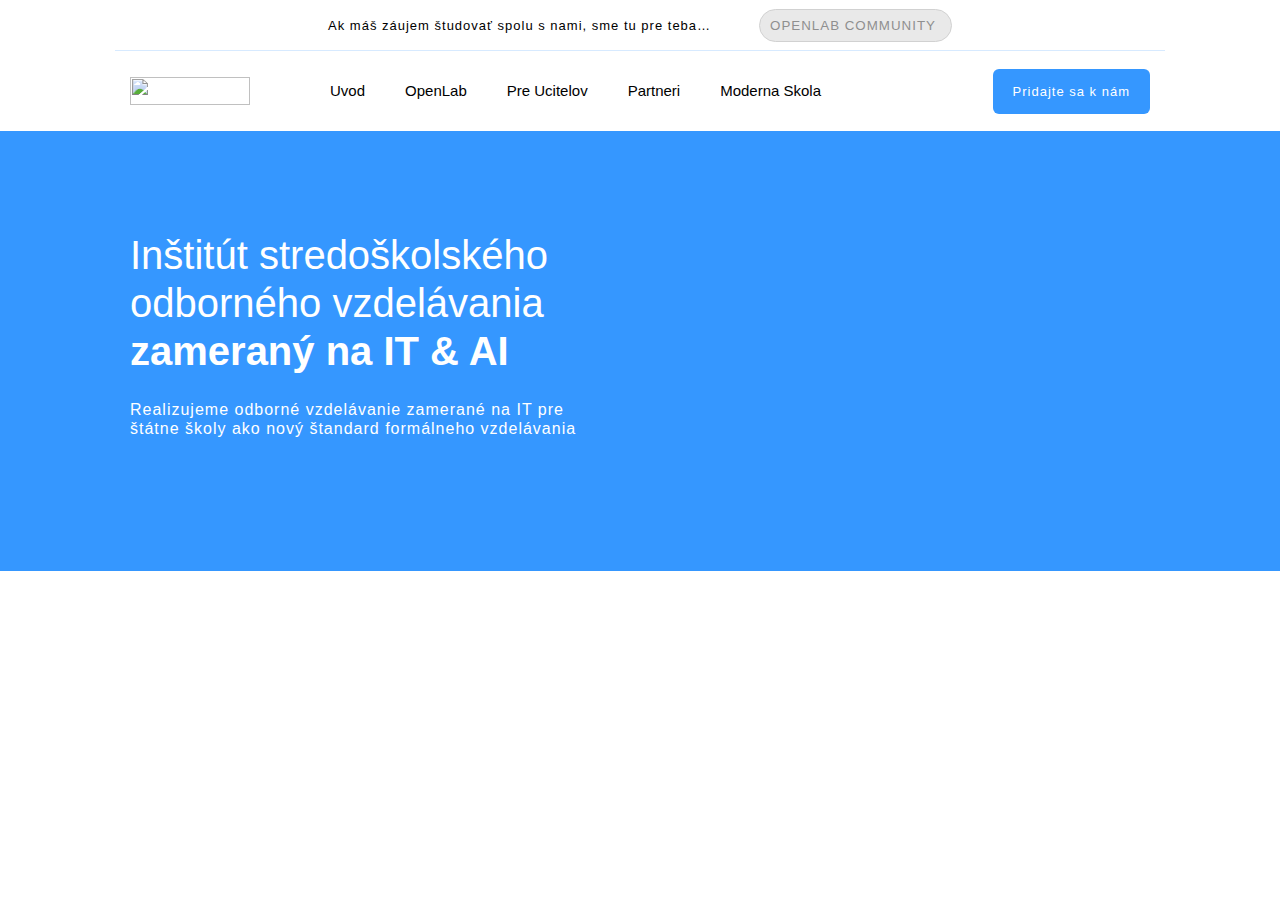
==== appkademia/index.html @ d6c076f8 "1.10.2022 - OpenLab WEB" ====
<!DOCTYPE html>
<html lang="en">
<head>
    <meta charset="UTF-8">
    <meta http-equiv="X-UA-Compatible" content="IE=edge">
    <meta name="viewport" content="width=device-width, initial-scale=1.0">
    <title>Openlab.sk - Institut stredoskolskeho odborneho vzdelavania zamerany na IT & AI.</title>
</head>
<body>
    <header>
        <div id="header-container1">
            <h3 id="header-container1-txt">Ak máš záujem študovať spolu s nami, sme tu pre teba…</h3>
            <button id="header-container1-btn">OPENLAB COMMUNITY <img id="header-container-img1" src="https://openlab.sk/wp-content/themes/wp-bootstrap-starter/assets/images/discord.svg" alt=""> </button>
        </div>
        <nav id="header-container2">
            <img id="header-containter-img1" src="https://openlab.sk/wp-content/themes/wp-bootstrap-starter/assets/images/openlab-logo.svg" alt="">
            <ol id="header-nav-list">
                <li class="nav-list"><a href="#">Uvod</a></li>
                <li class="nav-list"><a href="#">OpenLab</a></li>
                <li class="nav-list"><a href="#">Pre Ucitelov</a></li>
                <li class="nav-list"><a href="#">Partneri</a></li>
                <li class="nav-list"><a href="#">Moderna Skola</a></li>
                
            </ol>
            <button id="nav-button">Pridajte sa k nám</button>
        </nav>
    </header>
    
    <main>
        <div id="main-first-container">
            <div id="main-text-container1">
                <h1>Inštitút stredoškolského<br> odborného vzdelávania<br>
                    <b>zameraný na IT & AI</b></h1>
                <h2>Realizujeme odborné vzdelávanie zamerané na IT pre<br>
                    štátne školy ako nový štandard formálneho vzdelávania</h2>
            </div>
            <img id="main-container-img1" src="https://openlab.sk/wp-content/themes/wp-bootstrap-starter/assets/images/main-home.png" alt="">
            
        </div>
        <img id="main-o-divider" src="https://openlab.sk/wp-content/themes/wp-bootstrap-starter/assets/images/o_letter.png" alt="">
    </main>
    
    <footer></footer>
</body>
    <style>
    
        html, body, div, span, applet, object, iframe,
        h1, h2, h3, h4, h5, h6, p, blockquote, pre,
        a, abbr, acronym, address, big, cite, code,
        del, dfn, em, img, ins, kbd, q, s, samp,
        small, strike, strong, sub, sup, tt, var,
        b, u, i, center,
        dl, dt, dd, ol, ul, li,
        fieldset, form, label, legend,
        table, caption, tbody, tfoot, thead, tr, th, td,
        article, aside, canvas, details, embed, 
        figure, figcaption, footer, header, hgroup, 
        menu, nav, output, ruby, section, summary,
        time, mark, audio, video {
            margin: 0;
            padding: 0;
            border: 0;
            font-size: 100%;
            font: inherit;
            vertical-align: baseline;
        }
        /* HTML5 display-role reset for older browsers */
        article, aside, details, figcaption, figure, 
        footer, header, hgroup, menu, nav, section {
            display: block;
        }
        body {
            line-height: 1;
            font-family: 'SF Pro Display', sans-serif;
            overflow-x: hidden !important;
        }
        ol, ul {
            list-style: none;
        }
        blockquote, q {
            quotes: none;
        }
        blockquote:before, blockquote:after,
        q:before, q:after {
            content: '';
            content: none;
        }
        table {
            border-collapse: collapse;
            border-spacing: 0;
        }

        #header-container1{
            display: flex;
            justify-content: center;
            align-items: center;
            text-align: center;
            height: 50px;
            width: auto;
            margin: 0 115px;
            padding: 0 12px;
            border-bottom: 1px solid #d7eaff;
        }

        #header-container1-txt{
            margin-right: 48px;
            vertical-align: middle;
            color: black;
            font-size: 13px;
            letter-spacing: 1px;
            font-weight: 400;
            font-family: 'SF Pro Display', sans-serif;
        }

        #header-container1-btn{
            display: flex;
            padding: 8px 10px;
            align-items: center;
            vertical-align: middle;
            border-radius: 50rem;
            border: 1px solid rgb(209, 209, 209);
            text-align: center;
            background-color: rgb(233, 233, 233);
            color: rgb(143, 143, 143);
            cursor: pointer;
            transition: ease 0.2s;
            font-family: 'SF Pro Display', sans-serif;
            letter-spacing: 1px;
        }

        #header-container1-btn:hover {
            color: black;
        }

        #header-container-img1{
            margin-left: 5px;
        }

        #header-container2{
            background-color: transparent;
            height: 64px;
            padding: 8px 0;
            display: flex;
            vertical-align: middle;
            align-items: center;
        }

        #header-containter-img1{
            width: 120px;
            height: 28px;
            margin-left: 130px;
            margin-right: 60px;
        }

        #header-nav-list{
            display: inline-flex !important;
            background-color: transparent;
            justify-content: center;
            vertical-align: middle;
        }

        .nav-list{
            margin: 0 20px;
        }

        .nav-list a{
            text-decoration: none !important;
            color: black !important;
            font-family: 'SF Pro Display', sans-serif;
            font-size: 15px;
        }

        .nav-list a:hover{
            color: #3597ff !important;
            transition: ease 0.2s;
        }

        #nav-button{
            padding: 15px 20px;
            font-size: 13px;
            background-color: #3597ff !important;
            border-color: #3597ff !important;
            border-radius: 6px;
            color: white !important;
            border: 0 solid transparent;
            margin-right: 130px;
            margin-left: auto;
            cursor: pointer;
            letter-spacing: 1px;
        }

        #main-first-container{
            background-color: #3597ff !important;
            width: 100%;
            height: 440px !important;
            display: flex;
        }

        #main-text-container1{
            background-color: transparent;
            padding: 100px 130px;
            width: fit-content;
        }

        h1{
            color: white;
            font-size: 2.5rem;
            font-weight: 300;
            line-height: 1.2;
        }

        h2{
            color: white;
            font-size: 16px;
            letter-spacing: 1px;
            margin-top: 25px;
            margin-bottom: 1px;
            line-height: 1.2;
        }

        #main-container-img1{
            width: 543px;
            float: right;
            vertical-align: top;
            z-index: 100;
        }

        b{
            font-weight: 900;
        }

        #main-o-divider{
            width: 482px;
            position: absolute;
            top: 330px;
            right: -241px;
            z-index: 99;
            -webkit-user-drag: none;
            user-select: none;
            pointer-events: none;
            overflow: hidden !important;
        }

        img{
            overflow-x: hidden !important;
        }

    </style>
</html>
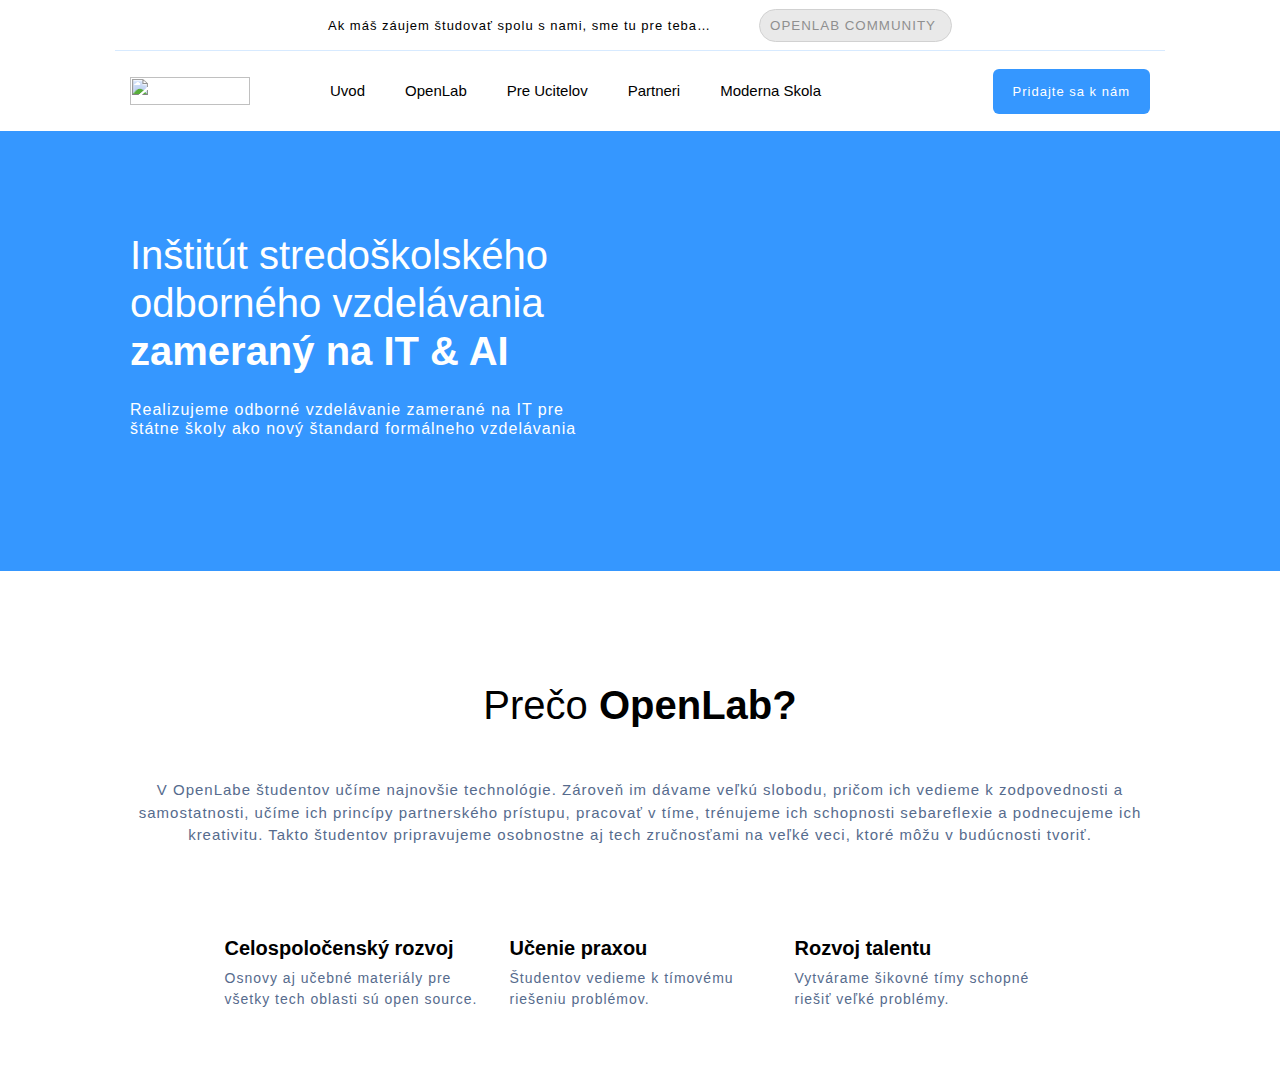
==== commit 8f168da6: "nove veci v mian" ====
--- a/appkademia/index.html
+++ b/appkademia/index.html
@@ -38,6 +38,27 @@
             
         </div>
         <img id="main-o-divider" src="https://openlab.sk/wp-content/themes/wp-bootstrap-starter/assets/images/o_letter.png" alt="">
+
+        <h1 id="main-h1-1">Prečo <b>OpenLab?</b></h1>
+        <p id="main-p">V OpenLabe študentov učíme najnovšie technológie. Zároveň im dávame veľkú slobodu, pričom ich vedieme k zodpovednosti a samostatnosti, učíme ich princípy partnerského prístupu, pracovať v tíme, trénujeme ich schopnosti sebareflexie a podnecujeme ich kreativitu. Takto študentov pripravujeme osobnostne aj tech zručnosťami na veľké veci, ktoré môžu v budúcnosti tvoriť.</p>
+        
+        <div id="main-container-2">
+            <div id="main-box1" class="main-box">
+                <img src="https://openlab.sk/wp-content/themes/wp-bootstrap-starter/assets/images/select.svg" alt="">
+                <h3 class="main-h3">Celospoločenský rozvoj</h3>
+                <p class="main-p-box">Osnovy aj učebné materiály pre všetky tech oblasti sú open source.</p>
+            </div>
+            <div id="main-box1" class="main-box">
+                <img src="https://openlab.sk/wp-content/themes/wp-bootstrap-starter/assets/images/support.svg" alt="">
+                <h3 class="main-h3">Učenie praxou</h3>
+                <p class="main-p-box">Študentov vedieme k tímovému riešeniu problémov.</p>
+            </div>
+            <div id="main-box1" class="main-box">
+                <img src="https://openlab.sk/wp-content/themes/wp-bootstrap-starter/assets/images/intership.svg" alt="">
+                <h3 class="main-h3">Rozvoj talentu</h3>
+                <p class="main-p-box">Vytvárame šikovné tímy schopné riešiť veľké problémy.</p>
+            </div>
+        </div>
     </main>
     
     <footer></footer>
@@ -223,6 +244,7 @@
             float: right;
             vertical-align: top;
             z-index: 100;
+            margin: 0;
         }
 
         b{
@@ -245,5 +267,70 @@
             overflow-x: hidden !important;
         }
 
+        #main-h1-1{
+            color: black !important;
+            text-align: center;
+            margin-top: 110px;
+        }
+
+        .main-p{
+            text-align: center;
+            margin-left: auto;
+            margin-right: auto;
+            width: 1020px;
+            margin-top: 50px;
+            font-size: 15px;
+            line-height: 1.5;
+            letter-spacing: 1px;
+            color: #566b8d;
+        }
+
+        .main-h3{
+            font-size: 1.25rem;
+            color: black;
+            font-weight: 700;
+        }
+
+        .main-p-box{
+            font-size: 15px;
+            line-height: 1.5;
+            letter-spacing: 1px;
+            color: #566b8d;
+            width: 261px;
+            font-size: 0.875rem;
+            margin-top: 10px;
+        }
+
+        .main-box{
+            width: 261px;
+            height: 151px;
+            background-color: transparent;
+            border-radius: 5px;
+            padding: 12px;
+            padding-top: 68px;
+        }
+
+        #main-p{
+            text-align: center;
+            margin-left: auto;
+            margin-right: auto;
+            width: 1020px;
+            margin-top: 50px;
+            font-size: 15px;
+            line-height: 1.5;
+            letter-spacing: 1px;
+            color: #566b8d;
+        }
+
+        #main-container-2 div img {
+            margin-bottom: 20px;
+        }
+
+        #main-container-2{
+            display: flex;
+            align-items: center;
+            justify-content: center;
+        }
+
     </style>
 </html>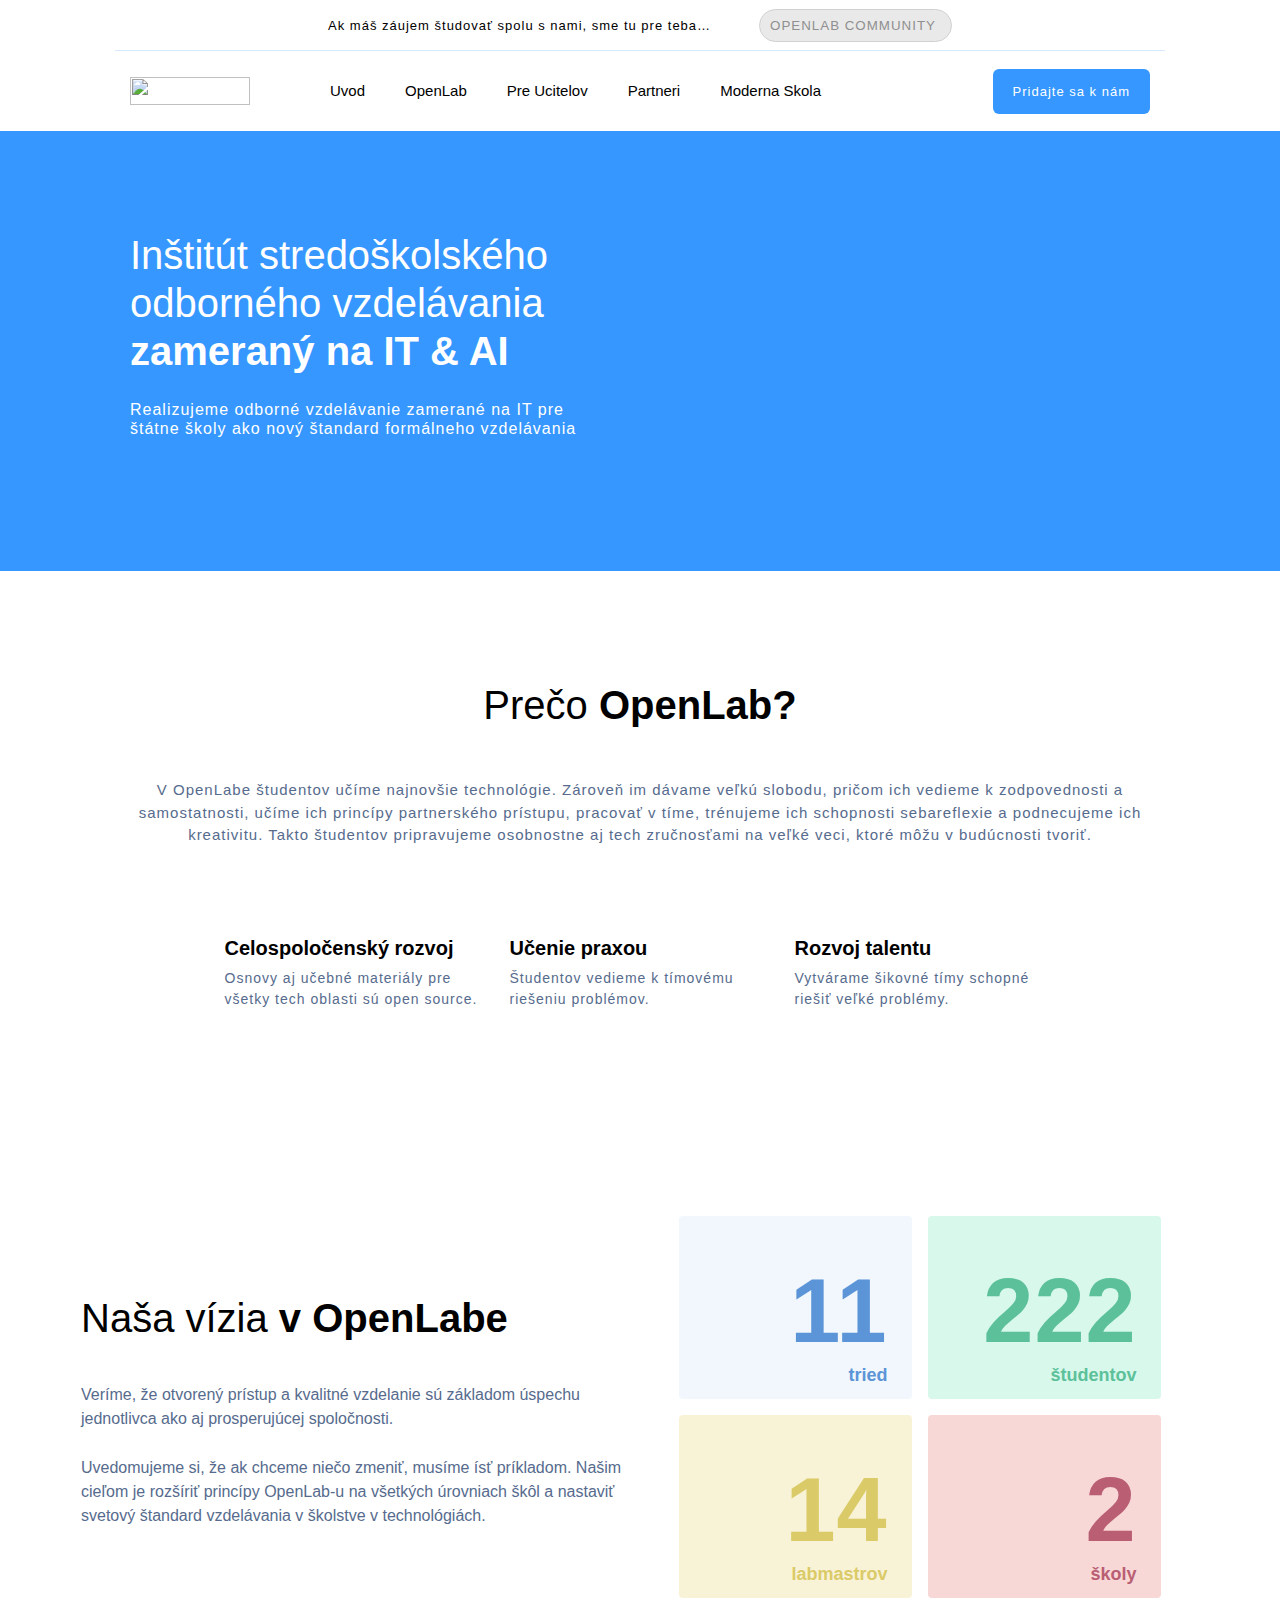
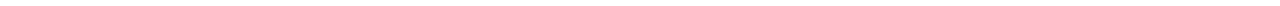
==== commit 0055f1f4: "Pokracovanie v main" ====
--- a/appkademia/index.html
+++ b/appkademia/index.html
@@ -59,6 +59,31 @@
                 <p class="main-p-box">Vytvárame šikovné tímy schopné riešiť veľké problémy.</p>
             </div>
         </div>
+        <div id="main-conainer-3">
+            <div id="main-container-box3">
+                <h3 id="main-h3-3">Naša vízia <b>v OpenLabe</b></h3>
+                <p class="main-p-3" style="margin-top: 45px;">Veríme, že otvorený prístup a kvalitné vzdelanie sú základom úspechu jednotlivca ako aj prosperujúcej spoločnosti.</p>
+                <p class="main-p-3" style="margin-top: 25px;">Uvedomujeme si, že ak chceme niečo zmeniť, musíme ísť príkladom. Našim cieľom je rozšíriť princípy OpenLab-u na všetkých úrovniach škôl a nastaviť svetový štandard vzdelávania v školstve v technológiách.</p>
+            </div>
+            <div id="main-container-box4">
+                <div id="main-container-box4-grid1" class="box-grid1" style="background: rgba(221, 236, 251, 0.4);">
+                    <h2 class="main-box-grid-h2" style="color: rgb(91, 148, 215);">11</h2>
+                    <h4 class="main-box-grid-h4" style="color: rgb(91, 148, 215);">tried</h4>
+                </div>
+                <div id="main-container-box4-grid2" class="box-grid1" style="background: rgba(156, 238, 204, 0.4);">
+                    <h2 class="main-box-grid-h2" style="color: rgb(92, 193, 154);">222</h2>
+                    <h4 class="main-box-grid-h4" style="color: rgb(92, 193, 154);">študentov</h4>
+                </div>
+                <div id="main-container-box4-grid3" class="box-grid1" style="background: rgba(238, 226, 156, 0.4);">
+                    <h2 class="main-box-grid-h2" style="color: rgb(219, 202, 104);">14</h2>
+                    <h4 class="main-box-grid-h4" style="color: rgb(219, 202, 104);">labmastrov</h4>
+                </div>
+                <div id="main-container-box4-grid4" class="box-grid1" style="background: rgba(238, 156, 156, 0.4);">
+                    <h2 class="main-box-grid-h2" style="color: rgb(185, 94, 115);">2</h2>
+                    <h4 class="main-box-grid-h4" style="color: rgb(185, 94, 115);">školy</h4>
+                </div>
+            </div>
+        </div>
     </main>
     
     <footer></footer>
@@ -322,6 +347,14 @@
             color: #566b8d;
         }
 
+        .main-p-3{
+            color: rgb(86, 107, 141);
+            font-size: 16px !important;
+            font-weight: 500;
+            letter-spacing: 1;
+            line-height: 1.5;
+        }
+
         #main-container-2 div img {
             margin-bottom: 20px;
         }
@@ -331,6 +364,60 @@
             align-items: center;
             justify-content: center;
         }
+        #main-h3-3{
+            color: black;
+            font-size: 40px;
+            font-weight: 300;
+            margin-top: 90px;
+
+        }
+
+        #main-h3-3 b{
+            font-weight: 700;
+        }
+
+        #main-conainer-3{
+            display: flex;
+            justify-content: center;
+            margin-top: 130px;
+        }
+
+        b{
+            font-weight: 700;
+        }
+
+        #main-container-box3{
+            width: 559px;
+        }
+
+        #main-container-box4{
+            width: 559px;
+            display: grid;
+            justify-content: center;
+            grid-template-columns: auto auto;
+        }
+
+        .box-grid1{
+            margin: 8px;
+            padding: 16px 24px;
+            width: 185px;
+            height: 151px;
+            border-radius: 4px;
+        }
+
+        .main-box-grid-h2{
+            font-size: 90px;
+            text-align: right;
+            font-weight: 700;
+            font-family: "SF Pro Display", sans-serif;
+        }
+
+        .main-box-grid-h4{
+            font-size: 18px;
+            font-weight: 700;
+            text-align: right;
+        }
+
 
     </style>
 </html>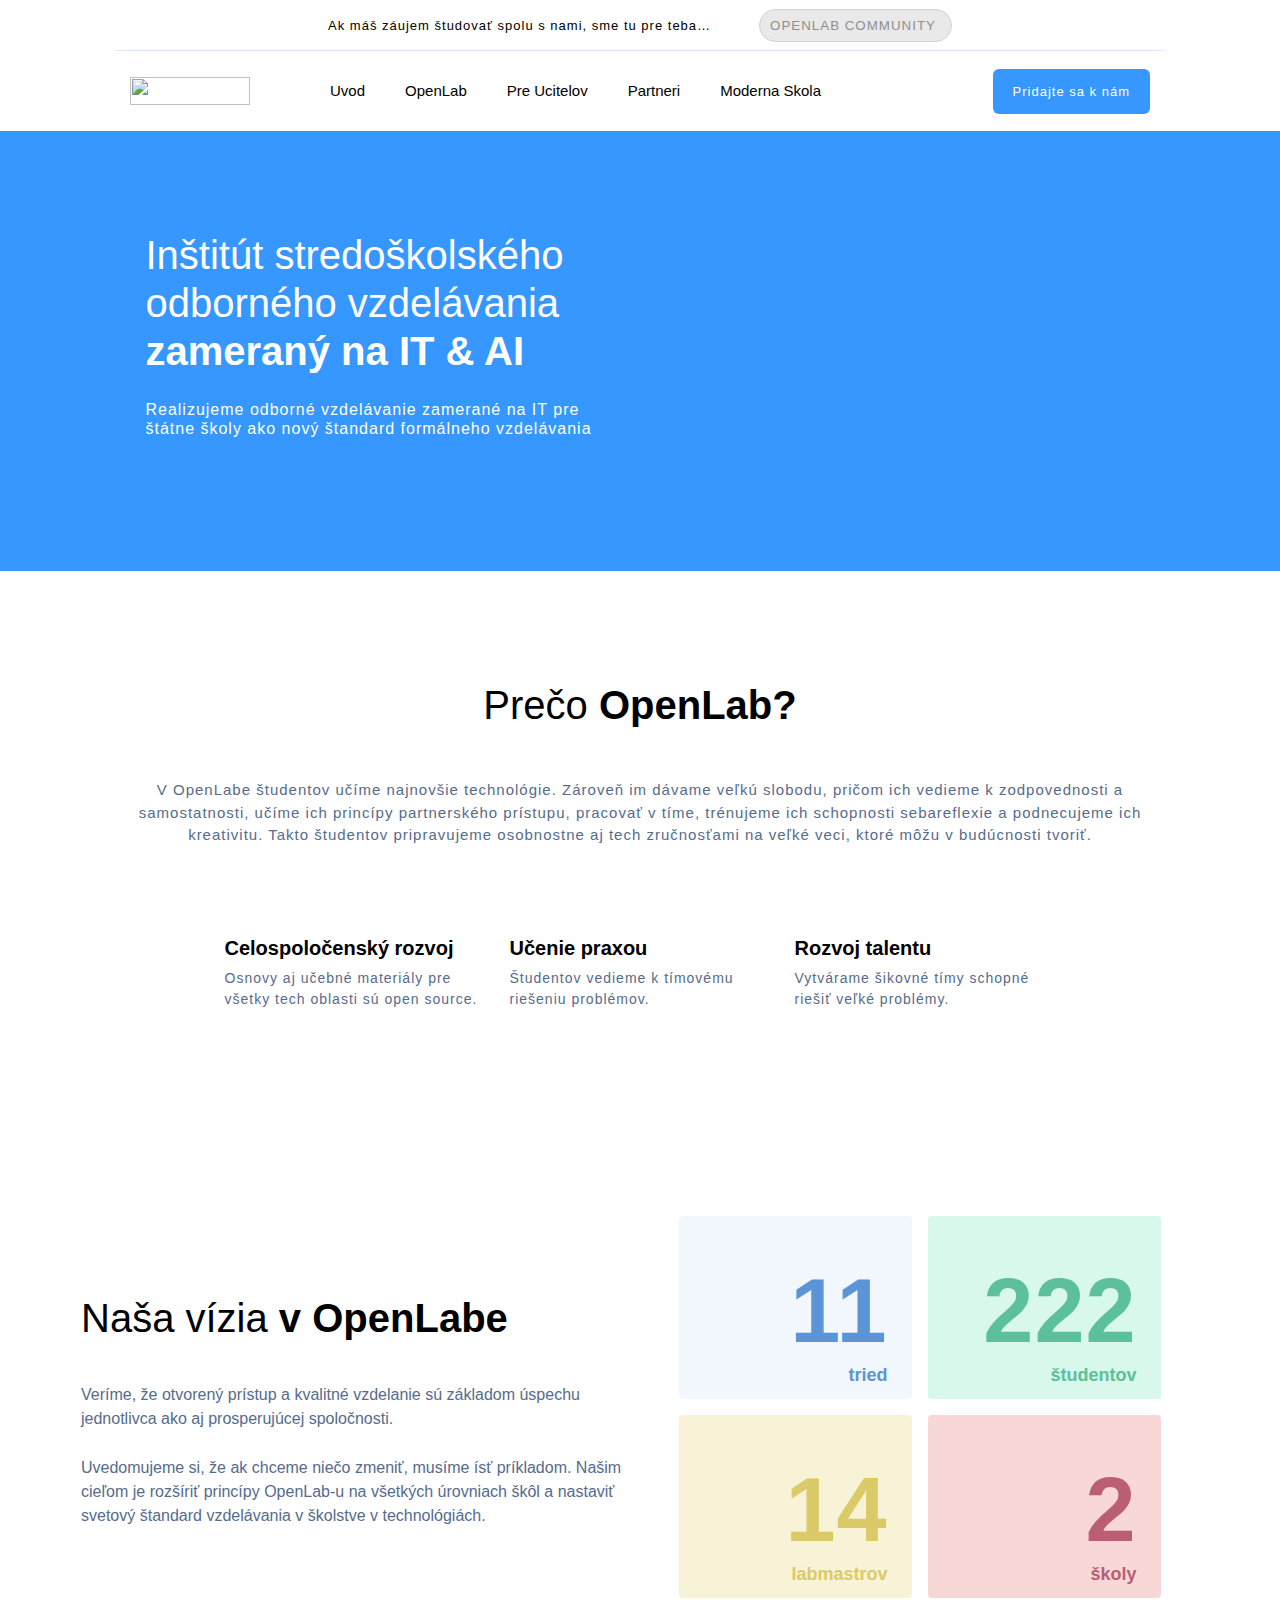
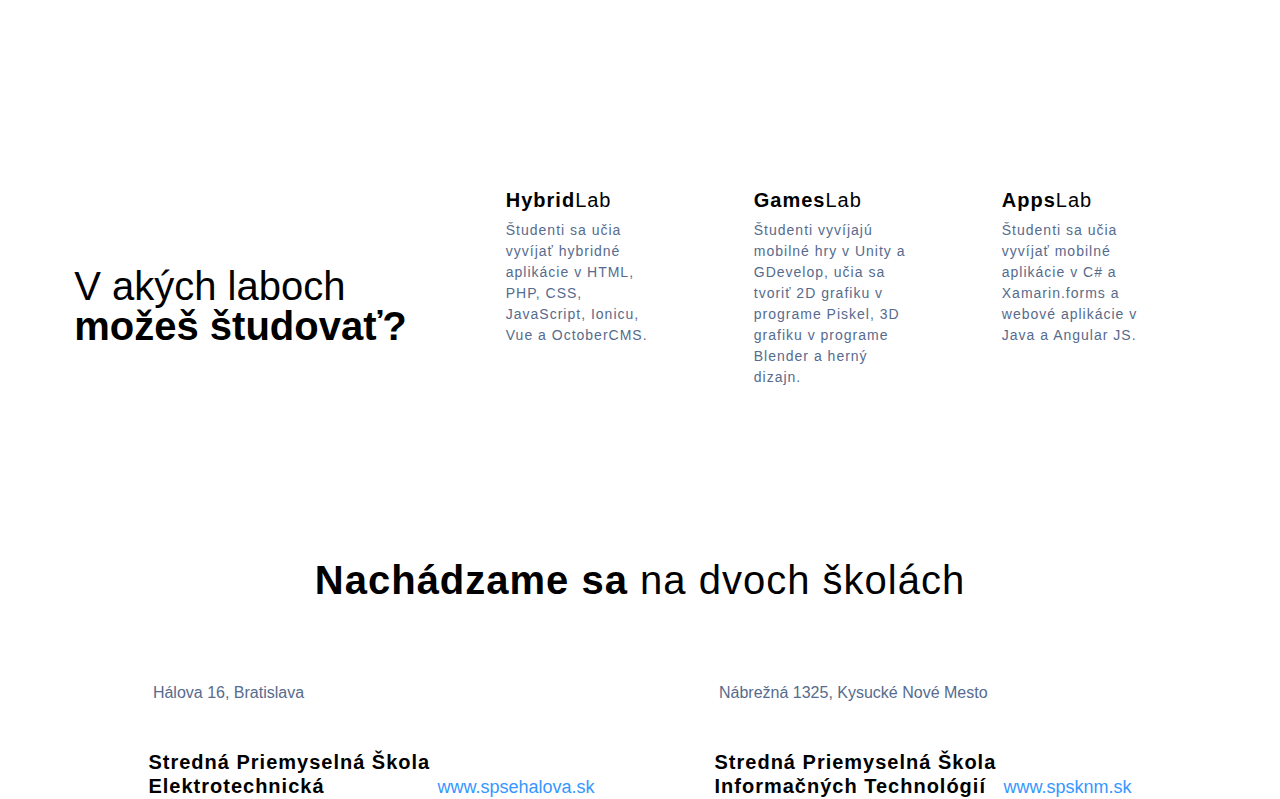
==== commit dc15357e: "Add files via upload" ====
--- a/appkademia/index.html
+++ b/appkademia/index.html
@@ -5,6 +5,7 @@
     <meta http-equiv="X-UA-Compatible" content="IE=edge">
     <meta name="viewport" content="width=device-width, initial-scale=1.0">
     <title>Openlab.sk - Institut stredoskolskeho odborneho vzdelavania zamerany na IT & AI.</title>
+    <link rel="stylesheet" type="text/css" href="styles.css" />
 </head>
 <body>
     <header>
@@ -27,7 +28,7 @@
     </header>
     
     <main>
-        <div id="main-first-container">
+        <section id="main-first-container">
             <div id="main-text-container1">
                 <h1>Inštitút stredoškolského<br> odborného vzdelávania<br>
                     <b>zameraný na IT & AI</b></h1>
@@ -36,13 +37,13 @@
             </div>
             <img id="main-container-img1" src="https://openlab.sk/wp-content/themes/wp-bootstrap-starter/assets/images/main-home.png" alt="">
             
-        </div>
+        </section>
         <img id="main-o-divider" src="https://openlab.sk/wp-content/themes/wp-bootstrap-starter/assets/images/o_letter.png" alt="">
 
         <h1 id="main-h1-1">Prečo <b>OpenLab?</b></h1>
         <p id="main-p">V OpenLabe študentov učíme najnovšie technológie. Zároveň im dávame veľkú slobodu, pričom ich vedieme k zodpovednosti a samostatnosti, učíme ich princípy partnerského prístupu, pracovať v tíme, trénujeme ich schopnosti sebareflexie a podnecujeme ich kreativitu. Takto študentov pripravujeme osobnostne aj tech zručnosťami na veľké veci, ktoré môžu v budúcnosti tvoriť.</p>
         
-        <div id="main-container-2">
+        <section id="main-container-2">
             <div id="main-box1" class="main-box">
                 <img src="https://openlab.sk/wp-content/themes/wp-bootstrap-starter/assets/images/select.svg" alt="">
                 <h3 class="main-h3">Celospoločenský rozvoj</h3>
@@ -58,8 +59,8 @@
                 <h3 class="main-h3">Rozvoj talentu</h3>
                 <p class="main-p-box">Vytvárame šikovné tímy schopné riešiť veľké problémy.</p>
             </div>
-        </div>
-        <div id="main-conainer-3">
+        </section>
+        <section id="main-conainer-3">
             <div id="main-container-box3">
                 <h3 id="main-h3-3">Naša vízia <b>v OpenLabe</b></h3>
                 <p class="main-p-3" style="margin-top: 45px;">Veríme, že otvorený prístup a kvalitné vzdelanie sú základom úspechu jednotlivca ako aj prosperujúcej spoločnosti.</p>
@@ -83,341 +84,50 @@
                     <h4 class="main-box-grid-h4" style="color: rgb(185, 94, 115);">školy</h4>
                 </div>
             </div>
-        </div>
+        </section>
+        <section id="main-container-4">
+            <div id="main-container-4-h2">V akých laboch<br><b>možeš študovať?</b></div>
+            <section id="main-container-4-boxcontainer1">
+                <div class="main-boxcontainer-4">
+                    <h3 class="main-box-4-h3"><b>Hybrid</b>Lab</h3>
+                    <p class="main-box-4-p">Študenti sa učia vyvíjať hybridné aplikácie v HTML, PHP, CSS, JavaScript, Ionicu, Vue a OctoberCMS.</p>
+                    <img class="main-box-4-img" src="https://openlab.sk/wp-content/themes/wp-bootstrap-starter/assets/images/arrow-right.svg" alt="">
+                </div>
+                <div class="main-boxcontainer-4">
+                    <h3 class="main-box-4-h3"><b>Games</b>Lab</h3>
+                    <p class="main-box-4-p">Študenti vyvíjajú mobilné hry v Unity a GDevelop, učia sa tvoriť 2D grafiku v programe Piskel, 3D grafiku v programe Blender a herný dizajn.</p>
+                    <img class="main-box-4-img" src="https://openlab.sk/wp-content/themes/wp-bootstrap-starter/assets/images/arrow-right.svg" alt="" style="margin-top: 8px !important;">
+                </div>
+                <div class="main-boxcontainer-4">
+                    <h3 class="main-box-4-h3"><b>Apps</b>Lab</h3>
+                    <p class="main-box-4-p">Študenti sa učia vyvíjať mobilné aplikácie v C# a Xamarin.forms a webové aplikácie v Java a Angular JS.</p>
+                    <img class="main-box-4-img" src="https://openlab.sk/wp-content/themes/wp-bootstrap-starter/assets/images/arrow-right.svg" alt="">
+                </div>
+            </section>
+        </section>
+        <h2 id="mian-5-h2"><b>Nachádzame sa</b> na dvoch školách</h2>
+        <section id="main-container-5">
+            <section id="main-container-5-box1" class="main-container-5-box">
+                <img class="main-container-5-box-img" src="https://openlab.sk/wp-content/themes/wp-bootstrap-starter/assets/images/school1.png" alt="">
+                <h4 class="main-container-5-box-h4"> <img src="https://openlab.sk/wp-content/themes/wp-bootstrap-starter/assets/images/place.svg" alt=""> Hálova 16, Bratislava</h4>
+                <div class="main-container-5-box-divider-box">
+                    <h2 class="main-container-5-box-h2">Stredná Priemyselná Škola Elektrotechnická</h2>
+                    <a class="mian-container-5-box-link" href="https://www.spsehalova.sk">www.spsehalova.sk</a>
+                </div>
+            </section>
+            <section id="main-container-5-box2" class="main-container-5-box">
+                <img class="main-container-5-box-img" src="https://openlab.sk/wp-content/themes/wp-bootstrap-starter/assets/images/school2.png" alt="">
+                <h4 class="main-container-5-box-h4"> <img src="https://openlab.sk/wp-content/themes/wp-bootstrap-starter/assets/images/place.svg" alt=""> Nábrežná 1325, Kysucké Nové Mesto</h4>
+                <div class="main-container-5-box-divider-box">
+                    <h2 class="main-container-5-box-h2">Stredná Priemyselná Škola Informačných Technológií</h2>
+                    <a class="mian-container-5-box-link" href="http://www.spsknm.sk">www.spsknm.sk</a>
+                </div>
+            </section>
+        </section>
+        <img id="main-p-divider" src="https://openlab.sk/wp-content/themes/wp-bootstrap-starter/assets/images/p_letter.png" alt="">
     </main>
     
     <footer></footer>
 </body>
-    <style>
-    
-        html, body, div, span, applet, object, iframe,
-        h1, h2, h3, h4, h5, h6, p, blockquote, pre,
-        a, abbr, acronym, address, big, cite, code,
-        del, dfn, em, img, ins, kbd, q, s, samp,
-        small, strike, strong, sub, sup, tt, var,
-        b, u, i, center,
-        dl, dt, dd, ol, ul, li,
-        fieldset, form, label, legend,
-        table, caption, tbody, tfoot, thead, tr, th, td,
-        article, aside, canvas, details, embed, 
-        figure, figcaption, footer, header, hgroup, 
-        menu, nav, output, ruby, section, summary,
-        time, mark, audio, video {
-            margin: 0;
-            padding: 0;
-            border: 0;
-            font-size: 100%;
-            font: inherit;
-            vertical-align: baseline;
-        }
-        /* HTML5 display-role reset for older browsers */
-        article, aside, details, figcaption, figure, 
-        footer, header, hgroup, menu, nav, section {
-            display: block;
-        }
-        body {
-            line-height: 1;
-            font-family: 'SF Pro Display', sans-serif;
-            overflow-x: hidden !important;
-        }
-        ol, ul {
-            list-style: none;
-        }
-        blockquote, q {
-            quotes: none;
-        }
-        blockquote:before, blockquote:after,
-        q:before, q:after {
-            content: '';
-            content: none;
-        }
-        table {
-            border-collapse: collapse;
-            border-spacing: 0;
-        }
 
-        #header-container1{
-            display: flex;
-            justify-content: center;
-            align-items: center;
-            text-align: center;
-            height: 50px;
-            width: auto;
-            margin: 0 115px;
-            padding: 0 12px;
-            border-bottom: 1px solid #d7eaff;
-        }
-
-        #header-container1-txt{
-            margin-right: 48px;
-            vertical-align: middle;
-            color: black;
-            font-size: 13px;
-            letter-spacing: 1px;
-            font-weight: 400;
-            font-family: 'SF Pro Display', sans-serif;
-        }
-
-        #header-container1-btn{
-            display: flex;
-            padding: 8px 10px;
-            align-items: center;
-            vertical-align: middle;
-            border-radius: 50rem;
-            border: 1px solid rgb(209, 209, 209);
-            text-align: center;
-            background-color: rgb(233, 233, 233);
-            color: rgb(143, 143, 143);
-            cursor: pointer;
-            transition: ease 0.2s;
-            font-family: 'SF Pro Display', sans-serif;
-            letter-spacing: 1px;
-        }
-
-        #header-container1-btn:hover {
-            color: black;
-        }
-
-        #header-container-img1{
-            margin-left: 5px;
-        }
-
-        #header-container2{
-            background-color: transparent;
-            height: 64px;
-            padding: 8px 0;
-            display: flex;
-            vertical-align: middle;
-            align-items: center;
-        }
-
-        #header-containter-img1{
-            width: 120px;
-            height: 28px;
-            margin-left: 130px;
-            margin-right: 60px;
-        }
-
-        #header-nav-list{
-            display: inline-flex !important;
-            background-color: transparent;
-            justify-content: center;
-            vertical-align: middle;
-        }
-
-        .nav-list{
-            margin: 0 20px;
-        }
-
-        .nav-list a{
-            text-decoration: none !important;
-            color: black !important;
-            font-family: 'SF Pro Display', sans-serif;
-            font-size: 15px;
-        }
-
-        .nav-list a:hover{
-            color: #3597ff !important;
-            transition: ease 0.2s;
-        }
-
-        #nav-button{
-            padding: 15px 20px;
-            font-size: 13px;
-            background-color: #3597ff !important;
-            border-color: #3597ff !important;
-            border-radius: 6px;
-            color: white !important;
-            border: 0 solid transparent;
-            margin-right: 130px;
-            margin-left: auto;
-            cursor: pointer;
-            letter-spacing: 1px;
-        }
-
-        #main-first-container{
-            background-color: #3597ff !important;
-            width: 100%;
-            height: 440px !important;
-            display: flex;
-        }
-
-        #main-text-container1{
-            background-color: transparent;
-            padding: 100px 130px;
-            width: fit-content;
-        }
-
-        h1{
-            color: white;
-            font-size: 2.5rem;
-            font-weight: 300;
-            line-height: 1.2;
-        }
-
-        h2{
-            color: white;
-            font-size: 16px;
-            letter-spacing: 1px;
-            margin-top: 25px;
-            margin-bottom: 1px;
-            line-height: 1.2;
-        }
-
-        #main-container-img1{
-            width: 543px;
-            float: right;
-            vertical-align: top;
-            z-index: 100;
-            margin: 0;
-        }
-
-        b{
-            font-weight: 900;
-        }
-
-        #main-o-divider{
-            width: 482px;
-            position: absolute;
-            top: 330px;
-            right: -241px;
-            z-index: 99;
-            -webkit-user-drag: none;
-            user-select: none;
-            pointer-events: none;
-            overflow: hidden !important;
-        }
-
-        img{
-            overflow-x: hidden !important;
-        }
-
-        #main-h1-1{
-            color: black !important;
-            text-align: center;
-            margin-top: 110px;
-        }
-
-        .main-p{
-            text-align: center;
-            margin-left: auto;
-            margin-right: auto;
-            width: 1020px;
-            margin-top: 50px;
-            font-size: 15px;
-            line-height: 1.5;
-            letter-spacing: 1px;
-            color: #566b8d;
-        }
-
-        .main-h3{
-            font-size: 1.25rem;
-            color: black;
-            font-weight: 700;
-        }
-
-        .main-p-box{
-            font-size: 15px;
-            line-height: 1.5;
-            letter-spacing: 1px;
-            color: #566b8d;
-            width: 261px;
-            font-size: 0.875rem;
-            margin-top: 10px;
-        }
-
-        .main-box{
-            width: 261px;
-            height: 151px;
-            background-color: transparent;
-            border-radius: 5px;
-            padding: 12px;
-            padding-top: 68px;
-        }
-
-        #main-p{
-            text-align: center;
-            margin-left: auto;
-            margin-right: auto;
-            width: 1020px;
-            margin-top: 50px;
-            font-size: 15px;
-            line-height: 1.5;
-            letter-spacing: 1px;
-            color: #566b8d;
-        }
-
-        .main-p-3{
-            color: rgb(86, 107, 141);
-            font-size: 16px !important;
-            font-weight: 500;
-            letter-spacing: 1;
-            line-height: 1.5;
-        }
-
-        #main-container-2 div img {
-            margin-bottom: 20px;
-        }
-
-        #main-container-2{
-            display: flex;
-            align-items: center;
-            justify-content: center;
-        }
-        #main-h3-3{
-            color: black;
-            font-size: 40px;
-            font-weight: 300;
-            margin-top: 90px;
-
-        }
-
-        #main-h3-3 b{
-            font-weight: 700;
-        }
-
-        #main-conainer-3{
-            display: flex;
-            justify-content: center;
-            margin-top: 130px;
-        }
-
-        b{
-            font-weight: 700;
-        }
-
-        #main-container-box3{
-            width: 559px;
-        }
-
-        #main-container-box4{
-            width: 559px;
-            display: grid;
-            justify-content: center;
-            grid-template-columns: auto auto;
-        }
-
-        .box-grid1{
-            margin: 8px;
-            padding: 16px 24px;
-            width: 185px;
-            height: 151px;
-            border-radius: 4px;
-        }
-
-        .main-box-grid-h2{
-            font-size: 90px;
-            text-align: right;
-            font-weight: 700;
-            font-family: "SF Pro Display", sans-serif;
-        }
-
-        .main-box-grid-h4{
-            font-size: 18px;
-            font-weight: 700;
-            text-align: right;
-        }
-
-
-    </style>
 </html>--- a/appkademia/styles.css
+++ b/appkademia/styles.css
@@ -0,0 +1,460 @@
+html, body, div, span, applet, object, iframe,
+h1, h2, h3, h4, h5, h6, p, blockquote, pre,
+a, abbr, acronym, address, big, cite, code,
+del, dfn, em, img, ins, kbd, q, s, samp,
+small, strike, strong, sub, sup, tt, var,
+b, u, i, center,
+dl, dt, dd, ol, ul, li,
+fieldset, form, label, legend,
+table, caption, tbody, tfoot, thead, tr, th, td,
+article, aside, canvas, details, embed, 
+figure, figcaption, footer, header, hgroup, 
+menu, nav, output, ruby, section, summary,
+time, mark, audio, video {
+    margin: 0;
+    padding: 0;
+    border: 0;
+    font-size: 100%;
+    font: inherit;
+    vertical-align: baseline;
+}
+/* HTML5 display-role reset for older browsers */
+article, aside, details, figcaption, figure, 
+footer, header, hgroup, menu, nav, section {
+    display: block;
+}
+body {
+    line-height: 1;
+    font-family: 'SF Pro Display', sans-serif;
+    overflow-x: hidden !important;
+}
+ol, ul {
+    list-style: none;
+}
+blockquote, q {
+    quotes: none;
+}
+blockquote:before, blockquote:after,
+q:before, q:after {
+    content: '';
+    content: none;
+}
+table {
+    border-collapse: collapse;
+    border-spacing: 0;
+}
+
+#header-container1{
+    display: flex;
+    justify-content: center;
+    align-items: center;
+    text-align: center;
+    height: 50px;
+    width: auto;
+    margin: 0 115px;
+    padding: 0 12px;
+    border-bottom: 1px solid #d7eaff;
+}
+
+#header-container1-txt{
+    margin-right: 48px;
+    vertical-align: middle;
+    color: black;
+    font-size: 13px;
+    letter-spacing: 1px;
+    font-weight: 400;
+    font-family: 'SF Pro Display', sans-serif;
+}
+
+#header-container1-btn{
+    display: flex;
+    padding: 8px 10px;
+    align-items: center;
+    vertical-align: middle;
+    border-radius: 50rem;
+    border: 1px solid rgb(209, 209, 209);
+    text-align: center;
+    background-color: rgb(233, 233, 233);
+    color: rgb(143, 143, 143);
+    cursor: pointer;
+    transition: ease 0.2s;
+    font-family: 'SF Pro Display', sans-serif;
+    letter-spacing: 1px;
+}
+
+#header-container1-btn:hover {
+    color: black;
+}
+
+#header-container-img1{
+    margin-left: 5px;
+}
+
+#header-container2{
+    background-color: transparent;
+    height: 64px;
+    padding: 8px 0;
+    display: flex;
+    vertical-align: middle;
+    align-items: center;
+}
+
+#header-containter-img1{
+    width: 120px;
+    height: 28px;
+    margin-left: 130px;
+    margin-right: 60px;
+}
+
+#header-nav-list{
+    display: inline-flex !important;
+    background-color: transparent;
+    justify-content: center;
+    vertical-align: middle;
+}
+
+.nav-list{
+    margin: 0 20px;
+}
+
+.nav-list a{
+    text-decoration: none !important;
+    color: black !important;
+    font-family: 'SF Pro Display', sans-serif;
+    font-size: 15px;
+}
+
+.nav-list a:hover{
+    color: #3597ff !important;
+    transition: ease 0.2s;
+}
+
+#nav-button{
+    padding: 15px 20px;
+    font-size: 13px;
+    background-color: #3597ff !important;
+    border-color: #3597ff !important;
+    border-radius: 6px;
+    color: white !important;
+    border: 0 solid transparent;
+    margin-right: 130px;
+    margin-left: auto;
+    cursor: pointer;
+    letter-spacing: 1px;
+}
+
+#main-first-container{
+    background-color: #3597ff !important;
+    width: 100%;
+    height: 440px !important;
+    display: flex;
+    justify-content: center;
+}
+
+#main-text-container1{
+    background-color: transparent;
+    padding: 100px 130px;
+    width: fit-content;
+}
+
+h1{
+    color: white;
+    font-size: 2.5rem;
+    font-weight: 300;
+    line-height: 1.2;
+}
+
+h2{
+    color: white;
+    font-size: 16px;
+    letter-spacing: 1px;
+    margin-top: 25px;
+    margin-bottom: 1px;
+    line-height: 1.2;
+}
+
+#main-container-img1{
+    width: 543px;
+    float: right;
+    vertical-align: top;
+    z-index: 100;
+    margin: 0;
+}
+
+b{
+    font-weight: 900;
+}
+
+#main-o-divider{
+    width: 482px;
+    position: absolute;
+    top: 330px;
+    right: -241px;
+    z-index: 99;
+    -webkit-user-drag: none;
+    user-select: none;
+    pointer-events: none;
+    overflow: hidden !important;
+}
+
+img{
+    overflow-x: hidden !important;
+}
+
+#main-h1-1{
+    color: black !important;
+    text-align: center;
+    margin-top: 110px;
+}
+
+.main-p{
+    text-align: center;
+    margin-left: auto;
+    margin-right: auto;
+    width: 1020px;
+    margin-top: 50px;
+    font-size: 15px;
+    line-height: 1.5;
+    letter-spacing: 1px;
+    color: #566b8d;
+}
+
+.main-h3{
+    font-size: 1.25rem;
+    color: black;
+    font-weight: 700;
+}
+
+.main-p-box{
+    font-size: 15px;
+    line-height: 1.5;
+    letter-spacing: 1px;
+    color: #566b8d;
+    width: 261px;
+    font-size: 0.875rem;
+    margin-top: 10px;
+}
+
+.main-box{
+    width: 261px;
+    height: 151px;
+    background-color: transparent;
+    border-radius: 5px;
+    padding: 12px;
+    padding-top: 68px;
+}
+
+#main-p{
+    text-align: center;
+    margin-left: auto;
+    margin-right: auto;
+    width: 1020px;
+    margin-top: 50px;
+    font-size: 15px;
+    line-height: 1.5;
+    letter-spacing: 1px;
+    color: #566b8d;
+}
+
+.main-p-3{
+    color: rgb(86, 107, 141);
+    font-size: 16px !important;
+    font-weight: 500;
+    letter-spacing: 1;
+    line-height: 1.5;
+}
+
+#main-container-2 div img {
+    margin-bottom: 20px;
+}
+
+#main-container-2{
+    display: flex;
+    align-items: center;
+    justify-content: center;
+}
+#main-h3-3{
+    color: black;
+    font-size: 40px;
+    font-weight: 300;
+    margin-top: 90px;
+
+}
+
+#main-h3-3 b{
+    font-weight: 700;
+}
+
+#main-conainer-3{
+    display: flex;
+    justify-content: center;
+    margin-top: 130px;
+}
+
+b{
+    font-weight: 700;
+}
+
+#main-container-box3{
+    width: 559px;
+}
+
+#main-container-box4{
+    width: 559px;
+    display: grid;
+    justify-content: center;
+    grid-template-columns: auto auto;
+}
+
+.box-grid1{
+    margin: 8px;
+    padding: 16px 24px;
+    width: 185px;
+    height: 151px;
+    border-radius: 4px;
+}
+
+.main-box-grid-h2{
+    font-size: 90px;
+    text-align: right;
+    font-weight: 700;
+    font-family: "SF Pro Display", sans-serif;
+}
+
+.main-box-grid-h4{
+    font-size: 18px;
+    font-weight: 700;
+    text-align: right;
+}
+
+#main-container-4{
+    display: flex;
+    justify-content: center;
+    margin-top: 150px;
+    font-family: "SF Pro Display", sans-serif;
+}
+
+#main-container-4-h2{
+    font-size: 2.5rem;
+    font-family: "SF Pro Display", sans-serif;
+    vertical-align: middle;
+    padding-top: 110px;
+}
+
+#main-container-4-boxcontainer1{
+    display: grid;
+    grid-template-columns: auto auto auto;
+    margin-left: 55px;
+
+}
+
+.main-box-4-h3{
+    color: black;
+    font-size: 20px;
+    margin-bottom: 5px;
+}
+
+.main-boxcontainer-4{
+    padding: 25px 40px;
+    padding-bottom: 0px !important;
+    max-height: 282px;
+    height: auto;
+    max-width: 240px;
+    width: auto;
+    border-radius: 5px;
+    margin: 4px;
+    text-align: left;
+    color: #566b8d;
+    font-size: 14px !important;
+    letter-spacing: 1px;
+    line-height: 1.5;
+    cursor: pointer;
+    transition: 0.2s;
+    user-select: none;
+}
+
+.main-boxcontainer-4:hover{
+    transition: 0.2s;
+    box-shadow: 0px 2px 15px rgba(0, 0, 0, 0.1);
+}
+
+.main-box-4-p{
+    max-width: 160px;
+}
+
+.main-box-4-img{
+    margin-top: 50px;
+    margin-bottom: 30px;
+}
+
+#mian-5-h2{
+    color: black;
+    font-size: 40px;
+    text-align: center;
+    margin-top: 120px;
+    font-weight: 300;
+    margin-bottom: 60px;
+}
+
+#main-container-5{
+    display: grid;
+    grid-template-columns: auto auto;
+    justify-content: center;
+}
+
+#main-container-5-box1{
+    margin-right: 120px;
+}
+
+.main-container-5-box-img{
+    width: 451px;
+}
+
+.main-container-5-box-h4{
+    margin-bottom: 24px;
+    color: #566b8d !important;
+}
+
+.main-container-5-box-h4 img{
+    margin-bottom: -6px;
+    margin-top: 24px;
+}
+
+.main-container-5-box-divider-box{
+    display: inline-flex;
+    justify-content: center;
+    width: 100%;
+}
+
+.main-container-5-box-h2{
+    color: black;
+    font-weight: 700;
+    letter-spacing: 1px;
+    font-size: 20px;
+    width: 289px;
+    text-align: left;
+
+}
+
+.mian-container-5-box-link{
+    margin-top: 53px;
+    text-align: right;
+    float: right;
+    margin-left: auto;
+    text-decoration: none;
+    font-size: 18px;
+    color: rgb(53, 151, 255);
+    font-weight: 500;
+}
+
+#main-p-divider{
+    width: 436px;
+    position: absolute;
+    top: 2400px;
+    right: -218px;
+    z-index: -1;
+    -webkit-user-drag: none;
+    user-select: none;
+    pointer-events: none;
+    overflow: hidden !important;
+}
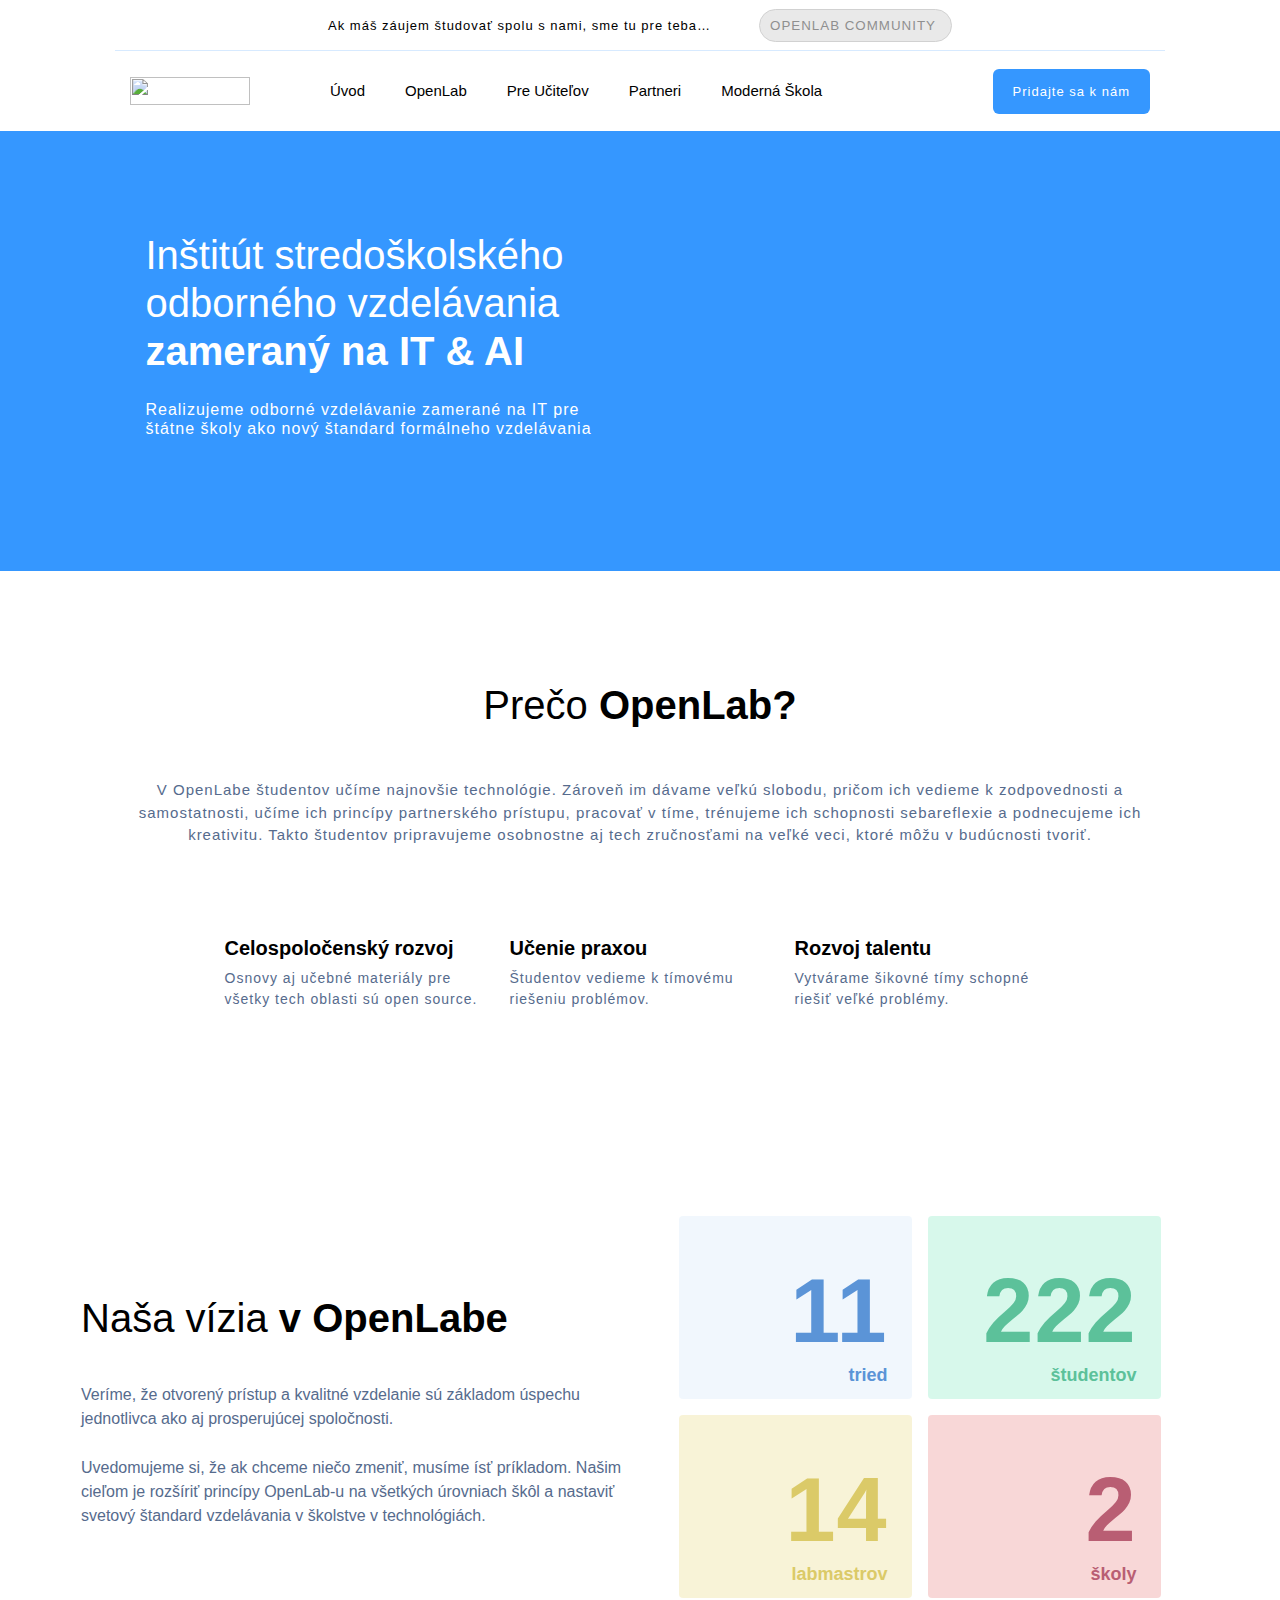
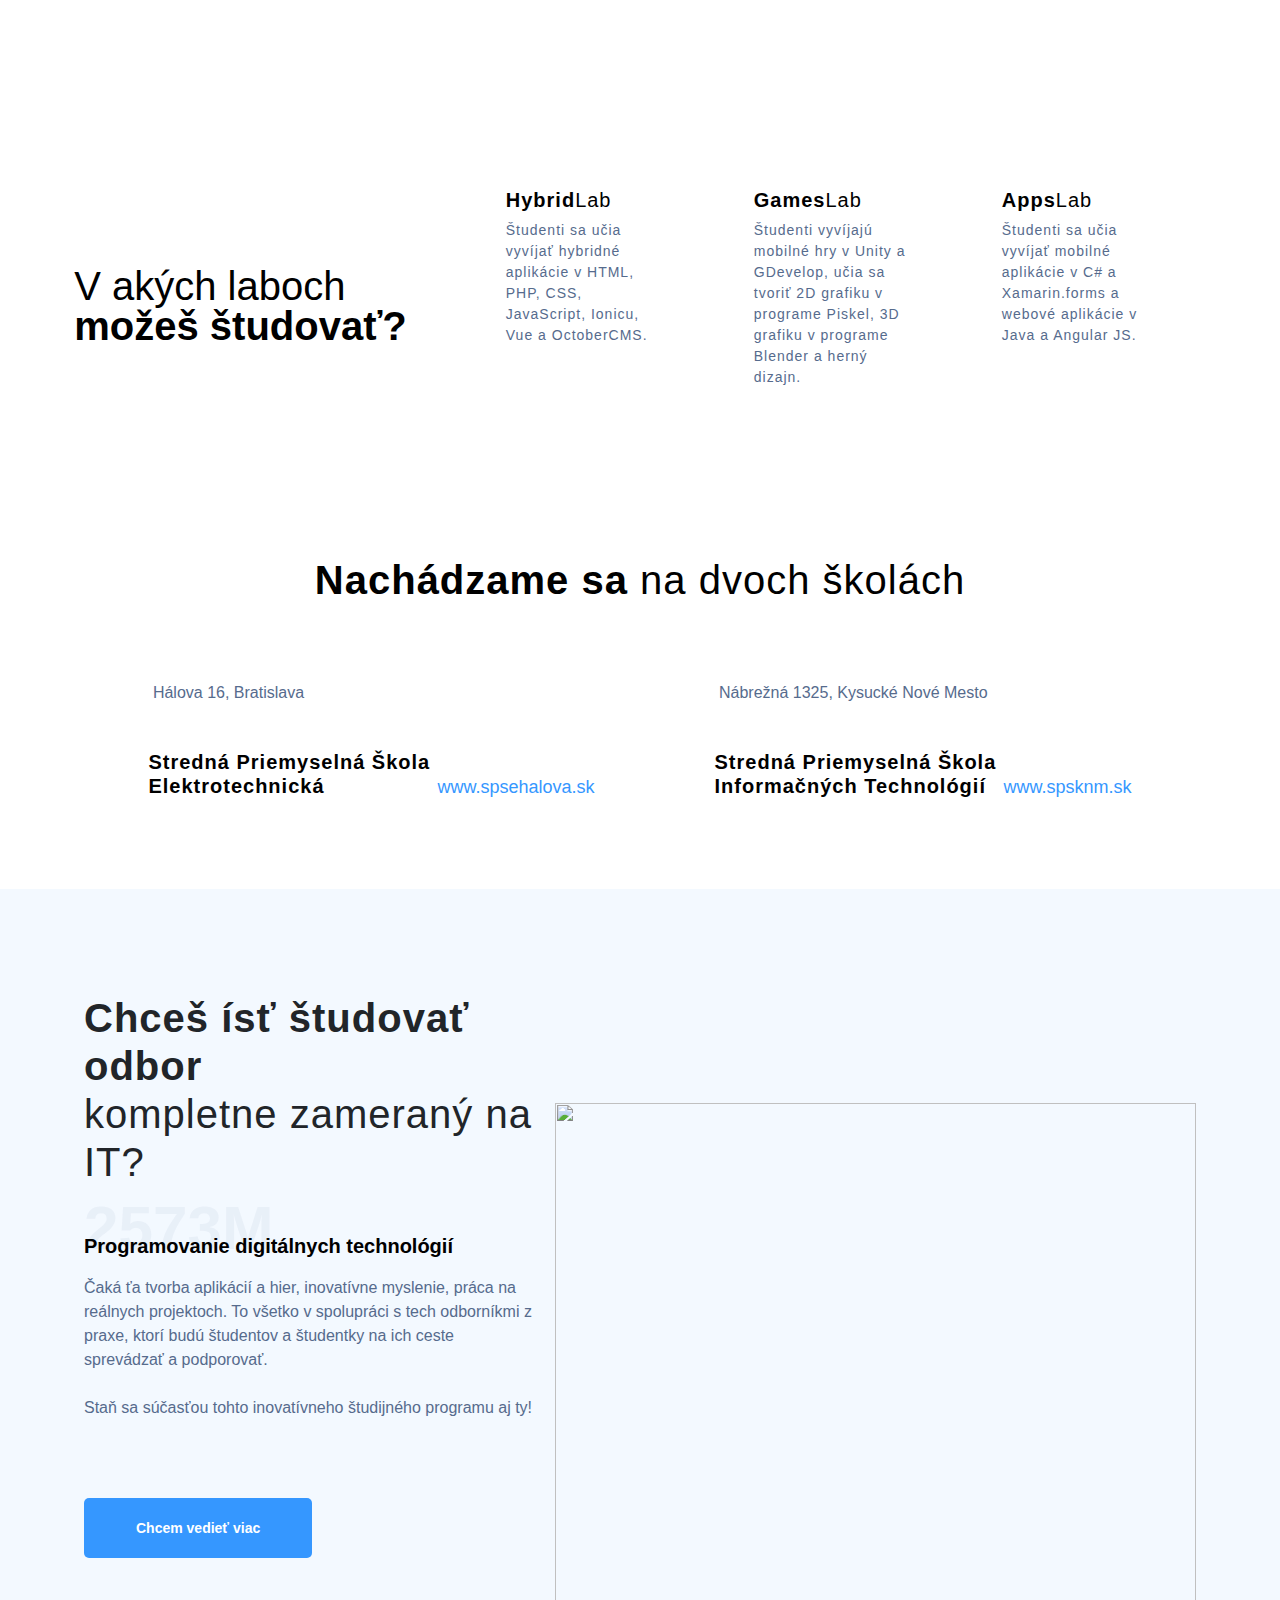
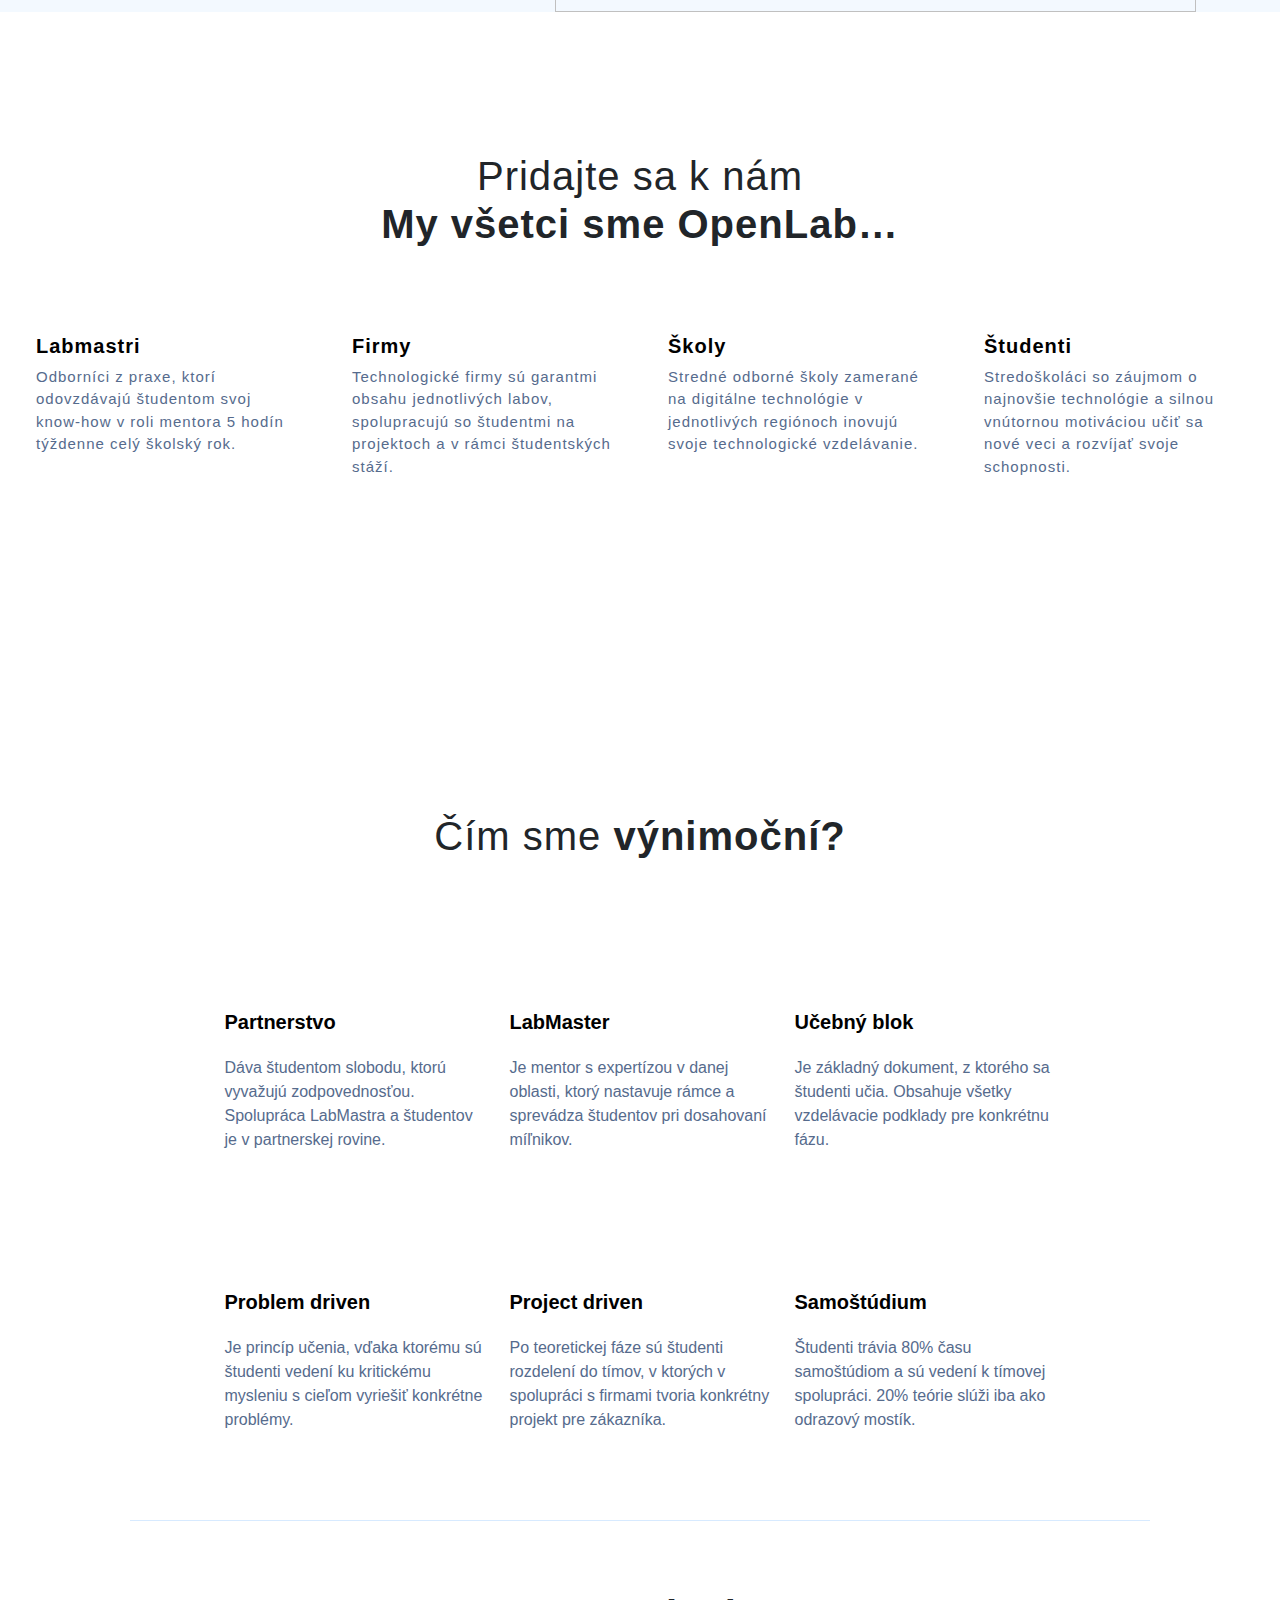
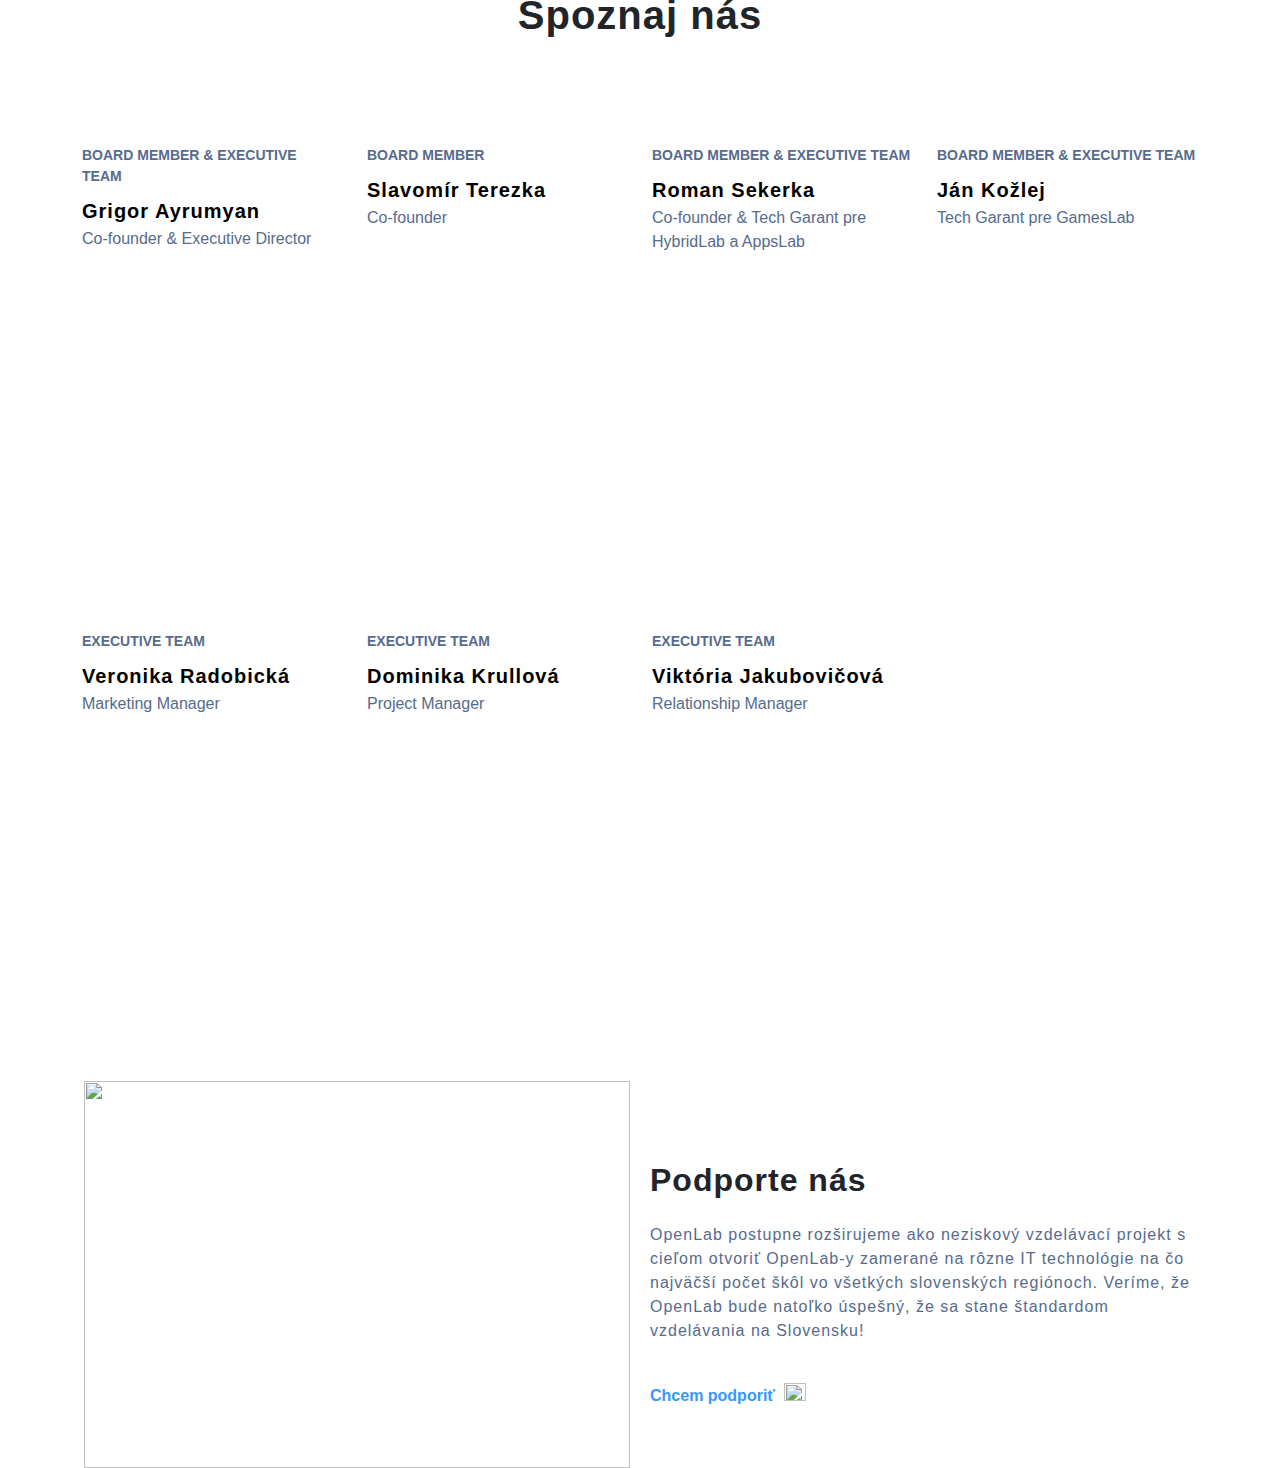
==== commit 2713c697: "Add files via upload" ====
--- a/appkademia/index.html
+++ b/appkademia/index.html
@@ -16,12 +16,11 @@
         <nav id="header-container2">
             <img id="header-containter-img1" src="https://openlab.sk/wp-content/themes/wp-bootstrap-starter/assets/images/openlab-logo.svg" alt="">
             <ol id="header-nav-list">
-                <li class="nav-list"><a href="#">Uvod</a></li>
+                <li class="nav-list"><a href="#">Úvod</a></li>
                 <li class="nav-list"><a href="#">OpenLab</a></li>
-                <li class="nav-list"><a href="#">Pre Ucitelov</a></li>
+                <li class="nav-list"><a href="#">Pre Učiteľov</a></li>
                 <li class="nav-list"><a href="#">Partneri</a></li>
-                <li class="nav-list"><a href="#">Moderna Skola</a></li>
-                
+                <li class="nav-list"><a href="#">Moderná Škola</a></li>
             </ol>
             <button id="nav-button">Pridajte sa k nám</button>
         </nav>
@@ -43,51 +42,51 @@
         <h1 id="main-h1-1">Prečo <b>OpenLab?</b></h1>
         <p id="main-p">V OpenLabe študentov učíme najnovšie technológie. Zároveň im dávame veľkú slobodu, pričom ich vedieme k zodpovednosti a samostatnosti, učíme ich princípy partnerského prístupu, pracovať v tíme, trénujeme ich schopnosti sebareflexie a podnecujeme ich kreativitu. Takto študentov pripravujeme osobnostne aj tech zručnosťami na veľké veci, ktoré môžu v budúcnosti tvoriť.</p>
         
-        <section id="main-container-2">
+        <section id="main-container-about-info">
             <div id="main-box1" class="main-box">
                 <img src="https://openlab.sk/wp-content/themes/wp-bootstrap-starter/assets/images/select.svg" alt="">
                 <h3 class="main-h3">Celospoločenský rozvoj</h3>
                 <p class="main-p-box">Osnovy aj učebné materiály pre všetky tech oblasti sú open source.</p>
             </div>
-            <div id="main-box1" class="main-box">
+            <div id="main-box2" class="main-box">
                 <img src="https://openlab.sk/wp-content/themes/wp-bootstrap-starter/assets/images/support.svg" alt="">
                 <h3 class="main-h3">Učenie praxou</h3>
                 <p class="main-p-box">Študentov vedieme k tímovému riešeniu problémov.</p>
             </div>
-            <div id="main-box1" class="main-box">
+            <div id="main-box3" class="main-box">
                 <img src="https://openlab.sk/wp-content/themes/wp-bootstrap-starter/assets/images/intership.svg" alt="">
                 <h3 class="main-h3">Rozvoj talentu</h3>
                 <p class="main-p-box">Vytvárame šikovné tímy schopné riešiť veľké problémy.</p>
             </div>
         </section>
-        <section id="main-conainer-3">
+        <section id="main-container-owerview-info">
             <div id="main-container-box3">
                 <h3 id="main-h3-3">Naša vízia <b>v OpenLabe</b></h3>
-                <p class="main-p-3" style="margin-top: 45px;">Veríme, že otvorený prístup a kvalitné vzdelanie sú základom úspechu jednotlivca ako aj prosperujúcej spoločnosti.</p>
-                <p class="main-p-3" style="margin-top: 25px;">Uvedomujeme si, že ak chceme niečo zmeniť, musíme ísť príkladom. Našim cieľom je rozšíriť princípy OpenLab-u na všetkých úrovniach škôl a nastaviť svetový štandard vzdelávania v školstve v technológiách.</p>
+                <p class="main-p-3" id="main-p-3-1">Veríme, že otvorený prístup a kvalitné vzdelanie sú základom úspechu jednotlivca ako aj prosperujúcej spoločnosti.</p>
+                <p class="main-p-3" id="main-p-3-2">Uvedomujeme si, že ak chceme niečo zmeniť, musíme ísť príkladom. Našim cieľom je rozšíriť princípy OpenLab-u na všetkých úrovniach škôl a nastaviť svetový štandard vzdelávania v školstve v technológiách.</p>
             </div>
             <div id="main-container-box4">
-                <div id="main-container-box4-grid1" class="box-grid1" style="background: rgba(221, 236, 251, 0.4);">
-                    <h2 class="main-box-grid-h2" style="color: rgb(91, 148, 215);">11</h2>
-                    <h4 class="main-box-grid-h4" style="color: rgb(91, 148, 215);">tried</h4>
-                </div>
-                <div id="main-container-box4-grid2" class="box-grid1" style="background: rgba(156, 238, 204, 0.4);">
-                    <h2 class="main-box-grid-h2" style="color: rgb(92, 193, 154);">222</h2>
-                    <h4 class="main-box-grid-h4" style="color: rgb(92, 193, 154);">študentov</h4>
-                </div>
-                <div id="main-container-box4-grid3" class="box-grid1" style="background: rgba(238, 226, 156, 0.4);">
-                    <h2 class="main-box-grid-h2" style="color: rgb(219, 202, 104);">14</h2>
-                    <h4 class="main-box-grid-h4" style="color: rgb(219, 202, 104);">labmastrov</h4>
-                </div>
-                <div id="main-container-box4-grid4" class="box-grid1" style="background: rgba(238, 156, 156, 0.4);">
-                    <h2 class="main-box-grid-h2" style="color: rgb(185, 94, 115);">2</h2>
-                    <h4 class="main-box-grid-h4" style="color: rgb(185, 94, 115);">školy</h4>
-                </div>
-            </div>
-        </section>
-        <section id="main-container-4">
-            <div id="main-container-4-h2">V akých laboch<br><b>možeš študovať?</b></div>
-            <section id="main-container-4-boxcontainer1">
+                <div id="main-container-box4-grid1" class="box-grid1">
+                    <h2 class="main-box-grid-h2" id="main-box4-grid1-h2">11</h2>
+                    <h4 class="main-box-grid-h4" id="main-box4-grid1-h4">tried</h4>
+                </div>
+                <div id="main-container-box4-grid2" class="box-grid1">
+                    <h2 class="main-box-grid-h2" id="main-box4-grid2-h2">222</h2>
+                    <h4 class="main-box-grid-h4" id="main-box4-grid2-h4">študentov</h4>
+                </div>
+                <div id="main-container-box4-grid3" class="box-grid1">
+                    <h2 class="main-box-grid-h2" id="main-box4-grid3-h2">14</h2>
+                    <h4 class="main-box-grid-h4" id="main-box4-grid3-h4">labmastrov</h4>
+                </div>
+                <div id="main-container-box4-grid4" class="box-grid1">
+                    <h2 class="main-box-grid-h2" id="main-box4-grid4-h2">2</h2>
+                    <h4 class="main-box-grid-h4" id="main-box4-grid4-h4">školy</h4>
+                </div>
+            </div>
+        </section>
+        <section id="main-container-labs-info">
+            <div id="main-container-labs-info-h2">V akých laboch<br><b>možeš študovať?</b></div>
+            <section id="main-container-labs-info-boxcontainer1">
                 <div class="main-boxcontainer-4">
                     <h3 class="main-box-4-h3"><b>Hybrid</b>Lab</h3>
                     <p class="main-box-4-p">Študenti sa učia vyvíjať hybridné aplikácie v HTML, PHP, CSS, JavaScript, Ionicu, Vue a OctoberCMS.</p>
@@ -106,25 +105,145 @@
             </section>
         </section>
         <h2 id="mian-5-h2"><b>Nachádzame sa</b> na dvoch školách</h2>
-        <section id="main-container-5">
-            <section id="main-container-5-box1" class="main-container-5-box">
-                <img class="main-container-5-box-img" src="https://openlab.sk/wp-content/themes/wp-bootstrap-starter/assets/images/school1.png" alt="">
-                <h4 class="main-container-5-box-h4"> <img src="https://openlab.sk/wp-content/themes/wp-bootstrap-starter/assets/images/place.svg" alt=""> Hálova 16, Bratislava</h4>
-                <div class="main-container-5-box-divider-box">
-                    <h2 class="main-container-5-box-h2">Stredná Priemyselná Škola Elektrotechnická</h2>
-                    <a class="mian-container-5-box-link" href="https://www.spsehalova.sk">www.spsehalova.sk</a>
-                </div>
-            </section>
-            <section id="main-container-5-box2" class="main-container-5-box">
-                <img class="main-container-5-box-img" src="https://openlab.sk/wp-content/themes/wp-bootstrap-starter/assets/images/school2.png" alt="">
-                <h4 class="main-container-5-box-h4"> <img src="https://openlab.sk/wp-content/themes/wp-bootstrap-starter/assets/images/place.svg" alt=""> Nábrežná 1325, Kysucké Nové Mesto</h4>
-                <div class="main-container-5-box-divider-box">
-                    <h2 class="main-container-5-box-h2">Stredná Priemyselná Škola Informačných Technológií</h2>
-                    <a class="mian-container-5-box-link" href="http://www.spsknm.sk">www.spsknm.sk</a>
-                </div>
-            </section>
+        <section id="main-container-location-schools">
+            <div id="main-container-location-schools-box1" class="main-container-location-schools-box">
+                <img class="main-container-location-schools-box-img" src="https://openlab.sk/wp-content/themes/wp-bootstrap-starter/assets/images/school1.png" alt="">
+                <h4 class="main-container-location-schools-box-h4"> <img src="https://openlab.sk/wp-content/themes/wp-bootstrap-starter/assets/images/place.svg" alt=""> Hálova 16, Bratislava</h4>
+                <div class="main-container-location-schools-box-divider-box">
+                    <h2 class="main-container-location-schools-box-h2">Stredná Priemyselná Škola Elektrotechnická</h2>
+                    <a class="main-container-location-schools-box-link" href="https://www.spsehalova.sk">www.spsehalova.sk</a>
+                </div>
+            </div>
+            <div id="main-container-location-schools-box2" class="main-container-location-schools-box">
+                <img class="main-container-location-schools-box-img" src="https://openlab.sk/wp-content/themes/wp-bootstrap-starter/assets/images/school2.png" alt="">
+                <h4 class="main-container-location-schools-box-h4"> <img src="https://openlab.sk/wp-content/themes/wp-bootstrap-starter/assets/images/place.svg" alt=""> Nábrežná 1325, Kysucké Nové Mesto</h4>
+                <div class="main-container-location-schools-box-divider-box">
+                    <h2 class="main-container-location-schools-box-h2">Stredná Priemyselná Škola Informačných Technológií</h2>
+                    <a class="main-container-location-schools-box-link" href="http://www.spsknm.sk">www.spsknm.sk</a>
+                </div>
+            </div>
         </section>
         <img id="main-p-divider" src="https://openlab.sk/wp-content/themes/wp-bootstrap-starter/assets/images/p_letter.png" alt="">
+        <section id="main-container-pdt-study">
+            <div id="main-container-pdt-study-containerbox">
+                <h2><b>Chceš ísť študovať odbor</b><br>kompletne zameraný na IT?</h2>
+                <span>2573M</span>
+                <h3>Programovanie digitálnych technológií</h3>
+                <p>Čaká ťa tvorba aplikácií a hier, inovatívne myslenie, práca na reálnych projektoch. To všetko v spolupráci s tech odborníkmi z praxe, ktorí budú študentov a študentky na ich ceste sprevádzať a podporovať.<br><br>Staň sa súčasťou tohto inovatívneho študijného programu aj ty!</p>
+                <a href="#">Chcem vedieť viac</a>
+            </div>
+            <img src="https://openlab.sk/wp-content/themes/wp-bootstrap-starter/assets/images/students.png" alt="">
+        </section>
+        <h2 id="openlab-join-h2">Pridajte sa k nám <br><b>My všetci sme OpenLab…<b></h2>
+        <section id="main-container-join-us-openlab">
+            <div class="main-boxcontainer-7">
+                <h3 class="main-box-7-h3"><b>Labmastri</b></h3>
+                <p class="main-box-7-p">Odborníci z praxe, ktorí odovzdávajú študentom svoj know-how v roli mentora 5 hodín týždenne celý školský rok.</p>
+                <img class="main-box-7-img" src="https://openlab.sk/wp-content/themes/wp-bootstrap-starter/assets/images/arrow-right.svg" alt="">
+            </div>
+            <div class="main-boxcontainer-7">
+                <h3 class="main-box-7-h3"><b>Firmy</b></h3>
+                <p class="main-box-7-p">Technologické firmy sú garantmi obsahu jednotlivých labov, spolupracujú so študentmi na projektoch a v rámci študentských stáží.</p>
+                <img class="main-box-7-img" src="https://openlab.sk/wp-content/themes/wp-bootstrap-starter/assets/images/arrow-right.svg" alt=""  style="margin-top: 18px;">
+            </div>
+            <div class="main-boxcontainer-7">
+                <h3 class="main-box-7-h3"><b>Školy</b></h3>
+                <p class="main-box-7-p">Stredné odborné školy zamerané na digitálne technológie v jednotlivých regiónoch inovujú svoje technologické vzdelávanie.</p>
+                <img class="main-box-7-img" src="https://openlab.sk/wp-content/themes/wp-bootstrap-starter/assets/images/arrow-right.svg" alt="">
+            </div>
+            <div class="main-boxcontainer-7">
+                <h3 class="main-box-7-h3"><b>Študenti</b></h3>
+                <p class="main-box-7-p">Stredoškoláci so záujmom o najnovšie technológie a silnou vnútornou motiváciou učiť sa nové veci a rozvíjať svoje schopnosti.</p>
+                <img class="main-box-7-img" src="https://openlab.sk/wp-content/themes/wp-bootstrap-starter/assets/images/arrow-right.svg" alt="">
+            </div>
+        </section>
+        <h2 id="special-h2-openlab">Čím sme <b>výnimoční?</b></h2>
+        <img id="main-a-divider" src="https://openlab.sk/wp-content/themes/wp-bootstrap-starter/assets/images/a_letter.png" alt="">
+        <section id="main-container-special-us">
+            <div class="special-us-box">
+                <img src="https://openlab.sk/wp-content/themes/wp-bootstrap-starter/assets/images/special1.svg" alt="">
+                <h3>Partnerstvo</h3>
+                <p>Dáva študentom slobodu, ktorú vyvažujú zodpovednosťou. Spolupráca LabMastra a študentov je v partnerskej rovine.</p>
+            </div>
+            <div class="special-us-box">
+                <img src="https://openlab.sk/wp-content/themes/wp-bootstrap-starter/assets/images/special2.svg" alt="">
+                <h3>LabMaster</h3>
+                <p>Je mentor s expertízou v danej oblasti, ktorý nastavuje rámce a sprevádza študentov pri dosahovaní míľnikov.</p>
+            </div>
+            <div class="special-us-box">
+                <img src="https://openlab.sk/wp-content/themes/wp-bootstrap-starter/assets/images/special3.svg" alt="">
+                <h3>Učebný blok</h3>
+                <p>Je základný dokument, z ktorého sa študenti učia. Obsahuje všetky vzdelávacie podklady pre konkrétnu fázu.</p>
+            </div>
+            <div class="special-us-box">
+                <img src="https://openlab.sk/wp-content/themes/wp-bootstrap-starter/assets/images/special4.svg" alt="">
+                <h3>Problem driven</h3>
+                <p>Je princíp učenia, vďaka ktorému sú študenti vedení ku kritickému mysleniu s cieľom vyriešiť konkrétne problémy.</p>
+            </div>
+            <div class="special-us-box">
+                <img src="https://openlab.sk/wp-content/themes/wp-bootstrap-starter/assets/images/special5.svg" alt="">
+                <h3>Project driven</h3>
+                <p>Po teoretickej fáze sú študenti rozdelení do tímov, v ktorých v spolupráci s firmami tvoria konkrétny projekt pre zákazníka.</p>
+            </div>
+            <div class="special-us-box">
+                <img src="https://openlab.sk/wp-content/themes/wp-bootstrap-starter/assets/images/special6.svg" alt="">
+                <h3>Samoštúdium</h3>
+                <p>Študenti trávia 80% času samoštúdiom a sú vedení k tímovej spolupráci. 20% teórie slúži iba ako odrazový mostík.</p>
+            </div>
+        </section>
+        <h2 id="know-us-team">Spoznaj nás</h2>
+        <section id="main-container-us-team">
+            <div class="container-us-team-box">
+                <img src="https://openlab.sk/wp-content/themes/wp-bootstrap-starter/assets/images/grigor-ayrumyan.jpg" alt="">
+                <h3>BOARD MEMBER & EXECUTIVE<br> TEAM</h3>
+                <h2>Grigor Ayrumyan</h2>
+                <p>Co-founder & Executive Director</p>
+            </div>
+            <div class="container-us-team-box">
+                <img src="https://openlab.sk/wp-content/themes/wp-bootstrap-starter/assets/images/slavomir-terezka.jpg" alt="">
+                <h3>BOARD MEMBER</h3>
+                <h2>Slavomír Terezka</h2>
+                <p>Co-founder</p>
+            </div>
+            <div class="container-us-team-box">
+                <img src="https://openlab.sk/wp-content/themes/wp-bootstrap-starter/assets/images/roman-sekerka.jpg" alt="">
+                <h3>BOARD MEMBER & EXECUTIVE TEAM</h3>
+                <h2>Roman Sekerka</h2>
+                <p>Co-founder & Tech Garant pre HybridLab a AppsLab</p>
+            </div>
+            <div class="container-us-team-box">
+                <img src="https://openlab.sk/wp-content/themes/wp-bootstrap-starter/assets/images/jan-kozlej.jpg" alt="">
+                <h3>BOARD MEMBER & EXECUTIVE TEAM</h3>
+                <h2>Ján Kožlej</h2>
+                <p>Tech Garant pre GamesLab</p>
+            </div>
+            <div class="container-us-team-box">
+                <img src="https://openlab.sk/wp-content/themes/wp-bootstrap-starter/assets/images/veronika-radobicka.jpg" alt="">
+                <h3>EXECUTIVE TEAM</h3>
+                <h2>Veronika Radobická</h2>
+                <p>Marketing Manager</p>
+            </div>
+            <div class="container-us-team-box">
+                <img src="https://openlab.sk/wp-content/themes/wp-bootstrap-starter/assets/images/dominika-krullova.jpg" alt="">
+                <h3>EXECUTIVE TEAM</h3>
+                <h2>Dominika Krullová</h2>
+                <p>Project Manager</p>
+            </div>
+            <div class="container-us-team-box">
+                <img src="https://openlab.sk/wp-content/themes/wp-bootstrap-starter/assets/images/viktoria-jakubovicova.jpg" alt="">
+                <h3>EXECUTIVE TEAM</h3>
+                <h2>Viktória Jakubovičová</h2>
+                <p>Relationship Manager</p>
+            </div>
+        </section>
+        <section id="main-container-support-us">
+            <img src="https://openlab.sk/wp-content/themes/wp-bootstrap-starter/assets/images/people.png" alt="">
+            <div id="support-us-box">
+                <h2>Podporte nás</h2>
+                <p>OpenLab postupne rozširujeme ako neziskový vzdelávací projekt s cieľom otvoriť OpenLab-y zamerané na rôzne IT technológie na čo najväčší počet škôl vo všetkých slovenských regiónoch. Veríme, že OpenLab bude natoľko úspešný, že sa stane štandardom vzdelávania na Slovensku!</p>
+                <a href="https://www.ludialudom.sk/profil/detail/41588">Chcem podporiť <img src="https://openlab.sk/wp-content/themes/wp-bootstrap-starter/assets/images/arrow-right-blue.svg" alt=""> </a>
+            </div>
+        </section>
     </main>
     
     <footer></footer>
--- a/appkademia/styles.css
+++ b/appkademia/styles.css
@@ -264,11 +264,19 @@
     line-height: 1.5;
 }
 
-#main-container-2 div img {
+#main-p-3-1{
+    margin-top: 45px;
+}
+
+#main-p-3-2{
+    margin-top: 25px;
+}
+
+#main-container-about-info div img {
     margin-bottom: 20px;
 }
 
-#main-container-2{
+#main-container-about-info{
     display: flex;
     align-items: center;
     justify-content: center;
@@ -285,7 +293,7 @@
     font-weight: 700;
 }
 
-#main-conainer-3{
+#main-container-owerview-info{
     display: flex;
     justify-content: center;
     margin-top: 130px;
@@ -327,21 +335,21 @@
     text-align: right;
 }
 
-#main-container-4{
+#main-container-labs-info{
     display: flex;
     justify-content: center;
     margin-top: 150px;
     font-family: "SF Pro Display", sans-serif;
 }
 
-#main-container-4-h2{
+#main-container-labs-info-h2{
     font-size: 2.5rem;
     font-family: "SF Pro Display", sans-serif;
     vertical-align: middle;
     padding-top: 110px;
 }
 
-#main-container-4-boxcontainer1{
+#main-container-labs-info-boxcontainer1{
     display: grid;
     grid-template-columns: auto auto auto;
     margin-left: 55px;
@@ -387,6 +395,54 @@
     margin-bottom: 30px;
 }
 
+#main-container-box4-grid1{
+    background: rgba(221, 236, 251, 0.4);
+}
+
+#main-container-box4-grid2{
+    background: rgba(156, 238, 204, 0.4);
+}
+
+#main-container-box4-grid3{
+    background: rgba(238, 226, 156, 0.4);
+}
+
+#main-container-box4-grid4{
+    background: rgba(238, 156, 156, 0.4);
+}
+
+#main-box4-grid1-h2{
+    color: rgb(91, 148, 215);
+}
+
+#main-box4-grid2-h2{
+    color: rgb(92, 193, 154);
+}
+
+#main-box4-grid3-h2{
+    color: rgb(219, 202, 104);
+}
+
+#main-box4-grid4-h2{
+    color: rgb(185, 94, 115);
+}
+
+#main-box4-grid1-h4{
+    color: rgb(91, 148, 215);
+}
+
+#main-box4-grid2-h4{
+    color: rgb(92, 193, 154);
+}
+
+#main-box4-grid3-h4{
+    color: rgb(219, 202, 104);
+}
+
+#main-box4-grid4-h4{
+    color: rgb(185, 94, 115);
+}
+
 #mian-5-h2{
     color: black;
     font-size: 40px;
@@ -396,37 +452,37 @@
     margin-bottom: 60px;
 }
 
-#main-container-5{
+#main-container-location-schools{
     display: grid;
     grid-template-columns: auto auto;
     justify-content: center;
 }
 
-#main-container-5-box1{
+#main-container-location-schools-box1{
     margin-right: 120px;
 }
 
-.main-container-5-box-img{
+.main-container-location-schools-box-img{
     width: 451px;
 }
 
-.main-container-5-box-h4{
+.main-container-location-schools-box-h4{
     margin-bottom: 24px;
     color: #566b8d !important;
 }
 
-.main-container-5-box-h4 img{
+.main-container-location-schools-box-h4 img{
     margin-bottom: -6px;
     margin-top: 24px;
 }
 
-.main-container-5-box-divider-box{
+.main-container-location-schools-box-divider-box{
     display: inline-flex;
     justify-content: center;
     width: 100%;
 }
 
-.main-container-5-box-h2{
+.main-container-location-schools-box-h2{
     color: black;
     font-weight: 700;
     letter-spacing: 1px;
@@ -436,7 +492,7 @@
 
 }
 
-.mian-container-5-box-link{
+.main-container-location-schools-box-link{
     margin-top: 53px;
     text-align: right;
     float: right;
@@ -445,6 +501,7 @@
     font-size: 18px;
     color: rgb(53, 151, 255);
     font-weight: 500;
+    z-index: 99;
 }
 
 #main-p-divider{
@@ -452,9 +509,277 @@
     position: absolute;
     top: 2400px;
     right: -218px;
-    z-index: -1;
+    z-index: 2;
     -webkit-user-drag: none;
     user-select: none;
     pointer-events: none;
     overflow: hidden !important;
 }
+
+#main-container-pdt-study{
+    background-color: #f3f9ff;
+    z-index: 99;
+    height: 723px;
+    display: flex;
+    justify-content: center;
+    margin-top: 90px;
+}
+
+#main-container-pdt-study-containerbox{
+    width: 451px;
+    margin-top: 80px;
+    z-index: 98;
+}
+#main-container-pdt-study img{
+    width: 641px;
+    height: 509px;
+    vertical-align: bottom;
+    margin-top: 214px;
+    margin-left: 20px;
+}
+
+#main-container-pdt-study h2{
+    font-size: 40px;
+    color: rgb(33, 37, 41);
+    font-weight: 300;
+}
+
+#main-container-pdt-study span{
+    position: absolute;
+    font-size: 62px;
+    color: rgba(209, 220, 231, 0.3);
+    font-weight: 700;
+    margin-top: 10px;
+    z-index: -1;
+}
+
+#main-container-pdt-study h3{
+    margin-top: 50px;
+    font-size: 20px;
+    color: black;
+    font-weight: 700;
+
+}
+
+#main-container-pdt-study p{
+    color: rgb(86, 107, 141);
+    font-size: 16px;
+    font-weight: 500 !important;
+    line-height: 1.5;
+    margin-top: 20px;
+}
+
+#main-container-pdt-study a{
+    position: relative !important;
+    background: rgb(53, 151, 255);
+    padding: 22px 52px;
+    top: 100px;
+    border-radius: 5px;
+    font-size: 14px;
+    color: white;
+    text-decoration: none;
+    font-weight: 700 !important;
+}
+
+#main-container-join-us-openlab{
+    display: flex;
+    justify-content: center;
+    margin-top: 50px;
+    z-index: 10;
+}
+
+#openlab-join-h2{
+    text-align: center;
+    margin-top: 140px;
+    font-size: 40px;
+    color: rgb(33, 37, 41);
+}
+
+.main-boxcontainer-7{
+    padding: 25px 20px;
+    padding-bottom: 0px !important;
+    max-height: 234px;
+    height: auto;
+    max-width: 278px !important;
+    width: auto;
+    border-radius: 5px;
+    margin: 8px;
+    text-align: left;
+    color: #566b8d;
+    font-size: 14px !important;
+    letter-spacing: 1px;
+    line-height: 1.5;
+    cursor: pointer;
+    transition: 0.2s;
+    user-select: none;
+}
+
+.main-boxcontainer-7:hover{
+    transition: 0.2s;
+    box-shadow: 0px 2px 15px rgba(0, 0, 0, 0.1);
+}
+
+.main-box-7-p{
+    max-width: 260px;
+    font-weight: 400;
+    font-size: 15px;
+}
+
+.main-box-7-img{
+    margin-top: 40px;
+    margin-bottom: 30px;
+}
+
+.main-box-7-h3{
+    color: black;
+    font-size: 20px;
+    margin-bottom: 5px;
+}
+
+#special-h2-openlab{
+    color: rgb(33, 37, 41);
+    text-align: center;
+    font-size: 40px;
+    font-weight: 300;
+    margin-top: 250px;
+}
+
+#main-a-divider{
+    width: 400px;
+    position: absolute;
+    top: 4000px;
+    left: -208px;
+    z-index: -10;
+    -webkit-user-drag: none;
+    user-select: none;
+    pointer-events: none;
+    overflow: hidden !important;
+}
+
+#main-container-special-us{
+    display: grid;
+    justify-content: center;
+    grid-template-columns: auto auto auto;
+    margin-top: 100px;
+    border-bottom: 1px solid rgb(215, 234, 255);
+    margin-bottom: 70px;
+    width: auto;
+    margin-left: 130px;
+    margin-right: 130px;
+}
+
+.special-us-box{
+    width: 261px;
+    height: 228px;
+    margin: 12px;
+    margin-bottom: 40px;
+}
+
+.special-us-box h3{
+    font-size: 20px;
+    margin-top: 24px;
+    margin-bottom: 24px;
+    font-weight: 700;
+}
+
+.special-us-box p{
+    color: rgb(86, 107, 141);
+    font-size: 16px;
+    font-weight: 400;
+    text-align: left;
+    line-height: 1.5;
+}
+
+#know-us-team{
+    color:rgb(33, 37, 41);
+    font-size: 40px;
+    margin-top: 40px;
+    text-align: center;
+}
+
+#main-container-us-team{
+    display: grid;
+    grid-template-columns: auto auto auto auto;
+    justify-content: center;
+    margin-top: 70px;
+}
+
+.container-us-team-box{
+    width: 261px;
+    height: 462px;
+    margin: 12px;
+}
+
+.container-us-team-box img{
+    width: 261px;
+    border-radius: 4px;
+}
+
+.container-us-team-box h3{
+    color: rgb(86, 107, 141);
+    font-size: 14px;
+    margin-top: 8px;
+    font-weight: 700;
+    line-height: 1.5;
+}
+
+.container-us-team-box h2{
+    color: black;
+    font-size: 20px;
+    font-weight: 600;
+    margin-top: 12px;
+}
+
+.container-us-team-box p{
+    color: rgb(86, 107, 141);
+    font-size: 16px;
+    margin-top: 4px;
+    font-weight: 500;
+    line-height: 1.5;
+}
+
+#main-container-support-us{
+    height: 387px;
+    display: flex;
+    justify-content: center;
+}
+
+#main-container-support-us img{
+    height: 387px;
+    width: 546px;
+}
+
+#support-us-box{
+    margin-left: 20px;
+}
+
+#support-us-box h2{
+    color: rgb(33, 37, 41);
+    font-size: 32px;
+    font-weight: 700;
+    margin-top: 80px;
+}
+
+#support-us-box p{
+    width: 546px;
+    height: 120px;
+    color: rgb(86, 107, 141);
+    font-size: 16px;
+    font-weight: 400;
+    letter-spacing: 1px;
+    line-height: 24px;
+    margin-top: 24px;
+    margin-bottom: 40px;
+}
+
+#support-us-box img{
+    width: 22px;
+    height: 18px;
+    margin-left: 5px;
+}
+
+#support-us-box a{
+    text-decoration: none;
+    color: rgb(53, 151, 255);
+    font-size: 16px;
+}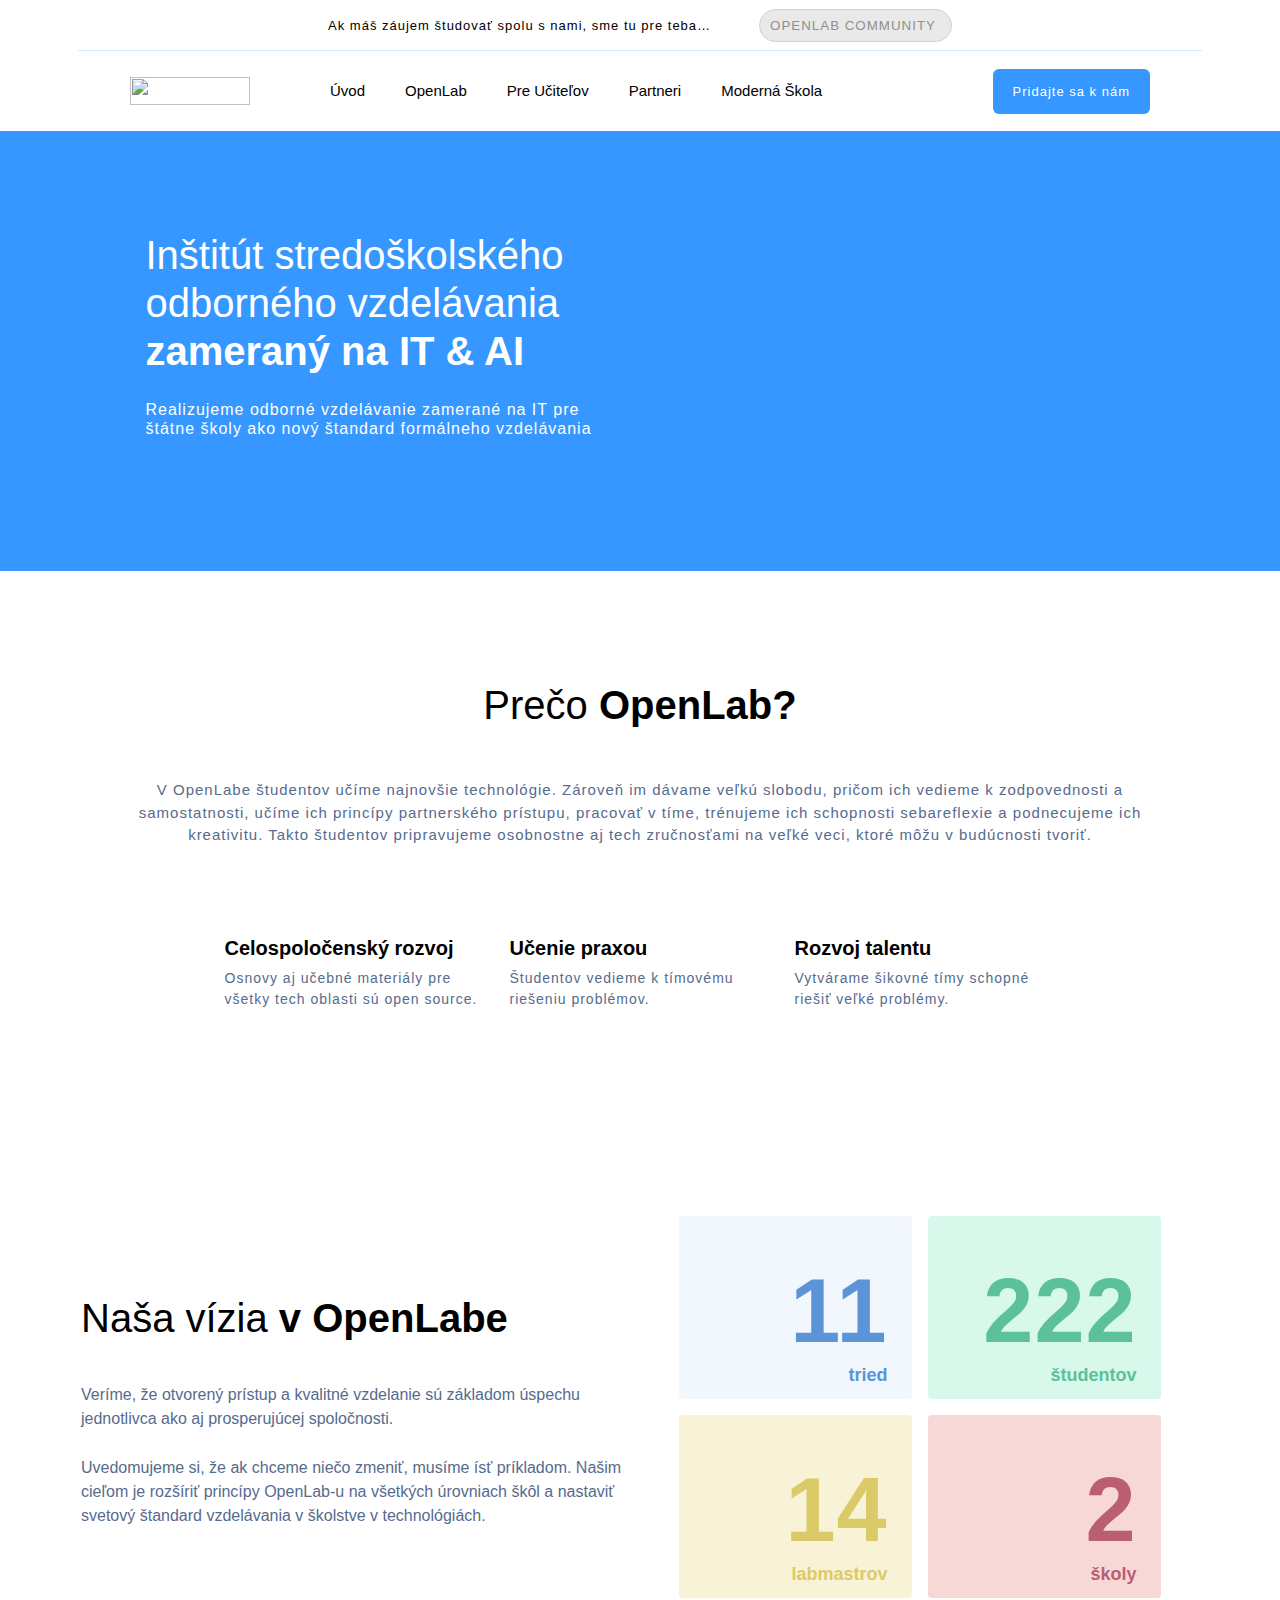
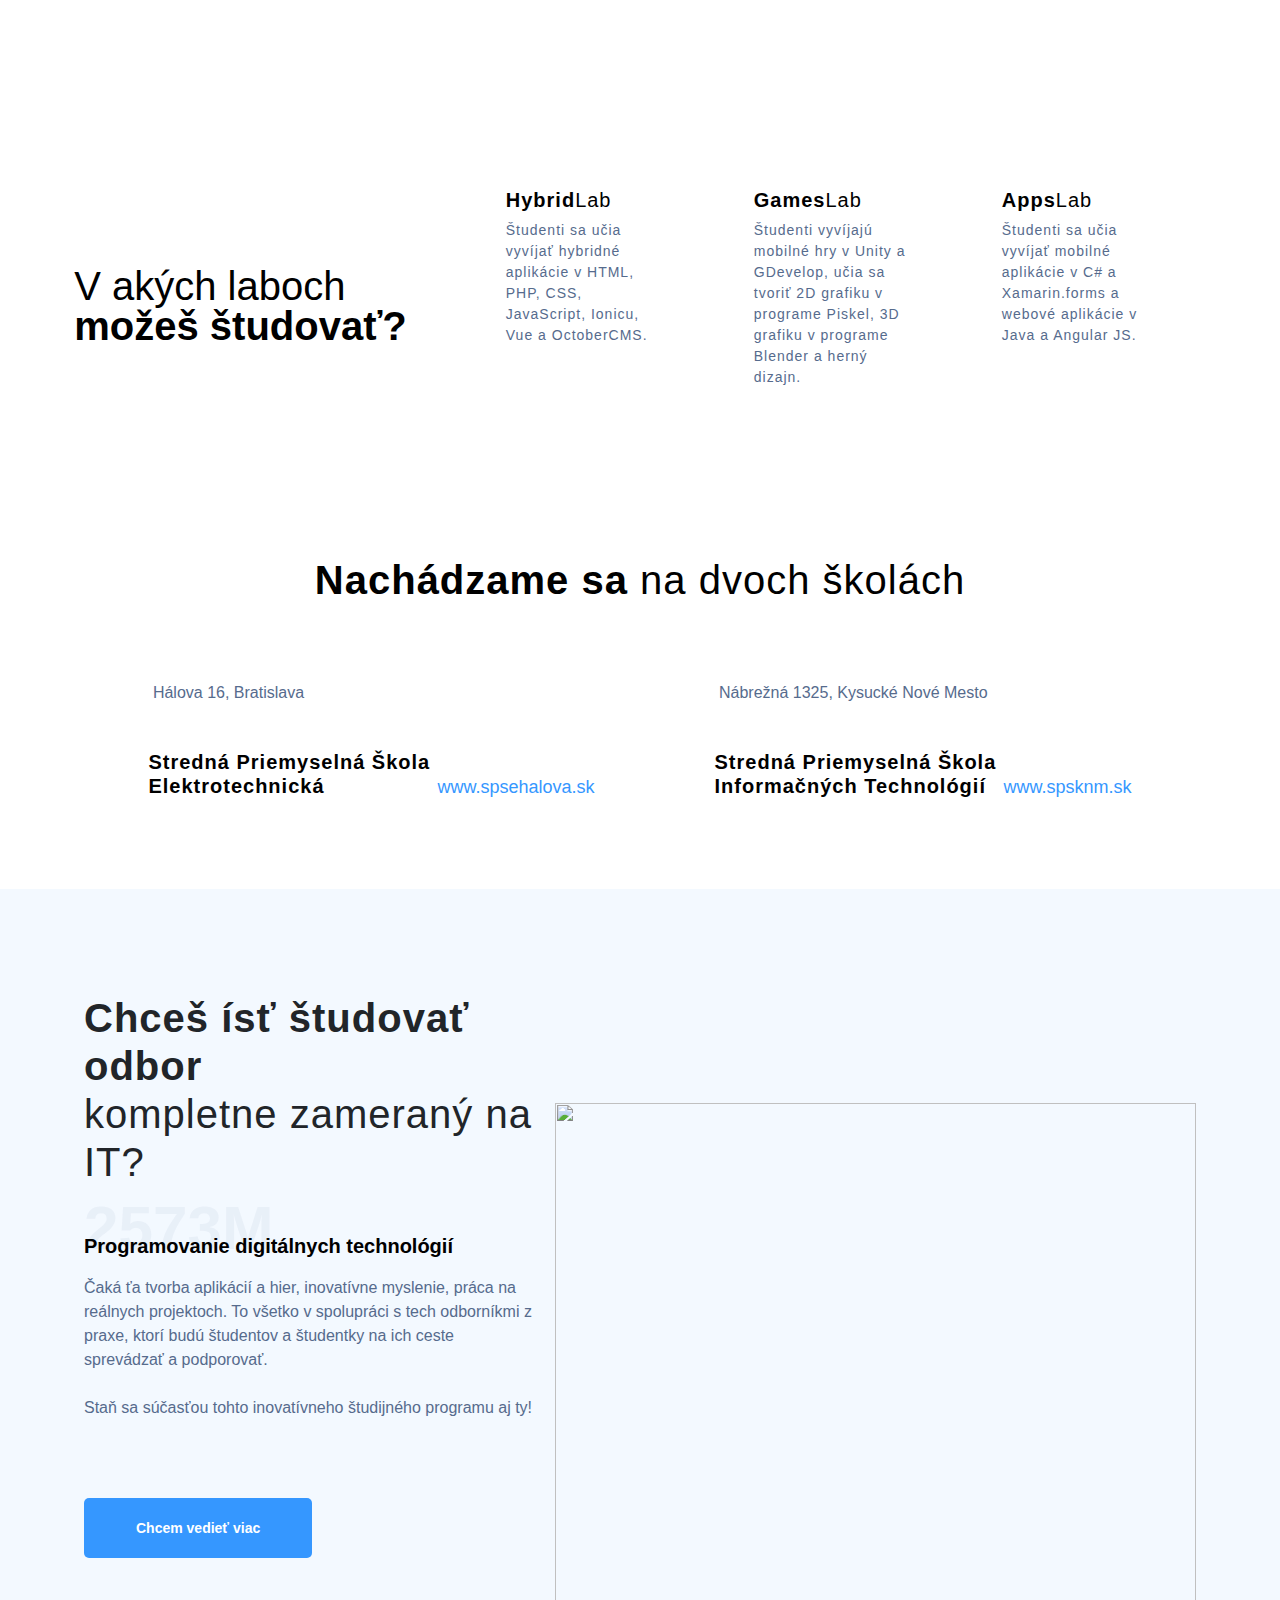
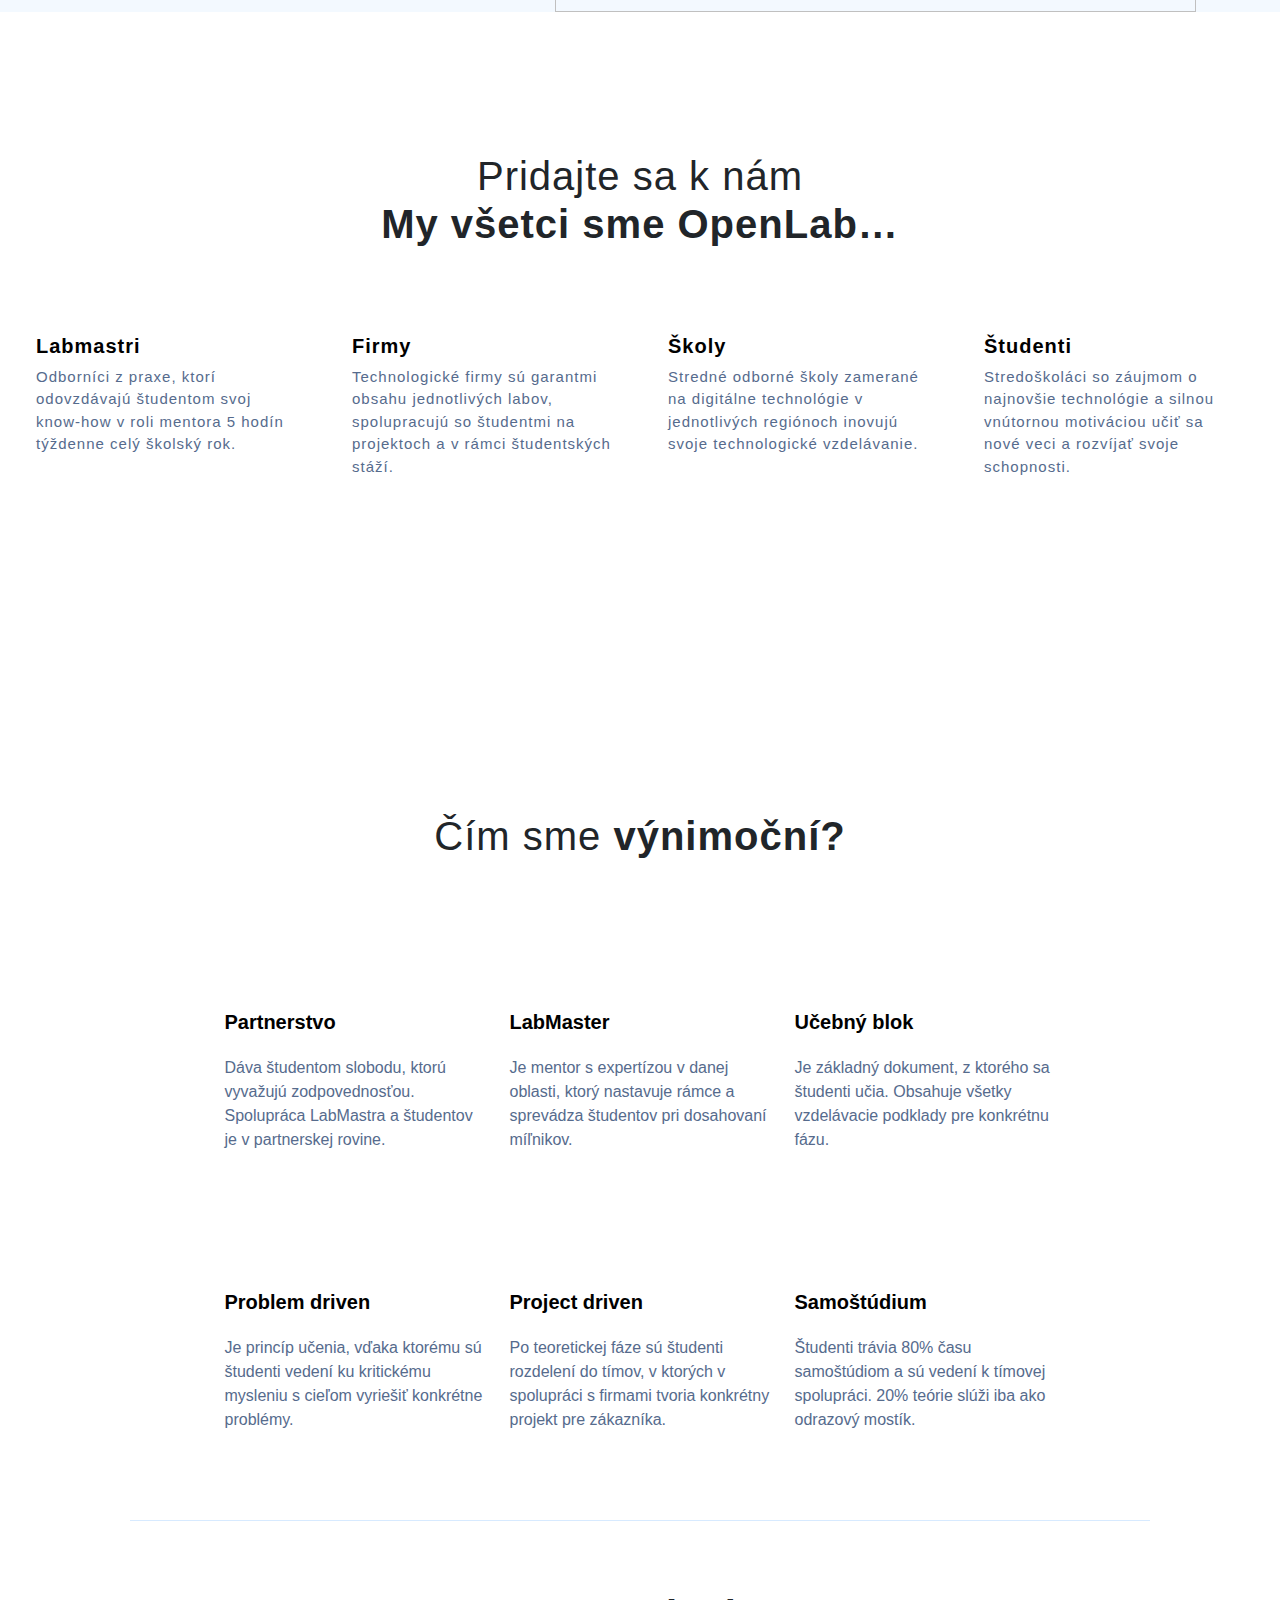
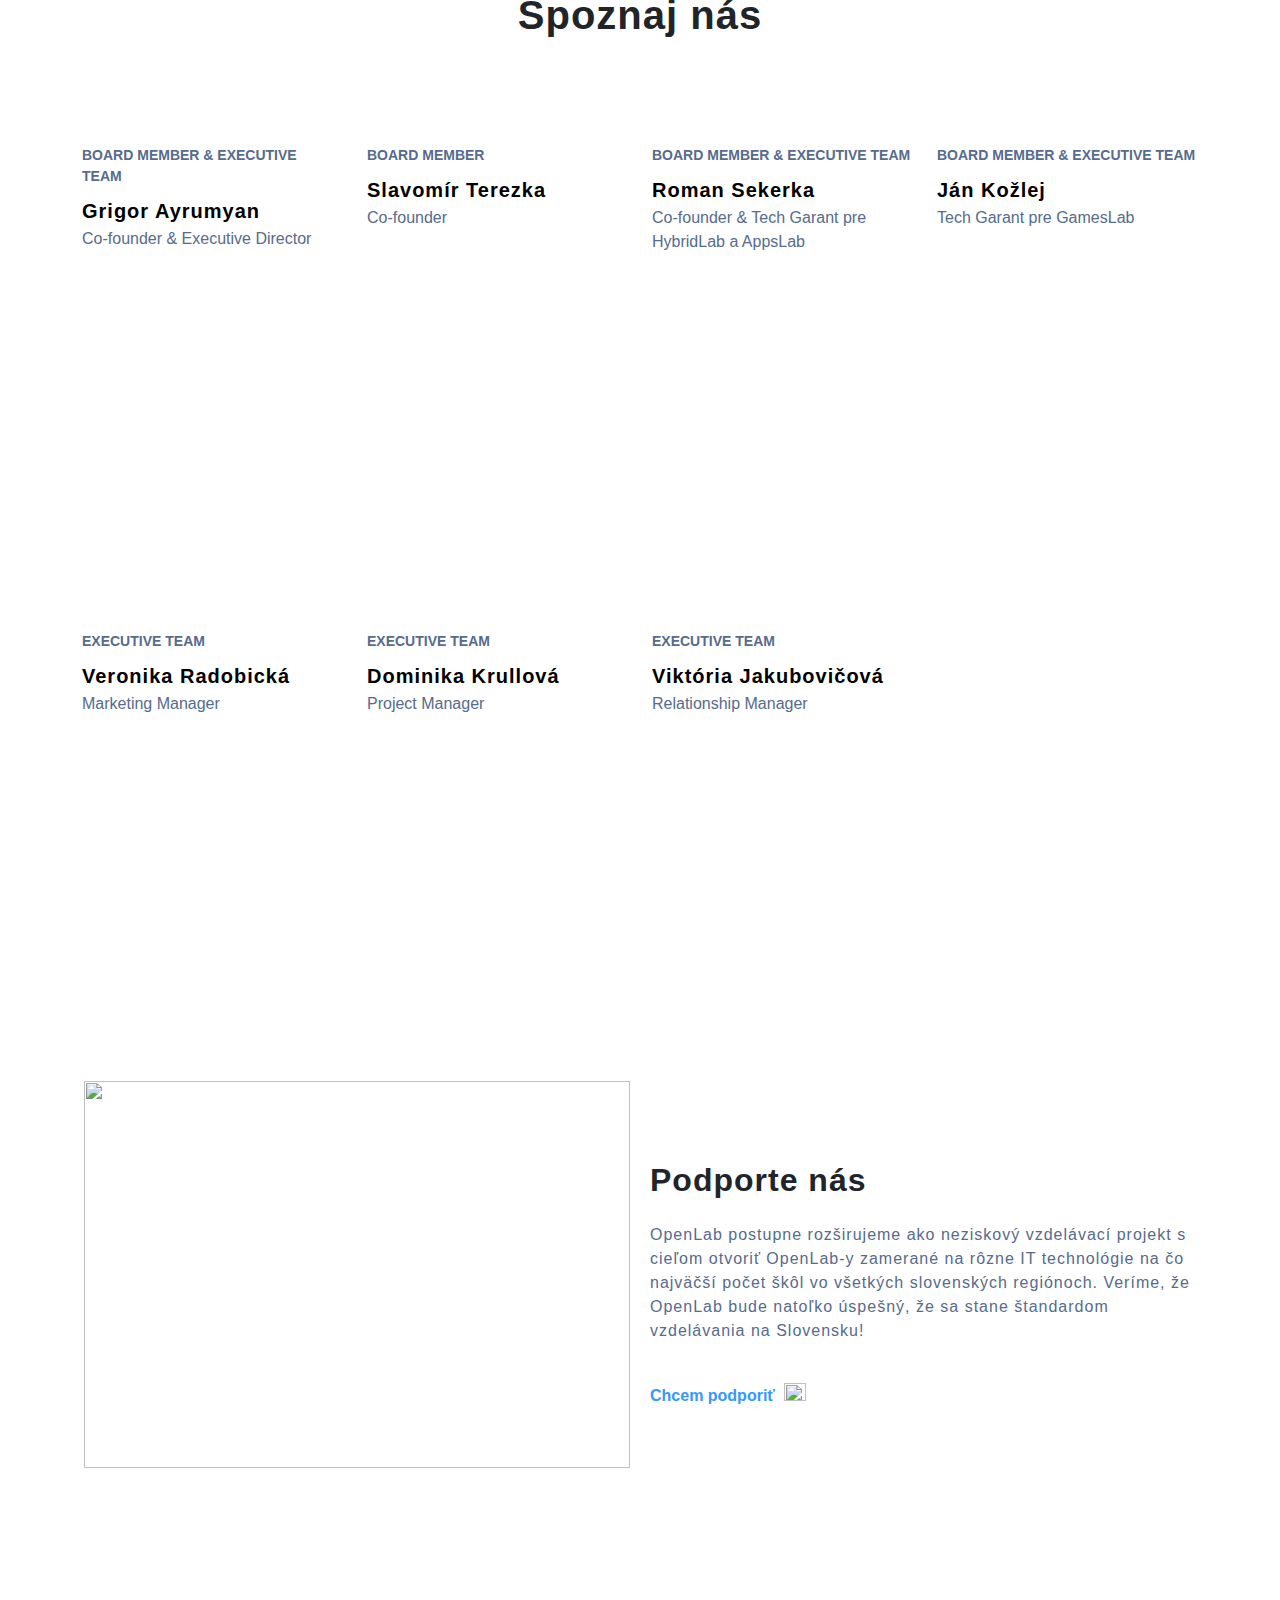
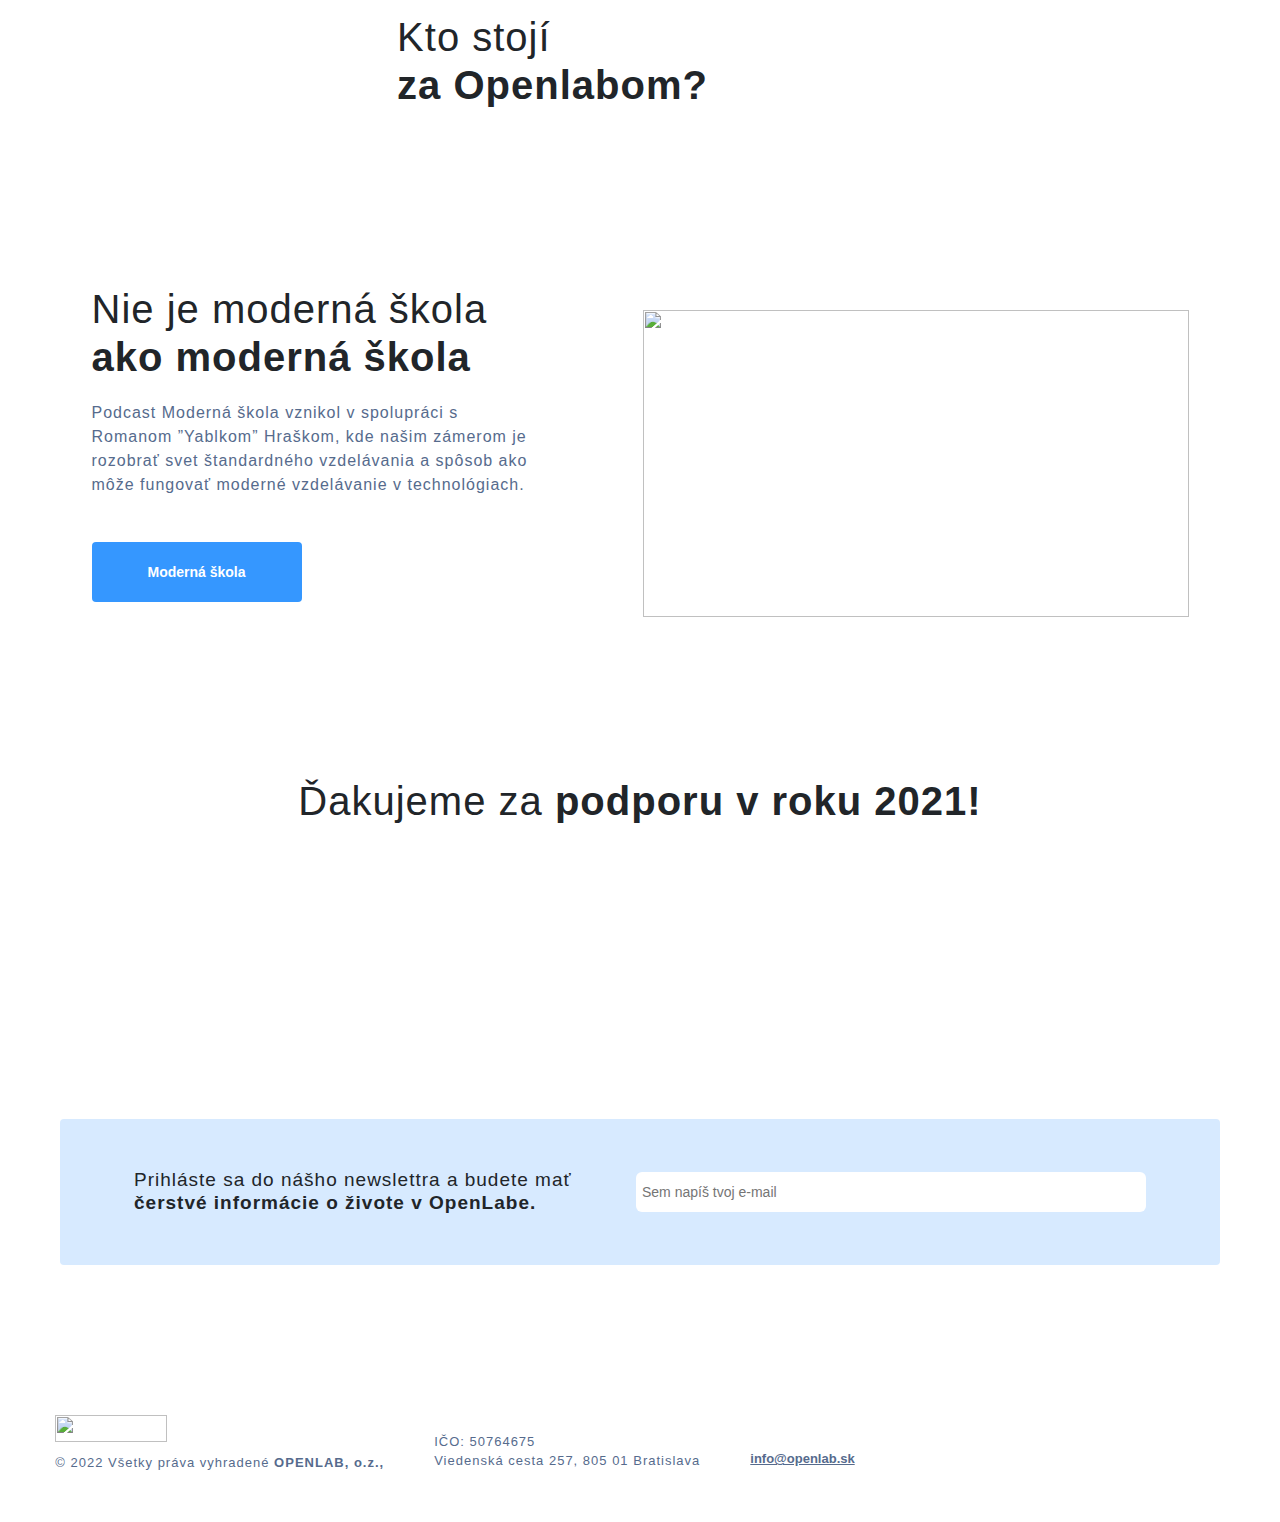
==== commit b2c66e19: "Add files via upload" ====
--- a/appkademia/index.html
+++ b/appkademia/index.html
@@ -244,9 +244,71 @@
                 <a href="https://www.ludialudom.sk/profil/detail/41588">Chcem podporiť <img src="https://openlab.sk/wp-content/themes/wp-bootstrap-starter/assets/images/arrow-right-blue.svg" alt=""> </a>
             </div>
         </section>
+        <section id="who-stands-behind-openlab">
+            <h2>Kto stojí<br><b>za Openlabom?</b></h2>
+            <div id="companies-behind-openlab-box">
+                <img src="https://openlab.sk/wp-content/themes/wp-bootstrap-starter/assets/images/wezeo.svg" alt="">
+                <img src="https://openlab.sk/wp-content/themes/wp-bootstrap-starter/assets/images/power.svg" alt="">
+                <img src="https://openlab.sk/wp-content/themes/wp-bootstrap-starter/assets/images/siemens.svg" alt="">
+                <img src="https://openlab.sk/wp-content/themes/wp-bootstrap-starter/assets/images/spsit.svg" alt="">
+                <img src="https://openlab.sk/wp-content/themes/wp-bootstrap-starter/assets/images/spse.svg" alt="">
+                <img src="https://openlab.sk/wp-content/themes/wp-bootstrap-starter/assets/images/hemisfera.svg" alt="">
+            </div>
+        </section>
+        <section id="main-container-modern-school">
+            <div id="modern-school-box">
+                <h2>Nie je moderná škola<br><b>ako moderná škola</b></h2>
+                <p>Podcast Moderná škola vznikol v spolupráci s Romanom ”Yablkom” Hraškom, kde našim zámerom je rozobrať svet štandardného vzdelávania a spôsob ako môže fungovať moderné vzdelávanie v technológiach.</p>
+                <ul>
+                    <li><img src="https://openlab.sk/wp-content/themes/wp-bootstrap-starter/assets/images/youtube-color.svg" alt=""></li>
+                    <li><img src="https://openlab.sk/wp-content/themes/wp-bootstrap-starter/assets/images/spotify.svg" alt=""></li>
+                    <li><img src="https://openlab.sk/wp-content/themes/wp-bootstrap-starter/assets/images/podcast.svg" alt=""></li>
+                    <li><img src="https://openlab.sk/wp-content/themes/wp-bootstrap-starter/assets/images/google.svg" alt=""></li>
+                </ul>
+                <button>Moderná škola</button>
+            </div>
+            <img id="modern-school-img" src="https://openlab.sk/wp-content/themes/wp-bootstrap-starter/assets/images/modern.png" alt="">
+        </section>
+        <h2 id="thx-for-support-2021">Ďakujeme za<b> podporu v roku 2021!</b></h2>
+        <section id="main-container-thanks-for-support-2021">
+            <img src="https://openlab.sk/wp-content/themes/wp-bootstrap-starter/assets/images/support1.svg" alt="">
+            <img src="https://openlab.sk/wp-content/themes/wp-bootstrap-starter/assets/images/support2.svg" alt="">
+            <img src="https://openlab.sk/wp-content/themes/wp-bootstrap-starter/assets/images/support3.svg" alt="">
+            <img src="https://openlab.sk/wp-content/themes/wp-bootstrap-starter/assets/images/support4.svg" alt="">
+            <img src="https://openlab.sk/wp-content/themes/wp-bootstrap-starter/assets/images/support5.svg" alt="">
+            <img src="https://openlab.sk/wp-content/themes/wp-bootstrap-starter/assets/images/support6.svg" alt="">
+            <img src="https://openlab.sk/wp-content/themes/wp-bootstrap-starter/assets/images/support7.svg" alt="">
+            <img src="https://openlab.sk/wp-content/themes/wp-bootstrap-starter/assets/images/support8.svg" alt="">
+            <img src="https://openlab.sk/wp-content/themes/wp-bootstrap-starter/assets/images/support9.svg" alt="">
+            <img src="https://openlab.sk/wp-content/themes/wp-bootstrap-starter/assets/images/support10.svg" alt="">
+        </section>
+        <section id="main-container-email-newsletter">
+            <h2>Prihláste sa do nášho newslettra a budete mať<br><b>čerstvé informácie o živote v OpenLabe.</b></h2>
+            <div id="newsletter-input-box">
+                <input type="text" placeholder="Sem napíš tvoj e-mail">
+                <!-- <input type="submit" value=" "> -->
+            </div>
+        </section>
     </main>
     
-    <footer></footer>
+    <footer>
+        <div id="footer-box1">
+            <img src="https://openlab.sk/wp-content/themes/wp-bootstrap-starter/assets/images/openlab-logo.svg" alt="">
+            <h3>© 2022 Všetky práva vyhradené <b>OPENLAB, o.z.,</b></h3>
+        </div>
+        <div id="footer-box2">
+            <h3>IČO: 50764675</h3>
+            <h3>Viedenská cesta 257, 805 01 Bratislava</h3>
+        </div>
+        <div id="footer-box3">
+            <a href="#">info@openlab.sk</a>
+        </div>
+        <ul>
+            <li><img src="https://openlab.sk/wp-content/themes/wp-bootstrap-starter/assets/images/facebook.svg" alt=""></li>
+            <li><img src="https://openlab.sk/wp-content/themes/wp-bootstrap-starter/assets/images/linkedin.svg" alt=""></li>
+            <li><img src="https://openlab.sk/wp-content/themes/wp-bootstrap-starter/assets/images/instagram.svg" alt=""></li>
+        </ul>
+    </footer>
 </body>
 
 </html>--- a/appkademia/styles.css
+++ b/appkademia/styles.css
@@ -51,9 +51,14 @@
     text-align: center;
     height: 50px;
     width: auto;
+    max-width: 1100px;
     margin: 0 115px;
     padding: 0 12px;
     border-bottom: 1px solid #d7eaff;
+    justify-content: center;
+    margin-left: auto;
+    margin-right: auto;
+    text-align: center;
 }
 
 #header-container1-txt{
@@ -97,6 +102,11 @@
     display: flex;
     vertical-align: middle;
     align-items: center;
+    max-width: 1296px;
+    justify-content: center;
+    margin-left: auto;
+    margin-right: auto;
+    text-align: center;
 }
 
 #header-containter-img1{
@@ -782,4 +792,209 @@
     text-decoration: none;
     color: rgb(53, 151, 255);
     font-size: 16px;
+}
+
+#who-stands-behind-openlab{
+    display: flex;
+    justify-content: center;
+    margin-top: 120px;
+}
+
+#who-stands-behind-openlab h2{
+    color: rgb(33, 37, 41);
+    font-size: 40px;
+    font-weight: 300;
+    letter-spacing: 1px;
+    line-height: 48px;
+    margin-right: 85px;
+}
+
+#companies-behind-openlab-box{
+    display: grid;
+    grid-template-columns: auto auto auto;
+}
+
+#companies-behind-openlab-box img{
+    margin: 15px;
+}
+
+#main-container-modern-school{
+    display: flex;
+    margin: 30px;
+    justify-content: center;
+    margin-top: 150px;
+}
+
+#modern-school-box h2{
+    font-size: 40px;
+    color: rgb(33, 37, 41);
+    font-weight: 300;
+    letter-spacing: 1px;
+}
+
+#modern-school-box p{
+    color: rgb(86, 107, 141);
+    font-size: 16px;
+    font-weight: 400;
+    letter-spacing: 1px;
+    width: 451px;
+    line-height: 24px;
+    margin-top: 20px;
+}
+
+#modern-school-box li{
+    display: inline-flex;
+    margin: 5px;
+    justify-content: center;
+    vertical-align: middle;
+    margin-top: 20px;
+}
+
+#modern-school-box button{
+    padding: 22px 56px;
+    color: rgb(255, 255, 255);
+    cursor: pointer;
+    font-size: 14px;
+    font-weight: 700;
+    background-color: rgb(53, 151, 255);
+    border-radius: 4px;
+    border: none;
+    margin-top: 20px;
+}
+
+#modern-school-img{
+    width: 546px;
+    height: 307px;
+    margin-top: 50px;
+    margin-left: 100px;
+}
+
+#main-container-thanks-for-support-2021{
+    display: grid;
+    grid-template-columns: auto auto auto auto auto;
+    justify-content: center;
+    align-items: center;
+    margin-top: 100px;
+}
+#main-container-thanks-for-support-2021 img{
+    margin: 16px;
+    margin-left: 40px;
+    vertical-align: middle;
+    text-align: center;
+}
+
+#thx-for-support-2021{
+    font-size: 40px;
+    color: rgb(33, 37, 41);
+    font-weight: 300;
+    text-align: center;
+    margin-top: 160px;
+}
+
+#main-container-email-newsletter{
+    background: rgb(215, 234, 255);
+    display: flex;
+    border-radius: 4px;
+    justify-content: center;
+    width: 1100px;
+    text-align: center;
+    margin-left: auto;
+    margin-right: auto;
+    justify-content: center;
+    align-items: center;
+    padding: 0 30px;
+    margin-top: 130px;
+    margin-bottom: 130px;
+}
+
+#main-container-email-newsletter h2{
+    width: 502px;
+    color: rgb(33, 37, 41);
+    font-size: 19px;
+    font-weight: 300;
+    text-align: left;
+    vertical-align: middle;
+    margin-top: 50px;
+    margin-bottom: 50px;
+}
+
+#newsletter-input-box{
+    width: 502px;
+    /* padding-left: 20px;
+    padding-top: 6px;
+    padding-bottom: 6px;
+    padding-right: 60px; */
+    background-color: rgb(255, 255, 255);
+    display: flex;
+    justify-content: start;
+    height: 28px;
+    padding: 6px 4px;
+    border-radius: 6px;
+}
+
+#newsletter-input-box input{
+    width: 502px;
+    border: none;
+    outline: none;
+    font-size: 14px;
+    font-weight: 400;
+    margin-right: 28px;
+    color: rgb(86, 107, 141);
+    font-weight: 400;
+}
+
+footer{
+    display: flex;
+    padding: 20px 0px;
+    justify-content: center;
+    align-items: center;
+    margin-bottom: 30px;
+}
+
+#footer-box1{
+    margin-right: 50px;
+}
+
+#footer-box1 img{
+    width: 112px;
+    height: 27px;
+    margin-bottom: 8px;
+}
+
+#footer-box2{
+    margin-right: 50px;
+    margin-top: 16px;
+}
+
+#footer-box3{
+    margin-right: 50px;
+    margin-top: 30px;
+}
+
+footer h3{
+    color: rgb(86, 107, 141);
+    font-size: 13px;
+    font-weight: 400;
+    letter-spacing: 1px;
+    line-height: 19.5px
+}
+
+footer a{
+    color: rgb(86, 107, 141);
+    font-weight: 700;
+    font-size: 13px;
+}
+
+footer ul{
+    display: inline-flex;
+    vertical-align: middle;
+    align-items: center;
+    margin-top: 26px;
+    margin-left: 200px;
+}
+
+footer li{
+    margin: 0 10px;
+    width: 20px;
+    height: 20px;
 }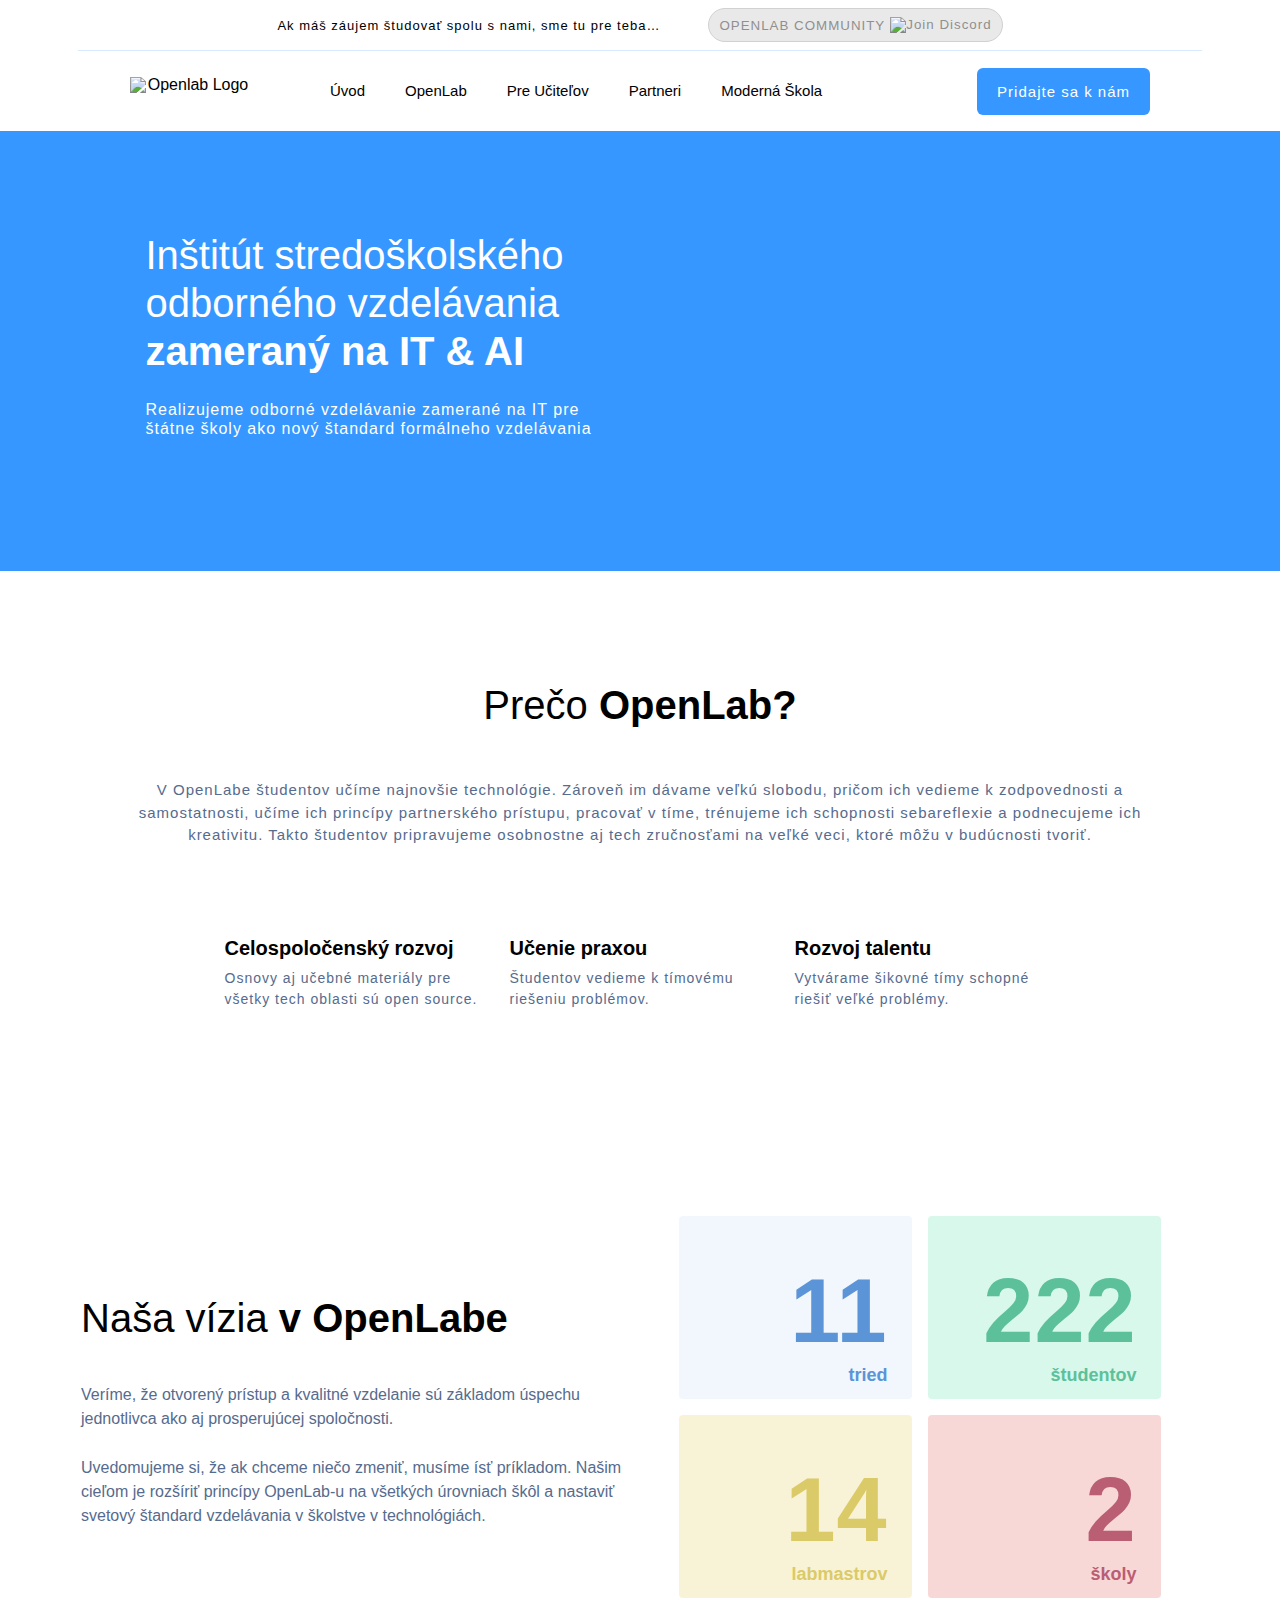
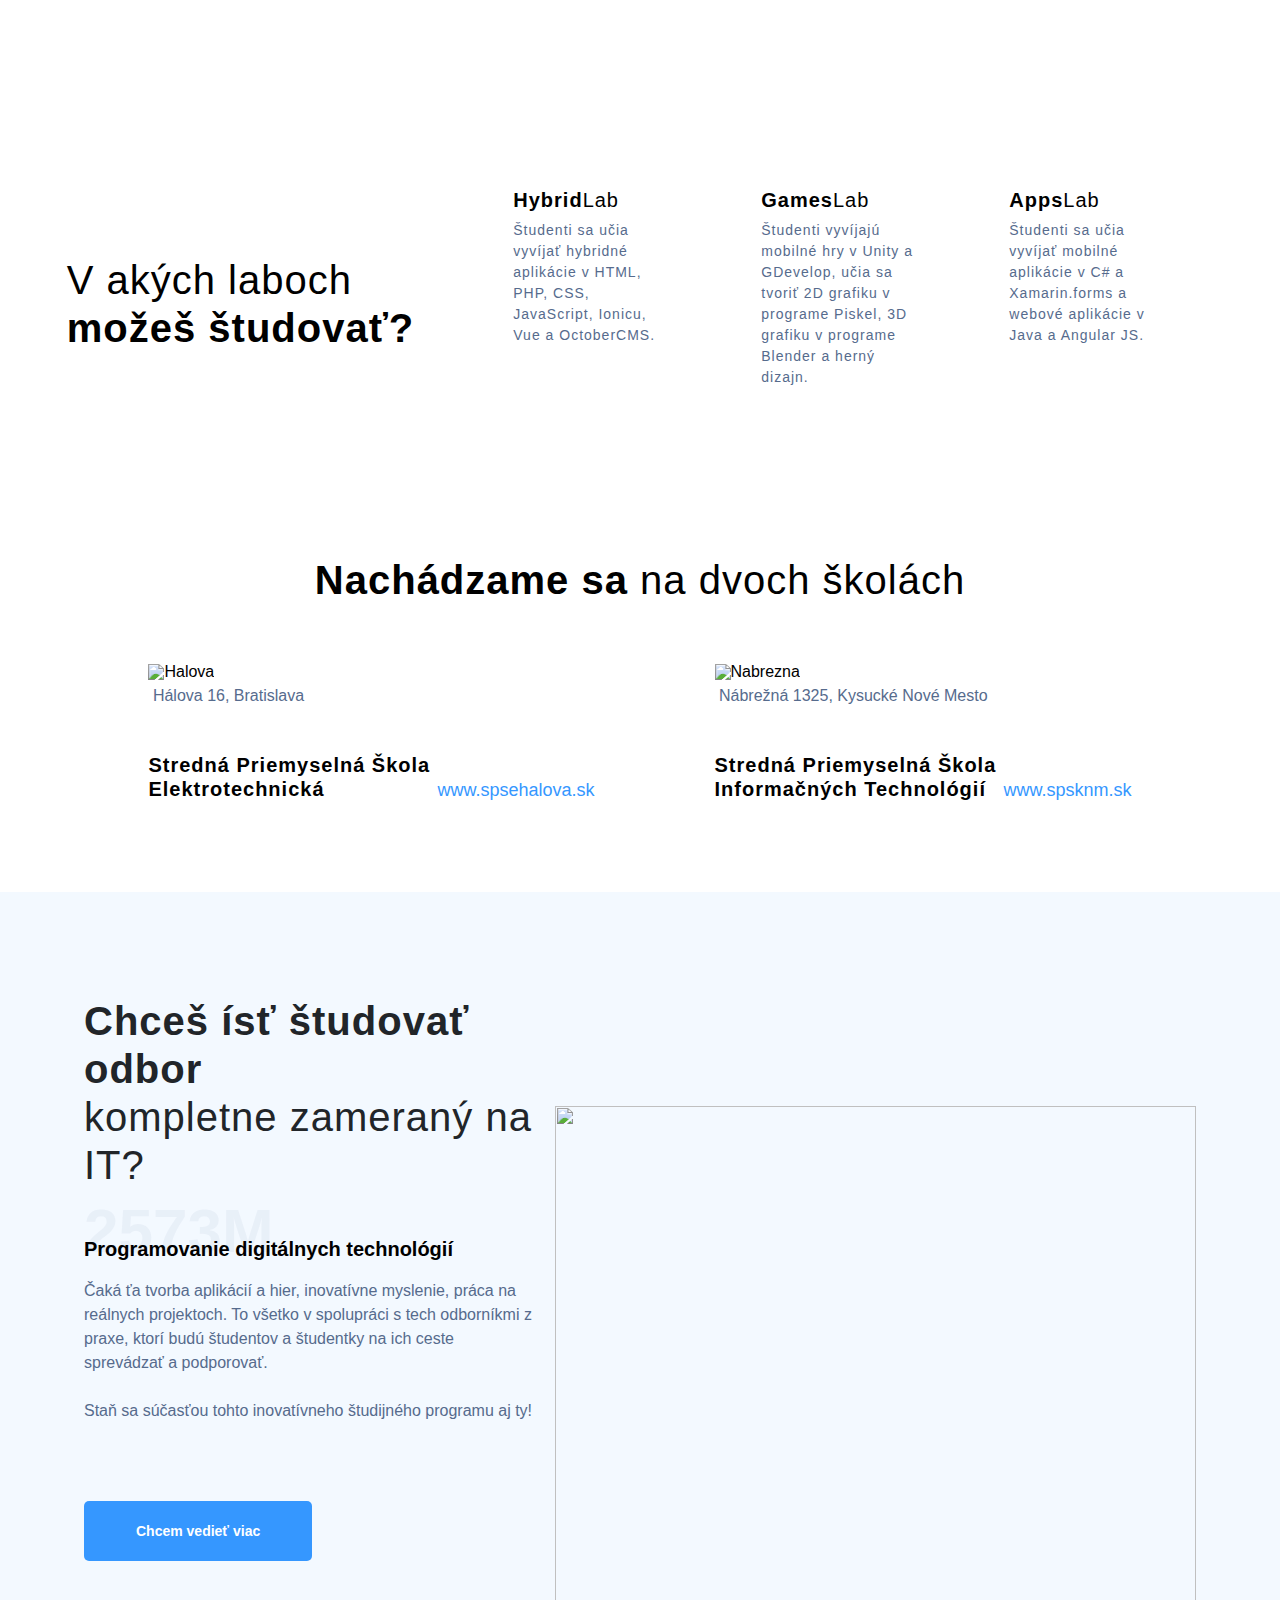
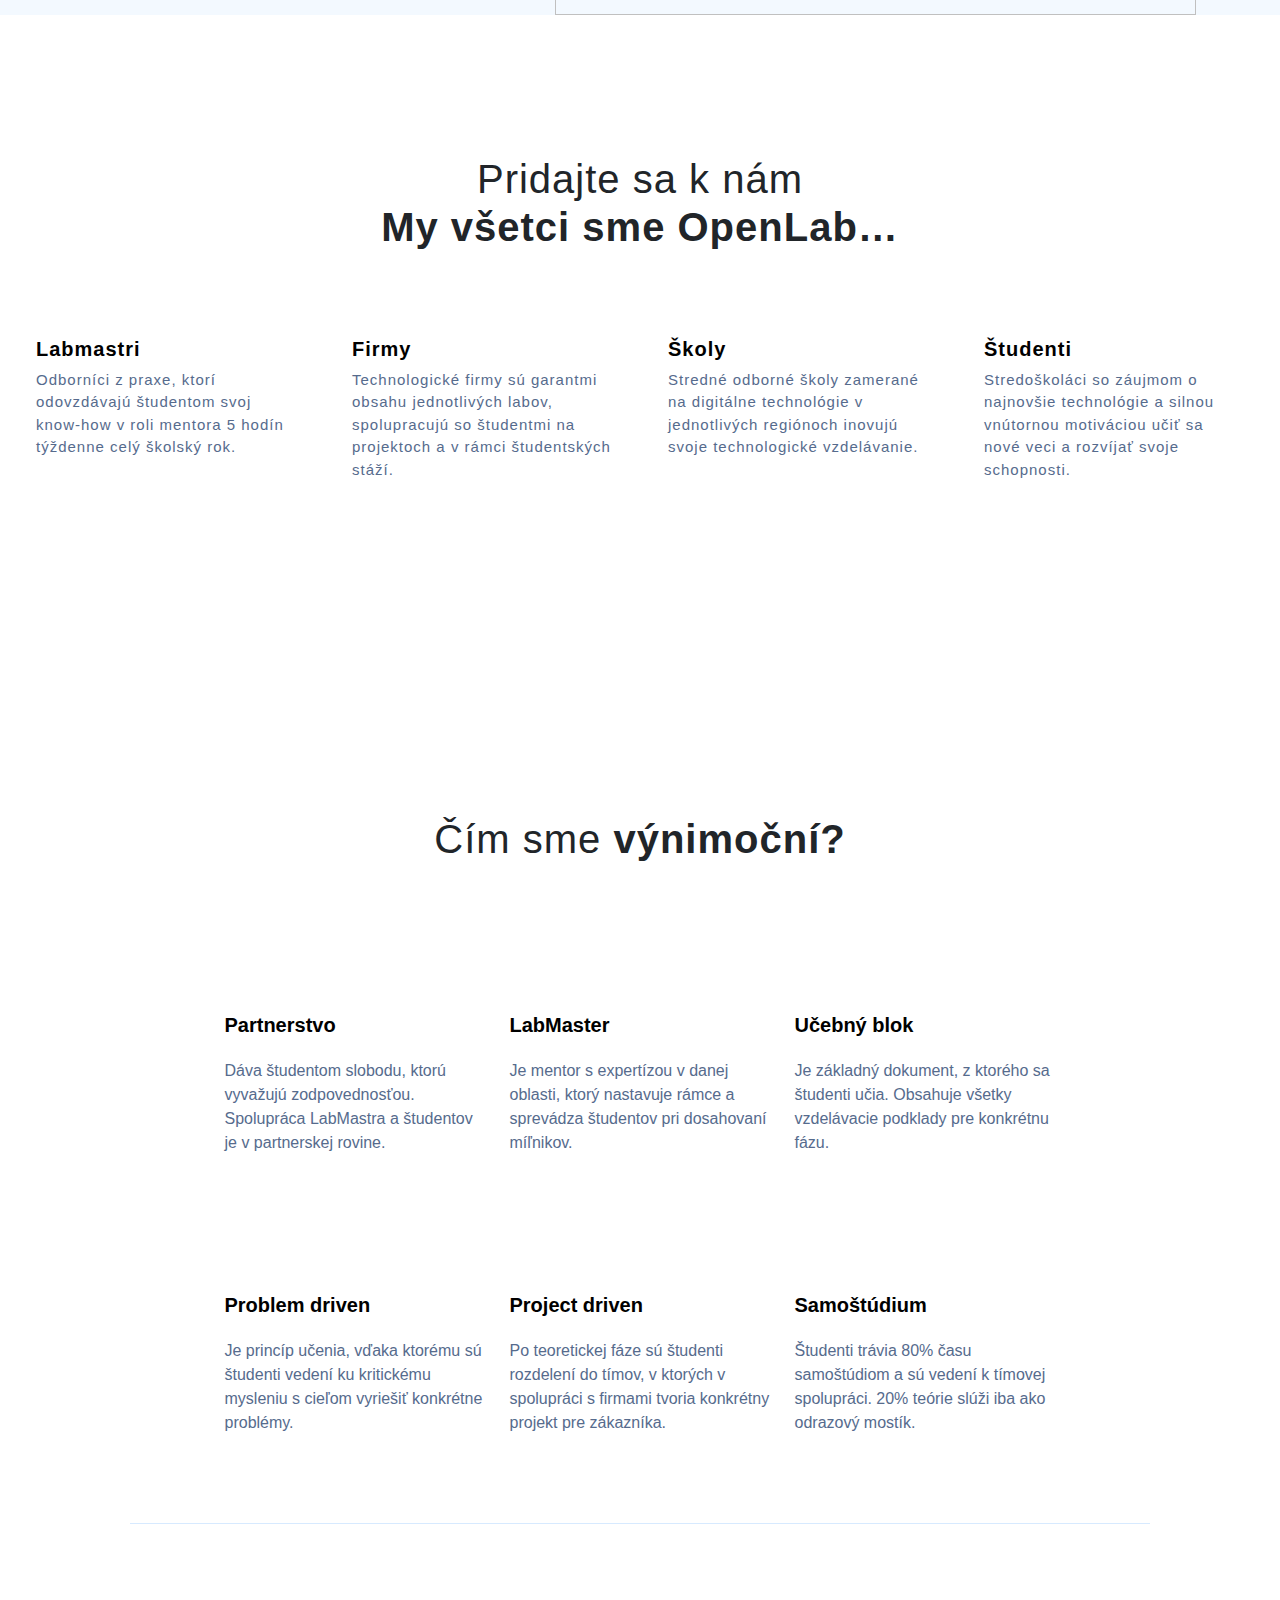
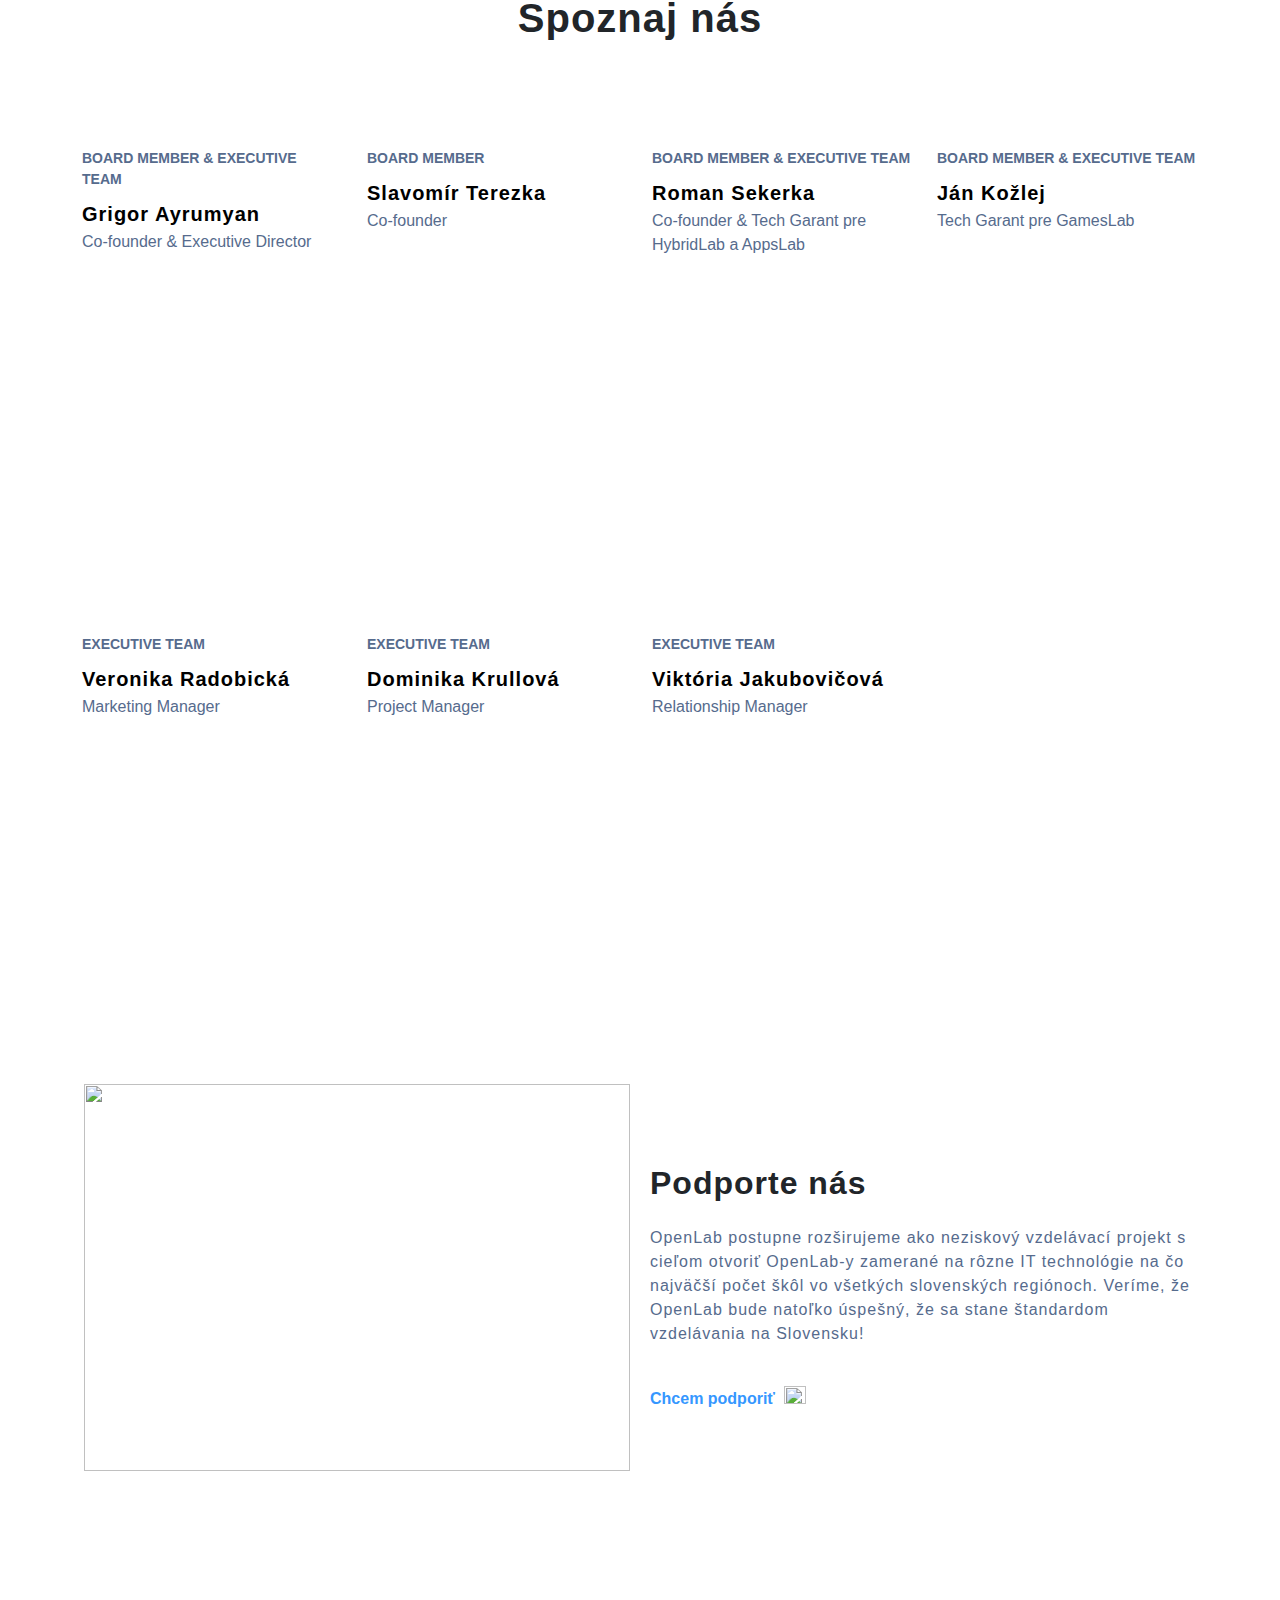
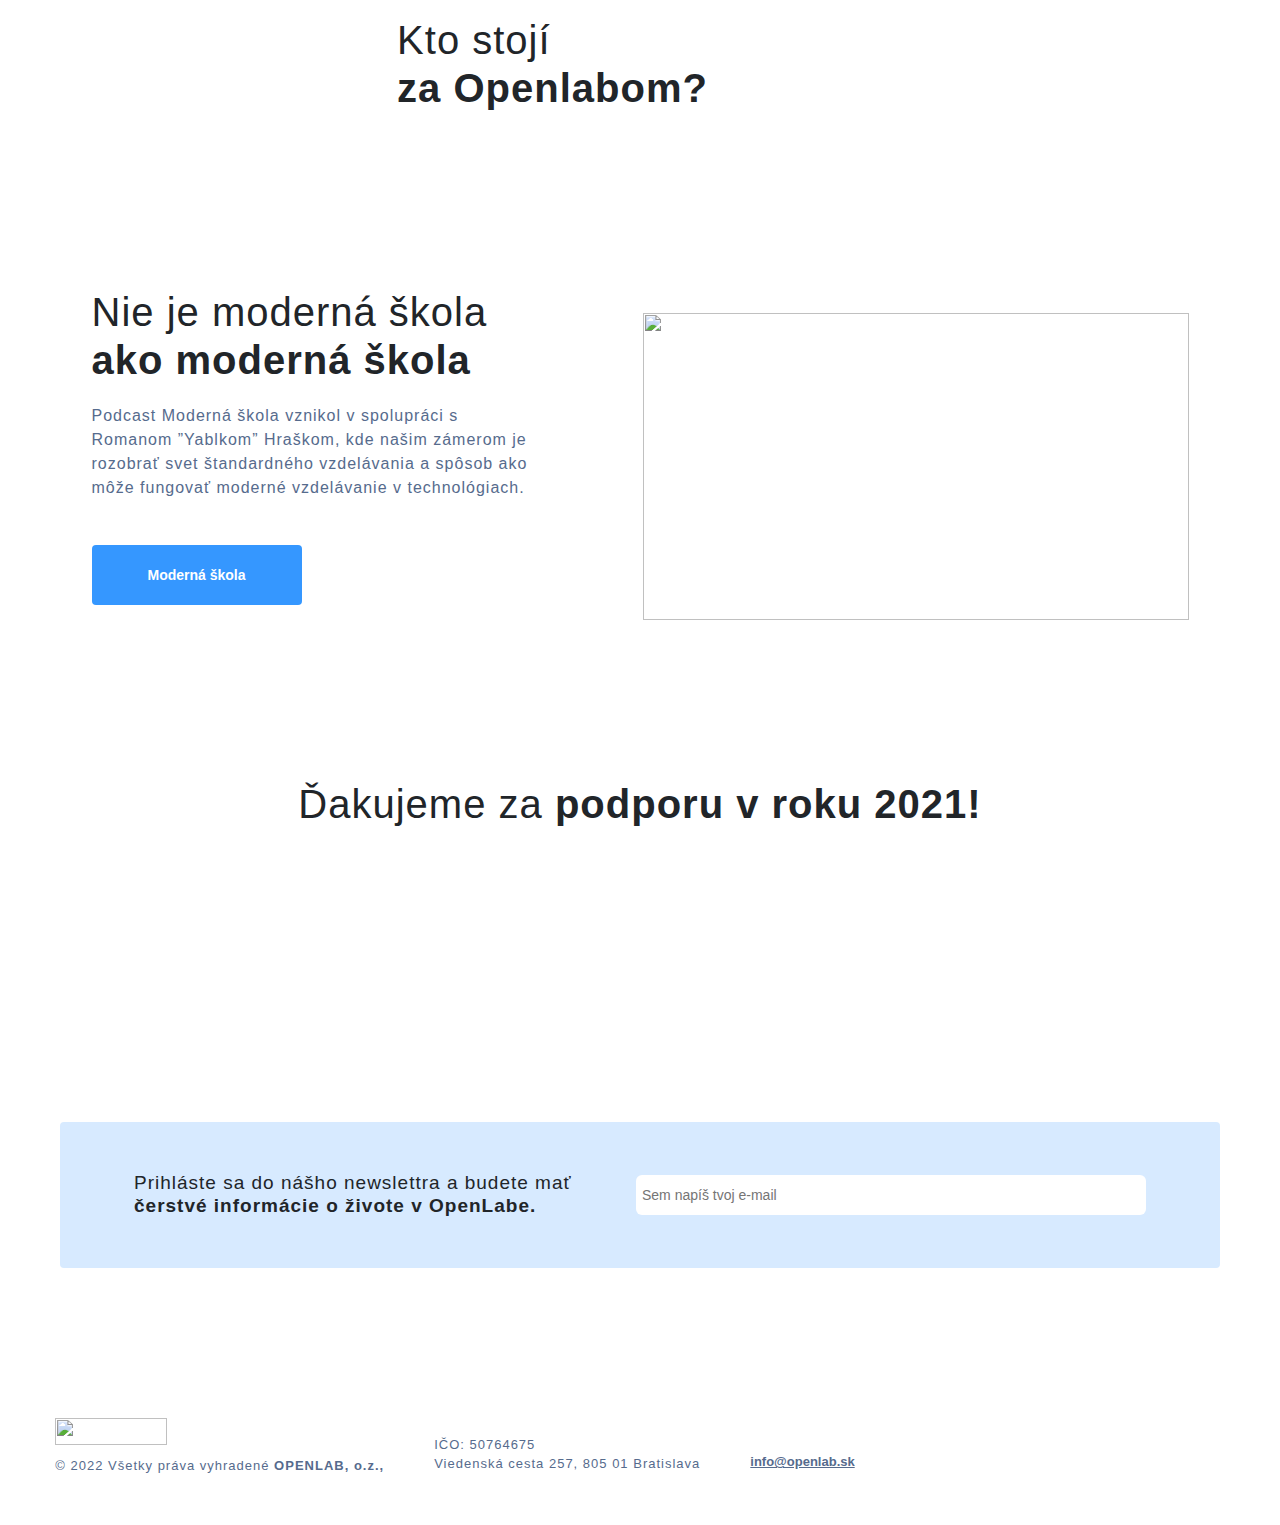
==== commit 3e078721: "Add files via upload" ====
--- a/appkademia/index.html
+++ b/appkademia/index.html
@@ -6,27 +6,31 @@
     <meta name="viewport" content="width=device-width, initial-scale=1.0">
     <title>Openlab.sk - Institut stredoskolskeho odborneho vzdelavania zamerany na IT & AI.</title>
     <link rel="stylesheet" type="text/css" href="styles.css" />
+    <link rel="stylesheet" type="text/css" href="reset.css" />
+    <link rel="stylesheet" type="text/css" href="elements.css" />
+    <link rel="stylesheet" type="text/css" href="specific.css" />
 </head>
 <body>
     <header>
         <div id="header-container1">
-            <h3 id="header-container1-txt">Ak máš záujem študovať spolu s nami, sme tu pre teba…</h3>
-            <button id="header-container1-btn">OPENLAB COMMUNITY <img id="header-container-img1" src="https://openlab.sk/wp-content/themes/wp-bootstrap-starter/assets/images/discord.svg" alt=""> </button>
+            <h3>Ak máš záujem študovať spolu s nami, sme tu pre teba…</h3>
+            <button>OPENLAB COMMUNITY <img src="https://openlab.sk/wp-content/themes/wp-bootstrap-starter/assets/images/discord.svg" alt="Join Discord"> </button>
         </div>
         <nav id="header-container2">
-            <img id="header-containter-img1" src="https://openlab.sk/wp-content/themes/wp-bootstrap-starter/assets/images/openlab-logo.svg" alt="">
-            <ol id="header-nav-list">
-                <li class="nav-list"><a href="#">Úvod</a></li>
-                <li class="nav-list"><a href="#">OpenLab</a></li>
-                <li class="nav-list"><a href="#">Pre Učiteľov</a></li>
-                <li class="nav-list"><a href="#">Partneri</a></li>
-                <li class="nav-list"><a href="#">Moderná Škola</a></li>
+            <img src="https://openlab.sk/wp-content/themes/wp-bootstrap-starter/assets/images/openlab-logo.svg" alt="Openlab Logo">
+            <ol>
+                <li><a href="#">Úvod</a></li>
+                <li><a href="#">OpenLab</a></li>
+                <li><a href="#">Pre Učiteľov</a></li>
+                <li><a href="#">Partneri</a></li>
+                <li><a href="#">Moderná Škola</a></li>
             </ol>
-            <button id="nav-button">Pridajte sa k nám</button>
+            <button id="nav-button"><a href="https://fellinger.wezeo.academy/registration.html">Pridajte sa k nám</a></button>
         </nav>
     </header>
     
     <main>
+        
         <section id="main-first-container">
             <div id="main-text-container1">
                 <h1>Inštitút stredoškolského<br> odborného vzdelávania<br>
@@ -35,35 +39,36 @@
                     štátne školy ako nový štandard formálneho vzdelávania</h2>
             </div>
             <img id="main-container-img1" src="https://openlab.sk/wp-content/themes/wp-bootstrap-starter/assets/images/main-home.png" alt="">
-            
-        </section>
+        </section>
+
         <img id="main-o-divider" src="https://openlab.sk/wp-content/themes/wp-bootstrap-starter/assets/images/o_letter.png" alt="">
 
         <h1 id="main-h1-1">Prečo <b>OpenLab?</b></h1>
         <p id="main-p">V OpenLabe študentov učíme najnovšie technológie. Zároveň im dávame veľkú slobodu, pričom ich vedieme k zodpovednosti a samostatnosti, učíme ich princípy partnerského prístupu, pracovať v tíme, trénujeme ich schopnosti sebareflexie a podnecujeme ich kreativitu. Takto študentov pripravujeme osobnostne aj tech zručnosťami na veľké veci, ktoré môžu v budúcnosti tvoriť.</p>
         
         <section id="main-container-about-info">
-            <div id="main-box1" class="main-box">
+            <div class="main-box">
                 <img src="https://openlab.sk/wp-content/themes/wp-bootstrap-starter/assets/images/select.svg" alt="">
-                <h3 class="main-h3">Celospoločenský rozvoj</h3>
-                <p class="main-p-box">Osnovy aj učebné materiály pre všetky tech oblasti sú open source.</p>
-            </div>
-            <div id="main-box2" class="main-box">
+                <h3>Celospoločenský rozvoj</h3>
+                <p>Osnovy aj učebné materiály pre všetky tech oblasti sú open source.</p>
+            </div>
+            <div class="main-box">
                 <img src="https://openlab.sk/wp-content/themes/wp-bootstrap-starter/assets/images/support.svg" alt="">
-                <h3 class="main-h3">Učenie praxou</h3>
-                <p class="main-p-box">Študentov vedieme k tímovému riešeniu problémov.</p>
-            </div>
-            <div id="main-box3" class="main-box">
+                <h3>Učenie praxou</h3>
+                <p>Študentov vedieme k tímovému riešeniu problémov.</p>
+            </div>
+            <div class="main-box">
                 <img src="https://openlab.sk/wp-content/themes/wp-bootstrap-starter/assets/images/intership.svg" alt="">
-                <h3 class="main-h3">Rozvoj talentu</h3>
-                <p class="main-p-box">Vytvárame šikovné tímy schopné riešiť veľké problémy.</p>
-            </div>
-        </section>
+                <h3>Rozvoj talentu</h3>
+                <p>Vytvárame šikovné tímy schopné riešiť veľké problémy.</p>
+            </div>
+        </section>
+
         <section id="main-container-owerview-info">
             <div id="main-container-box3">
-                <h3 id="main-h3-3">Naša vízia <b>v OpenLabe</b></h3>
-                <p class="main-p-3" id="main-p-3-1">Veríme, že otvorený prístup a kvalitné vzdelanie sú základom úspechu jednotlivca ako aj prosperujúcej spoločnosti.</p>
-                <p class="main-p-3" id="main-p-3-2">Uvedomujeme si, že ak chceme niečo zmeniť, musíme ísť príkladom. Našim cieľom je rozšíriť princípy OpenLab-u na všetkých úrovniach škôl a nastaviť svetový štandard vzdelávania v školstve v technológiách.</p>
+                <h3>Naša vízia <b>v OpenLabe</b></h3>
+                <p>Veríme, že otvorený prístup a kvalitné vzdelanie sú základom úspechu jednotlivca ako aj prosperujúcej spoločnosti.</p>
+                <p id="main-p-3-margin-top">Uvedomujeme si, že ak chceme niečo zmeniť, musíme ísť príkladom. Našim cieľom je rozšíriť princípy OpenLab-u na všetkých úrovniach škôl a nastaviť svetový štandard vzdelávania v školstve v technológiách.</p>
             </div>
             <div id="main-container-box4">
                 <div id="main-container-box4-grid1" class="box-grid1">
@@ -84,46 +89,50 @@
                 </div>
             </div>
         </section>
+
         <section id="main-container-labs-info">
-            <div id="main-container-labs-info-h2">V akých laboch<br><b>možeš študovať?</b></div>
+            <h2>V akých laboch<br><b>možeš študovať?</b></h2>
             <section id="main-container-labs-info-boxcontainer1">
-                <div class="main-boxcontainer-4">
-                    <h3 class="main-box-4-h3"><b>Hybrid</b>Lab</h3>
-                    <p class="main-box-4-p">Študenti sa učia vyvíjať hybridné aplikácie v HTML, PHP, CSS, JavaScript, Ionicu, Vue a OctoberCMS.</p>
-                    <img class="main-box-4-img" src="https://openlab.sk/wp-content/themes/wp-bootstrap-starter/assets/images/arrow-right.svg" alt="">
-                </div>
-                <div class="main-boxcontainer-4">
-                    <h3 class="main-box-4-h3"><b>Games</b>Lab</h3>
-                    <p class="main-box-4-p">Študenti vyvíjajú mobilné hry v Unity a GDevelop, učia sa tvoriť 2D grafiku v programe Piskel, 3D grafiku v programe Blender a herný dizajn.</p>
-                    <img class="main-box-4-img" src="https://openlab.sk/wp-content/themes/wp-bootstrap-starter/assets/images/arrow-right.svg" alt="" style="margin-top: 8px !important;">
-                </div>
-                <div class="main-boxcontainer-4">
-                    <h3 class="main-box-4-h3"><b>Apps</b>Lab</h3>
-                    <p class="main-box-4-p">Študenti sa učia vyvíjať mobilné aplikácie v C# a Xamarin.forms a webové aplikácie v Java a Angular JS.</p>
-                    <img class="main-box-4-img" src="https://openlab.sk/wp-content/themes/wp-bootstrap-starter/assets/images/arrow-right.svg" alt="">
+                <div class="main-boxcontainer-4 main-boxcontainer-hoverable">
+                    <h3><b>Hybrid</b>Lab</h3>
+                    <p>Študenti sa učia vyvíjať hybridné aplikácie v HTML, PHP, CSS, JavaScript, Ionicu, Vue a OctoberCMS.</p>
+                    <img src="https://openlab.sk/wp-content/themes/wp-bootstrap-starter/assets/images/arrow-right.svg" alt="">
+                </div>
+                <div class="main-boxcontainer-4 main-boxcontainer-hoverable">
+                    <h3><b>Games</b>Lab</h3>
+                    <p>Študenti vyvíjajú mobilné hry v Unity a GDevelop, učia sa tvoriť 2D grafiku v programe Piskel, 3D grafiku v programe Blender a herný dizajn.</p>
+                    <img src="https://openlab.sk/wp-content/themes/wp-bootstrap-starter/assets/images/arrow-right.svg" alt="" style="margin-top: 8px !important;">
+                </div>
+                <div class="main-boxcontainer-4 main-boxcontainer-hoverable">
+                    <h3><b>Apps</b>Lab</h3>
+                    <p>Študenti sa učia vyvíjať mobilné aplikácie v C# a Xamarin.forms a webové aplikácie v Java a Angular JS.</p>
+                    <img src="https://openlab.sk/wp-content/themes/wp-bootstrap-starter/assets/images/arrow-right.svg" alt="">
                 </div>
             </section>
+
         </section>
         <h2 id="mian-5-h2"><b>Nachádzame sa</b> na dvoch školách</h2>
         <section id="main-container-location-schools">
             <div id="main-container-location-schools-box1" class="main-container-location-schools-box">
-                <img class="main-container-location-schools-box-img" src="https://openlab.sk/wp-content/themes/wp-bootstrap-starter/assets/images/school1.png" alt="">
-                <h4 class="main-container-location-schools-box-h4"> <img src="https://openlab.sk/wp-content/themes/wp-bootstrap-starter/assets/images/place.svg" alt=""> Hálova 16, Bratislava</h4>
+                <img class="main-container-location-schools-box-img" src="https://openlab.sk/wp-content/themes/wp-bootstrap-starter/assets/images/school1.png" alt="Halova">
+                <h4><img src="https://openlab.sk/wp-content/themes/wp-bootstrap-starter/assets/images/place.svg" alt=""> Hálova 16, Bratislava</h4>
                 <div class="main-container-location-schools-box-divider-box">
-                    <h2 class="main-container-location-schools-box-h2">Stredná Priemyselná Škola Elektrotechnická</h2>
-                    <a class="main-container-location-schools-box-link" href="https://www.spsehalova.sk">www.spsehalova.sk</a>
+                    <h2>Stredná Priemyselná Škola Elektrotechnická</h2>
+                    <a href="https://www.spsehalova.sk">www.spsehalova.sk</a>
                 </div>
             </div>
             <div id="main-container-location-schools-box2" class="main-container-location-schools-box">
-                <img class="main-container-location-schools-box-img" src="https://openlab.sk/wp-content/themes/wp-bootstrap-starter/assets/images/school2.png" alt="">
-                <h4 class="main-container-location-schools-box-h4"> <img src="https://openlab.sk/wp-content/themes/wp-bootstrap-starter/assets/images/place.svg" alt=""> Nábrežná 1325, Kysucké Nové Mesto</h4>
+                <img class="main-container-location-schools-box-img" src="https://openlab.sk/wp-content/themes/wp-bootstrap-starter/assets/images/school2.png" alt="Nabrezna">
+                <h4><img src="https://openlab.sk/wp-content/themes/wp-bootstrap-starter/assets/images/place.svg" alt=""> Nábrežná 1325, Kysucké Nové Mesto</h4>
                 <div class="main-container-location-schools-box-divider-box">
-                    <h2 class="main-container-location-schools-box-h2">Stredná Priemyselná Škola Informačných Technológií</h2>
-                    <a class="main-container-location-schools-box-link" href="http://www.spsknm.sk">www.spsknm.sk</a>
-                </div>
-            </div>
-        </section>
+                    <h2>Stredná Priemyselná Škola Informačných Technológií</h2>
+                    <a href="http://www.spsknm.sk">www.spsknm.sk</a>
+                </div>
+            </div>
+        </section>
+
         <img id="main-p-divider" src="https://openlab.sk/wp-content/themes/wp-bootstrap-starter/assets/images/p_letter.png" alt="">
+
         <section id="main-container-pdt-study">
             <div id="main-container-pdt-study-containerbox">
                 <h2><b>Chceš ísť študovať odbor</b><br>kompletne zameraný na IT?</h2>
@@ -134,31 +143,35 @@
             </div>
             <img src="https://openlab.sk/wp-content/themes/wp-bootstrap-starter/assets/images/students.png" alt="">
         </section>
+
         <h2 id="openlab-join-h2">Pridajte sa k nám <br><b>My všetci sme OpenLab…<b></h2>
         <section id="main-container-join-us-openlab">
-            <div class="main-boxcontainer-7">
-                <h3 class="main-box-7-h3"><b>Labmastri</b></h3>
-                <p class="main-box-7-p">Odborníci z praxe, ktorí odovzdávajú študentom svoj know-how v roli mentora 5 hodín týždenne celý školský rok.</p>
-                <img class="main-box-7-img" src="https://openlab.sk/wp-content/themes/wp-bootstrap-starter/assets/images/arrow-right.svg" alt="">
-            </div>
-            <div class="main-boxcontainer-7">
-                <h3 class="main-box-7-h3"><b>Firmy</b></h3>
-                <p class="main-box-7-p">Technologické firmy sú garantmi obsahu jednotlivých labov, spolupracujú so študentmi na projektoch a v rámci študentských stáží.</p>
-                <img class="main-box-7-img" src="https://openlab.sk/wp-content/themes/wp-bootstrap-starter/assets/images/arrow-right.svg" alt=""  style="margin-top: 18px;">
-            </div>
-            <div class="main-boxcontainer-7">
-                <h3 class="main-box-7-h3"><b>Školy</b></h3>
-                <p class="main-box-7-p">Stredné odborné školy zamerané na digitálne technológie v jednotlivých regiónoch inovujú svoje technologické vzdelávanie.</p>
-                <img class="main-box-7-img" src="https://openlab.sk/wp-content/themes/wp-bootstrap-starter/assets/images/arrow-right.svg" alt="">
-            </div>
-            <div class="main-boxcontainer-7">
-                <h3 class="main-box-7-h3"><b>Študenti</b></h3>
-                <p class="main-box-7-p">Stredoškoláci so záujmom o najnovšie technológie a silnou vnútornou motiváciou učiť sa nové veci a rozvíjať svoje schopnosti.</p>
-                <img class="main-box-7-img" src="https://openlab.sk/wp-content/themes/wp-bootstrap-starter/assets/images/arrow-right.svg" alt="">
-            </div>
-        </section>
+
+            <div class="main-boxcontainer-7 main-boxcontainer-hoverable">
+                <h3><b>Labmastri</b></h3>
+                <p>Odborníci z praxe, ktorí odovzdávajú študentom svoj know-how v roli mentora 5 hodín týždenne celý školský rok.</p>
+                <img src="https://openlab.sk/wp-content/themes/wp-bootstrap-starter/assets/images/arrow-right.svg" alt="">
+            </div>
+            <div class="main-boxcontainer-7 main-boxcontainer-hoverable">
+                <h3><b>Firmy</b></h3>
+                <p>Technologické firmy sú garantmi obsahu jednotlivých labov, spolupracujú so študentmi na projektoch a v rámci študentských stáží.</p>
+                <img src="https://openlab.sk/wp-content/themes/wp-bootstrap-starter/assets/images/arrow-right.svg" alt=""  style="margin-top: 18px;">
+            </div>
+            <div class="main-boxcontainer-7 main-boxcontainer-hoverable">
+                <h3><b>Školy</b></h3>
+                <p>Stredné odborné školy zamerané na digitálne technológie v jednotlivých regiónoch inovujú svoje technologické vzdelávanie.</p>
+                <img src="https://openlab.sk/wp-content/themes/wp-bootstrap-starter/assets/images/arrow-right.svg" alt="">
+            </div>
+            <div class="main-boxcontainer-7 main-boxcontainer-hoverable">
+                <h3><b>Študenti</b></h3>
+                <p>Stredoškoláci so záujmom o najnovšie technológie a silnou vnútornou motiváciou učiť sa nové veci a rozvíjať svoje schopnosti.</p>
+                <img src="https://openlab.sk/wp-content/themes/wp-bootstrap-starter/assets/images/arrow-right.svg" alt="">
+            </div>
+        </section>
+
         <h2 id="special-h2-openlab">Čím sme <b>výnimoční?</b></h2>
         <img id="main-a-divider" src="https://openlab.sk/wp-content/themes/wp-bootstrap-starter/assets/images/a_letter.png" alt="">
+
         <section id="main-container-special-us">
             <div class="special-us-box">
                 <img src="https://openlab.sk/wp-content/themes/wp-bootstrap-starter/assets/images/special1.svg" alt="">
@@ -191,8 +204,10 @@
                 <p>Študenti trávia 80% času samoštúdiom a sú vedení k tímovej spolupráci. 20% teórie slúži iba ako odrazový mostík.</p>
             </div>
         </section>
+
         <h2 id="know-us-team">Spoznaj nás</h2>
         <section id="main-container-us-team">
+
             <div class="container-us-team-box">
                 <img src="https://openlab.sk/wp-content/themes/wp-bootstrap-starter/assets/images/grigor-ayrumyan.jpg" alt="">
                 <h3>BOARD MEMBER & EXECUTIVE<br> TEAM</h3>
@@ -236,6 +251,7 @@
                 <p>Relationship Manager</p>
             </div>
         </section>
+
         <section id="main-container-support-us">
             <img src="https://openlab.sk/wp-content/themes/wp-bootstrap-starter/assets/images/people.png" alt="">
             <div id="support-us-box">
@@ -244,6 +260,7 @@
                 <a href="https://www.ludialudom.sk/profil/detail/41588">Chcem podporiť <img src="https://openlab.sk/wp-content/themes/wp-bootstrap-starter/assets/images/arrow-right-blue.svg" alt=""> </a>
             </div>
         </section>
+
         <section id="who-stands-behind-openlab">
             <h2>Kto stojí<br><b>za Openlabom?</b></h2>
             <div id="companies-behind-openlab-box">
@@ -255,6 +272,7 @@
                 <img src="https://openlab.sk/wp-content/themes/wp-bootstrap-starter/assets/images/hemisfera.svg" alt="">
             </div>
         </section>
+
         <section id="main-container-modern-school">
             <div id="modern-school-box">
                 <h2>Nie je moderná škola<br><b>ako moderná škola</b></h2>
@@ -269,8 +287,10 @@
             </div>
             <img id="modern-school-img" src="https://openlab.sk/wp-content/themes/wp-bootstrap-starter/assets/images/modern.png" alt="">
         </section>
+
         <h2 id="thx-for-support-2021">Ďakujeme za<b> podporu v roku 2021!</b></h2>
         <section id="main-container-thanks-for-support-2021">
+
             <img src="https://openlab.sk/wp-content/themes/wp-bootstrap-starter/assets/images/support1.svg" alt="">
             <img src="https://openlab.sk/wp-content/themes/wp-bootstrap-starter/assets/images/support2.svg" alt="">
             <img src="https://openlab.sk/wp-content/themes/wp-bootstrap-starter/assets/images/support3.svg" alt="">
@@ -282,6 +302,7 @@
             <img src="https://openlab.sk/wp-content/themes/wp-bootstrap-starter/assets/images/support9.svg" alt="">
             <img src="https://openlab.sk/wp-content/themes/wp-bootstrap-starter/assets/images/support10.svg" alt="">
         </section>
+
         <section id="main-container-email-newsletter">
             <h2>Prihláste sa do nášho newslettra a budete mať<br><b>čerstvé informácie o živote v OpenLabe.</b></h2>
             <div id="newsletter-input-box">
@@ -289,6 +310,7 @@
                 <!-- <input type="submit" value=" "> -->
             </div>
         </section>
+
     </main>
     
     <footer>
--- a/appkademia/styles.css
+++ b/appkademia/styles.css
@@ -1,77 +1,14 @@
-html, body, div, span, applet, object, iframe,
-h1, h2, h3, h4, h5, h6, p, blockquote, pre,
-a, abbr, acronym, address, big, cite, code,
-del, dfn, em, img, ins, kbd, q, s, samp,
-small, strike, strong, sub, sup, tt, var,
-b, u, i, center,
-dl, dt, dd, ol, ul, li,
-fieldset, form, label, legend,
-table, caption, tbody, tfoot, thead, tr, th, td,
-article, aside, canvas, details, embed, 
-figure, figcaption, footer, header, hgroup, 
-menu, nav, output, ruby, section, summary,
-time, mark, audio, video {
-    margin: 0;
-    padding: 0;
-    border: 0;
-    font-size: 100%;
-    font: inherit;
-    vertical-align: baseline;
-}
-/* HTML5 display-role reset for older browsers */
-article, aside, details, figcaption, figure, 
-footer, header, hgroup, menu, nav, section {
-    display: block;
-}
-body {
-    line-height: 1;
-    font-family: 'SF Pro Display', sans-serif;
-    overflow-x: hidden !important;
-}
-ol, ul {
-    list-style: none;
-}
-blockquote, q {
-    quotes: none;
-}
-blockquote:before, blockquote:after,
-q:before, q:after {
-    content: '';
-    content: none;
-}
-table {
-    border-collapse: collapse;
-    border-spacing: 0;
-}
-
-#header-container1{
-    display: flex;
-    justify-content: center;
-    align-items: center;
-    text-align: center;
-    height: 50px;
-    width: auto;
-    max-width: 1100px;
-    margin: 0 115px;
-    padding: 0 12px;
-    border-bottom: 1px solid #d7eaff;
-    justify-content: center;
-    margin-left: auto;
-    margin-right: auto;
-    text-align: center;
-}
-
-#header-container1-txt{
+#header-container1 h3{
     margin-right: 48px;
     vertical-align: middle;
-    color: black;
+    color: rgb(0, 0, 0);
     font-size: 13px;
     letter-spacing: 1px;
     font-weight: 400;
     font-family: 'SF Pro Display', sans-serif;
 }
 
-#header-container1-btn{
+#header-container1 button{
     display: flex;
     padding: 8px 10px;
     align-items: center;
@@ -87,134 +24,42 @@
     letter-spacing: 1px;
 }
 
-#header-container1-btn:hover {
-    color: black;
-}
-
-#header-container-img1{
+#header-container1 button:hover {
+    color: rgb(0, 0, 0);
+}
+
+#header-container1 img{
     margin-left: 5px;
 }
 
-#header-container2{
-    background-color: transparent;
-    height: 64px;
-    padding: 8px 0;
-    display: flex;
-    vertical-align: middle;
-    align-items: center;
-    max-width: 1296px;
-    justify-content: center;
-    margin-left: auto;
-    margin-right: auto;
-    text-align: center;
-}
-
-#header-containter-img1{
+#header-container2 img{
     width: 120px;
     height: 28px;
     margin-left: 130px;
     margin-right: 60px;
 }
 
-#header-nav-list{
+#header-container2 ol{
     display: inline-flex !important;
     background-color: transparent;
     justify-content: center;
     vertical-align: middle;
 }
 
-.nav-list{
+#header-container2 li{
     margin: 0 20px;
 }
 
-.nav-list a{
+#header-container2 a{
     text-decoration: none !important;
     color: black !important;
     font-family: 'SF Pro Display', sans-serif;
     font-size: 15px;
 }
 
-.nav-list a:hover{
+#header-container2 li a:hover{
     color: #3597ff !important;
     transition: ease 0.2s;
-}
-
-#nav-button{
-    padding: 15px 20px;
-    font-size: 13px;
-    background-color: #3597ff !important;
-    border-color: #3597ff !important;
-    border-radius: 6px;
-    color: white !important;
-    border: 0 solid transparent;
-    margin-right: 130px;
-    margin-left: auto;
-    cursor: pointer;
-    letter-spacing: 1px;
-}
-
-#main-first-container{
-    background-color: #3597ff !important;
-    width: 100%;
-    height: 440px !important;
-    display: flex;
-    justify-content: center;
-}
-
-#main-text-container1{
-    background-color: transparent;
-    padding: 100px 130px;
-    width: fit-content;
-}
-
-h1{
-    color: white;
-    font-size: 2.5rem;
-    font-weight: 300;
-    line-height: 1.2;
-}
-
-h2{
-    color: white;
-    font-size: 16px;
-    letter-spacing: 1px;
-    margin-top: 25px;
-    margin-bottom: 1px;
-    line-height: 1.2;
-}
-
-#main-container-img1{
-    width: 543px;
-    float: right;
-    vertical-align: top;
-    z-index: 100;
-    margin: 0;
-}
-
-b{
-    font-weight: 900;
-}
-
-#main-o-divider{
-    width: 482px;
-    position: absolute;
-    top: 330px;
-    right: -241px;
-    z-index: 99;
-    -webkit-user-drag: none;
-    user-select: none;
-    pointer-events: none;
-    overflow: hidden !important;
-}
-
-img{
-    overflow-x: hidden !important;
-}
-
-#main-h1-1{
-    color: black !important;
-    text-align: center;
-    margin-top: 110px;
 }
 
 .main-p{
@@ -229,13 +74,13 @@
     color: #566b8d;
 }
 
-.main-h3{
+.main-box h3{
     font-size: 1.25rem;
     color: black;
     font-weight: 700;
 }
 
-.main-p-box{
+.main-box p{
     font-size: 15px;
     line-height: 1.5;
     letter-spacing: 1px;
@@ -254,74 +99,28 @@
     padding-top: 68px;
 }
 
-#main-p{
-    text-align: center;
-    margin-left: auto;
-    margin-right: auto;
-    width: 1020px;
-    margin-top: 50px;
-    font-size: 15px;
-    line-height: 1.5;
-    letter-spacing: 1px;
-    color: #566b8d;
-}
-
-.main-p-3{
+#main-container-box3 h3{
+    color: black;
+    font-size: 40px;
+    font-weight: 300;
+    margin-top: 90px;
+}
+
+#main-container-box3 p{
     color: rgb(86, 107, 141);
     font-size: 16px !important;
     font-weight: 500;
     letter-spacing: 1;
     line-height: 1.5;
-}
-
-#main-p-3-1{
     margin-top: 45px;
 }
 
-#main-p-3-2{
-    margin-top: 25px;
-}
-
-#main-container-about-info div img {
-    margin-bottom: 20px;
-}
-
-#main-container-about-info{
-    display: flex;
-    align-items: center;
-    justify-content: center;
-}
-#main-h3-3{
-    color: black;
-    font-size: 40px;
-    font-weight: 300;
-    margin-top: 90px;
-
-}
-
-#main-h3-3 b{
-    font-weight: 700;
-}
-
-#main-container-owerview-info{
-    display: flex;
-    justify-content: center;
-    margin-top: 130px;
-}
-
-b{
-    font-weight: 700;
-}
-
-#main-container-box3{
-    width: 559px;
-}
-
-#main-container-box4{
-    width: 559px;
-    display: grid;
-    justify-content: center;
-    grid-template-columns: auto auto;
+#main-container-labs-info h2{
+    font-size: 2.5rem;
+    font-family: "SF Pro Display", sans-serif;
+    vertical-align: middle;
+    margin-top: 100px;
+    color: black !important;
 }
 
 .box-grid1{
@@ -345,31 +144,19 @@
     text-align: right;
 }
 
-#main-container-labs-info{
-    display: flex;
-    justify-content: center;
-    margin-top: 150px;
-    font-family: "SF Pro Display", sans-serif;
-}
-
-#main-container-labs-info-h2{
-    font-size: 2.5rem;
-    font-family: "SF Pro Display", sans-serif;
-    vertical-align: middle;
-    padding-top: 110px;
-}
-
-#main-container-labs-info-boxcontainer1{
-    display: grid;
-    grid-template-columns: auto auto auto;
-    margin-left: 55px;
-
-}
-
-.main-box-4-h3{
+.main-boxcontainer-4 h3{
     color: black;
     font-size: 20px;
     margin-bottom: 5px;
+}
+
+.main-boxcontainer-4 p{
+    max-width: 160px;
+}
+
+.main-boxcontainer-4 img{
+    margin-top: 50px;
+    margin-bottom: 30px;
 }
 
 .main-boxcontainer-4{
@@ -391,99 +178,23 @@
     user-select: none;
 }
 
-.main-boxcontainer-4:hover{
+.main-boxcontainer-hoverable:hover{
     transition: 0.2s;
     box-shadow: 0px 2px 15px rgba(0, 0, 0, 0.1);
 }
 
-.main-box-4-p{
-    max-width: 160px;
-}
-
-.main-box-4-img{
-    margin-top: 50px;
-    margin-bottom: 30px;
-}
-
-#main-container-box4-grid1{
-    background: rgba(221, 236, 251, 0.4);
-}
-
-#main-container-box4-grid2{
-    background: rgba(156, 238, 204, 0.4);
-}
-
-#main-container-box4-grid3{
-    background: rgba(238, 226, 156, 0.4);
-}
-
-#main-container-box4-grid4{
-    background: rgba(238, 156, 156, 0.4);
-}
-
-#main-box4-grid1-h2{
-    color: rgb(91, 148, 215);
-}
-
-#main-box4-grid2-h2{
-    color: rgb(92, 193, 154);
-}
-
-#main-box4-grid3-h2{
-    color: rgb(219, 202, 104);
-}
-
-#main-box4-grid4-h2{
-    color: rgb(185, 94, 115);
-}
-
-#main-box4-grid1-h4{
-    color: rgb(91, 148, 215);
-}
-
-#main-box4-grid2-h4{
-    color: rgb(92, 193, 154);
-}
-
-#main-box4-grid3-h4{
-    color: rgb(219, 202, 104);
-}
-
-#main-box4-grid4-h4{
-    color: rgb(185, 94, 115);
-}
-
-#mian-5-h2{
-    color: black;
-    font-size: 40px;
-    text-align: center;
-    margin-top: 120px;
-    font-weight: 300;
-    margin-bottom: 60px;
-}
-
-#main-container-location-schools{
-    display: grid;
-    grid-template-columns: auto auto;
-    justify-content: center;
-}
-
-#main-container-location-schools-box1{
-    margin-right: 120px;
-}
-
 .main-container-location-schools-box-img{
     width: 451px;
 }
 
-.main-container-location-schools-box-h4{
+.main-container-location-schools-box h4{
     margin-bottom: 24px;
     color: #566b8d !important;
 }
 
-.main-container-location-schools-box-h4 img{
-    margin-bottom: -6px;
-    margin-top: 24px;
+.main-container-location-schools-box h4 img{
+    margin-bottom: -6px !important;
+    margin-top: 24px !important;
 }
 
 .main-container-location-schools-box-divider-box{
@@ -492,7 +203,7 @@
     width: 100%;
 }
 
-.main-container-location-schools-box-h2{
+.main-container-location-schools-box-divider-box h2{
     color: black;
     font-weight: 700;
     letter-spacing: 1px;
@@ -502,7 +213,7 @@
 
 }
 
-.main-container-location-schools-box-link{
+.main-container-location-schools-box-divider-box a{
     margin-top: 53px;
     text-align: right;
     float: right;
@@ -514,32 +225,6 @@
     z-index: 99;
 }
 
-#main-p-divider{
-    width: 436px;
-    position: absolute;
-    top: 2400px;
-    right: -218px;
-    z-index: 2;
-    -webkit-user-drag: none;
-    user-select: none;
-    pointer-events: none;
-    overflow: hidden !important;
-}
-
-#main-container-pdt-study{
-    background-color: #f3f9ff;
-    z-index: 99;
-    height: 723px;
-    display: flex;
-    justify-content: center;
-    margin-top: 90px;
-}
-
-#main-container-pdt-study-containerbox{
-    width: 451px;
-    margin-top: 80px;
-    z-index: 98;
-}
 #main-container-pdt-study img{
     width: 641px;
     height: 509px;
@@ -589,20 +274,6 @@
     color: white;
     text-decoration: none;
     font-weight: 700 !important;
-}
-
-#main-container-join-us-openlab{
-    display: flex;
-    justify-content: center;
-    margin-top: 50px;
-    z-index: 10;
-}
-
-#openlab-join-h2{
-    text-align: center;
-    margin-top: 140px;
-    font-size: 40px;
-    color: rgb(33, 37, 41);
 }
 
 .main-boxcontainer-7{
@@ -624,58 +295,21 @@
     user-select: none;
 }
 
-.main-boxcontainer-7:hover{
-    transition: 0.2s;
-    box-shadow: 0px 2px 15px rgba(0, 0, 0, 0.1);
-}
-
-.main-box-7-p{
+.main-boxcontainer-7 p{
     max-width: 260px;
     font-weight: 400;
     font-size: 15px;
 }
 
-.main-box-7-img{
+.main-boxcontainer-7 img{
     margin-top: 40px;
     margin-bottom: 30px;
 }
 
-.main-box-7-h3{
+.main-boxcontainer-7 h3{
     color: black;
     font-size: 20px;
     margin-bottom: 5px;
-}
-
-#special-h2-openlab{
-    color: rgb(33, 37, 41);
-    text-align: center;
-    font-size: 40px;
-    font-weight: 300;
-    margin-top: 250px;
-}
-
-#main-a-divider{
-    width: 400px;
-    position: absolute;
-    top: 4000px;
-    left: -208px;
-    z-index: -10;
-    -webkit-user-drag: none;
-    user-select: none;
-    pointer-events: none;
-    overflow: hidden !important;
-}
-
-#main-container-special-us{
-    display: grid;
-    justify-content: center;
-    grid-template-columns: auto auto auto;
-    margin-top: 100px;
-    border-bottom: 1px solid rgb(215, 234, 255);
-    margin-bottom: 70px;
-    width: auto;
-    margin-left: 130px;
-    margin-right: 130px;
 }
 
 .special-us-box{
@@ -700,20 +334,6 @@
     line-height: 1.5;
 }
 
-#know-us-team{
-    color:rgb(33, 37, 41);
-    font-size: 40px;
-    margin-top: 40px;
-    text-align: center;
-}
-
-#main-container-us-team{
-    display: grid;
-    grid-template-columns: auto auto auto auto;
-    justify-content: center;
-    margin-top: 70px;
-}
-
 .container-us-team-box{
     width: 261px;
     height: 462px;
@@ -748,253 +368,29 @@
     line-height: 1.5;
 }
 
-#main-container-support-us{
-    height: 387px;
+.input-text-form{
+    text-align: left;
+    margin: 15px;
+    font-size: 20px;
+    font-family: 'Segoe UI', Tahoma, Geneva, Verdana, sans-serif;
+    font-weight: 400;
+    vertical-align: middle;
+    align-items: center;
     display: flex;
-    justify-content: center;
-}
-
-#main-container-support-us img{
-    height: 387px;
-    width: 546px;
-}
-
-#support-us-box{
-    margin-left: 20px;
-}
-
-#support-us-box h2{
-    color: rgb(33, 37, 41);
-    font-size: 32px;
-    font-weight: 700;
-    margin-top: 80px;
-}
-
-#support-us-box p{
-    width: 546px;
-    height: 120px;
-    color: rgb(86, 107, 141);
+    color: rgba(49, 49, 49, 0.651);
+    width: 700px;
+}
+
+.form-input{
+    align-items: center;
+    margin-left: auto;
+    vertical-align: middle;
+    padding: 10px 15px;
+    width: auto;
+    min-width: 500px;
+    border-radius: 5px;
+    border: 1px solid rgba(49, 49, 49, 0.2);
     font-size: 16px;
-    font-weight: 400;
-    letter-spacing: 1px;
-    line-height: 24px;
-    margin-top: 24px;
-    margin-bottom: 40px;
-}
-
-#support-us-box img{
-    width: 22px;
-    height: 18px;
-    margin-left: 5px;
-}
-
-#support-us-box a{
-    text-decoration: none;
-    color: rgb(53, 151, 255);
-    font-size: 16px;
-}
-
-#who-stands-behind-openlab{
-    display: flex;
-    justify-content: center;
-    margin-top: 120px;
-}
-
-#who-stands-behind-openlab h2{
-    color: rgb(33, 37, 41);
-    font-size: 40px;
-    font-weight: 300;
-    letter-spacing: 1px;
-    line-height: 48px;
-    margin-right: 85px;
-}
-
-#companies-behind-openlab-box{
-    display: grid;
-    grid-template-columns: auto auto auto;
-}
-
-#companies-behind-openlab-box img{
-    margin: 15px;
-}
-
-#main-container-modern-school{
-    display: flex;
-    margin: 30px;
-    justify-content: center;
-    margin-top: 150px;
-}
-
-#modern-school-box h2{
-    font-size: 40px;
-    color: rgb(33, 37, 41);
-    font-weight: 300;
-    letter-spacing: 1px;
-}
-
-#modern-school-box p{
-    color: rgb(86, 107, 141);
-    font-size: 16px;
-    font-weight: 400;
-    letter-spacing: 1px;
-    width: 451px;
-    line-height: 24px;
-    margin-top: 20px;
-}
-
-#modern-school-box li{
-    display: inline-flex;
-    margin: 5px;
-    justify-content: center;
-    vertical-align: middle;
-    margin-top: 20px;
-}
-
-#modern-school-box button{
-    padding: 22px 56px;
-    color: rgb(255, 255, 255);
-    cursor: pointer;
-    font-size: 14px;
-    font-weight: 700;
-    background-color: rgb(53, 151, 255);
-    border-radius: 4px;
-    border: none;
-    margin-top: 20px;
-}
-
-#modern-school-img{
-    width: 546px;
-    height: 307px;
-    margin-top: 50px;
-    margin-left: 100px;
-}
-
-#main-container-thanks-for-support-2021{
-    display: grid;
-    grid-template-columns: auto auto auto auto auto;
-    justify-content: center;
-    align-items: center;
-    margin-top: 100px;
-}
-#main-container-thanks-for-support-2021 img{
-    margin: 16px;
-    margin-left: 40px;
-    vertical-align: middle;
-    text-align: center;
-}
-
-#thx-for-support-2021{
-    font-size: 40px;
-    color: rgb(33, 37, 41);
-    font-weight: 300;
-    text-align: center;
-    margin-top: 160px;
-}
-
-#main-container-email-newsletter{
-    background: rgb(215, 234, 255);
-    display: flex;
-    border-radius: 4px;
-    justify-content: center;
-    width: 1100px;
-    text-align: center;
-    margin-left: auto;
-    margin-right: auto;
-    justify-content: center;
-    align-items: center;
-    padding: 0 30px;
-    margin-top: 130px;
-    margin-bottom: 130px;
-}
-
-#main-container-email-newsletter h2{
-    width: 502px;
-    color: rgb(33, 37, 41);
-    font-size: 19px;
-    font-weight: 300;
-    text-align: left;
-    vertical-align: middle;
-    margin-top: 50px;
-    margin-bottom: 50px;
-}
-
-#newsletter-input-box{
-    width: 502px;
-    /* padding-left: 20px;
-    padding-top: 6px;
-    padding-bottom: 6px;
-    padding-right: 60px; */
-    background-color: rgb(255, 255, 255);
-    display: flex;
-    justify-content: start;
-    height: 28px;
-    padding: 6px 4px;
-    border-radius: 6px;
-}
-
-#newsletter-input-box input{
-    width: 502px;
-    border: none;
     outline: none;
-    font-size: 14px;
-    font-weight: 400;
-    margin-right: 28px;
-    color: rgb(86, 107, 141);
-    font-weight: 400;
-}
-
-footer{
-    display: flex;
-    padding: 20px 0px;
-    justify-content: center;
-    align-items: center;
-    margin-bottom: 30px;
-}
-
-#footer-box1{
-    margin-right: 50px;
-}
-
-#footer-box1 img{
-    width: 112px;
-    height: 27px;
-    margin-bottom: 8px;
-}
-
-#footer-box2{
-    margin-right: 50px;
-    margin-top: 16px;
-}
-
-#footer-box3{
-    margin-right: 50px;
-    margin-top: 30px;
-}
-
-footer h3{
-    color: rgb(86, 107, 141);
-    font-size: 13px;
-    font-weight: 400;
-    letter-spacing: 1px;
-    line-height: 19.5px
-}
-
-footer a{
-    color: rgb(86, 107, 141);
-    font-weight: 700;
-    font-size: 13px;
-}
-
-footer ul{
-    display: inline-flex;
-    vertical-align: middle;
-    align-items: center;
-    margin-top: 26px;
-    margin-left: 200px;
-}
-
-footer li{
-    margin: 0 10px;
-    width: 20px;
-    height: 20px;
+    color: #2c2c2c;
 }--- a/appkademia/elements.css
+++ b/appkademia/elements.css
@@ -0,0 +1,59 @@
+h1{
+    color: white;
+    font-size: 2.5rem;
+    font-weight: 300;
+    line-height: 1.2;
+}
+
+h2{
+    color: white;
+    font-size: 16px;
+    letter-spacing: 1px;
+    margin-top: 25px;
+    margin-bottom: 1px;
+    line-height: 1.2;
+}
+
+b{
+    font-weight: 700;
+}
+
+img{
+    overflow-x: hidden !important;
+}
+
+footer{
+    display: flex;
+    padding: 20px 0px;
+    justify-content: center;
+    align-items: center;
+    margin-bottom: 30px;
+}
+
+footer h3{
+    color: rgb(86, 107, 141);
+    font-size: 13px;
+    font-weight: 400;
+    letter-spacing: 1px;
+    line-height: 19.5px
+}
+
+footer a{
+    color: rgb(86, 107, 141);
+    font-weight: 700;
+    font-size: 13px;
+}
+
+footer ul{
+    display: inline-flex;
+    vertical-align: middle;
+    align-items: center;
+    margin-top: 26px;
+    margin-left: 200px;
+}
+
+footer li{
+    margin: 0 10px;
+    width: 20px;
+    height: 20px;
+}--- a/appkademia/specific.css
+++ b/appkademia/specific.css
@@ -0,0 +1,544 @@
+#know-us-team{
+    color:rgb(33, 37, 41);
+    font-size: 40px;
+    margin-top: 40px;
+    text-align: center;
+}
+
+#main-container-us-team{
+    display: grid;
+    grid-template-columns: auto auto auto auto;
+    justify-content: center;
+    margin-top: 70px;
+}
+
+#special-h2-openlab{
+    color: rgb(33, 37, 41);
+    text-align: center;
+    font-size: 40px;
+    font-weight: 300;
+    margin-top: 250px;
+}
+
+#main-a-divider{
+    width: 400px;
+    position: absolute;
+    top: 4000px;
+    left: -208px;
+    z-index: -10;
+    -webkit-user-drag: none;
+    user-select: none;
+    pointer-events: none;
+    overflow: hidden !important;
+}
+
+#main-container-special-us{
+    display: grid;
+    justify-content: center;
+    grid-template-columns: auto auto auto;
+    margin-top: 100px;
+    border-bottom: 1px solid rgb(215, 234, 255);
+    margin-bottom: 70px;
+    width: auto;
+    margin-left: 130px;
+    margin-right: 130px;
+}
+
+#main-p-divider{
+    width: 436px;
+    position: absolute;
+    top: 2400px;
+    right: -218px;
+    z-index: 2;
+    -webkit-user-drag: none;
+    user-select: none;
+    pointer-events: none;
+    overflow: hidden !important;
+}
+
+#main-container-pdt-study{
+    background-color: #f3f9ff;
+    z-index: 99;
+    height: 723px;
+    display: flex;
+    justify-content: center;
+    margin-top: 90px;
+}
+
+#main-container-pdt-study-containerbox{
+    width: 451px;
+    margin-top: 80px;
+    z-index: 98;
+}
+
+#main-container-join-us-openlab{
+    display: flex;
+    justify-content: center;
+    margin-top: 50px;
+    z-index: 10;
+}
+
+#openlab-join-h2{
+    text-align: center;
+    margin-top: 140px;
+    font-size: 40px;
+    color: rgb(33, 37, 41);
+}
+
+#main-container-box4-grid1{
+    background: rgba(221, 236, 251, 0.4);
+}
+
+#main-container-box4-grid2{
+    background: rgba(156, 238, 204, 0.4);
+}
+
+#main-container-box4-grid3{
+    background: rgba(238, 226, 156, 0.4);
+}
+
+#main-container-box4-grid4{
+    background: rgba(238, 156, 156, 0.4);
+}
+
+#main-box4-grid1-h2{
+    color: rgb(91, 148, 215);
+}
+
+#main-box4-grid2-h2{
+    color: rgb(92, 193, 154);
+}
+
+#main-box4-grid3-h2{
+    color: rgb(219, 202, 104);
+}
+
+#main-box4-grid4-h2{
+    color: rgb(185, 94, 115);
+}
+
+#main-box4-grid1-h4{
+    color: rgb(91, 148, 215);
+}
+
+#main-box4-grid2-h4{
+    color: rgb(92, 193, 154);
+}
+
+#main-box4-grid3-h4{
+    color: rgb(219, 202, 104);
+}
+
+#main-box4-grid4-h4{
+    color: rgb(185, 94, 115);
+}
+
+#mian-5-h2{
+    color: black;
+    font-size: 40px;
+    text-align: center;
+    margin-top: 120px;
+    font-weight: 300;
+    margin-bottom: 60px;
+}
+
+#main-container-location-schools{
+    display: grid;
+    grid-template-columns: auto auto;
+    justify-content: center;
+}
+
+#main-container-location-schools-box1{
+    margin-right: 120px;
+}
+
+#main-container-labs-info{
+    display: flex;
+    justify-content: center;
+    margin-top: 150px;
+    font-family: "SF Pro Display", sans-serif;
+}
+
+#main-container-labs-info-boxcontainer1{
+    display: grid;
+    grid-template-columns: auto auto auto;
+    margin-left: 55px;
+}
+
+#main-p-3-margin-top{
+    margin-top: 25px !important;
+}
+
+#main-container-about-info div img {
+    margin-bottom: 20px;
+}
+
+#main-container-about-info{
+    display: flex;
+    align-items: center;
+    justify-content: center;
+}
+
+#main-container-owerview-info{
+    display: flex;
+    justify-content: center;
+    margin-top: 130px;
+}
+
+#main-container-box3{
+    width: 559px;
+}
+
+#main-container-box4{
+    width: 559px;
+    display: grid;
+    justify-content: center;
+    grid-template-columns: auto auto;
+}
+
+#main-p{
+    text-align: center;
+    margin-left: auto;
+    margin-right: auto;
+    width: 1020px;
+    margin-top: 50px;
+    font-size: 15px;
+    line-height: 1.5;
+    letter-spacing: 1px;
+    color: #566b8d;
+}
+
+#nav-button{
+    padding: 15px 20px;
+    font-size: 13px;
+    background-color: #3597ff !important;
+    border-color: #3597ff !important;
+    border-radius: 6px;
+    color: white !important;
+    border: 0 solid transparent;
+    margin-right: 130px;
+    margin-left: auto;
+    cursor: pointer;
+    letter-spacing: 1px;
+}
+
+#nav-button a{
+    text-decoration: none;
+    color: white !important;
+}
+
+#main-first-container{
+    background-color: #3597ff !important;
+    width: 100%;
+    height: 440px !important;
+    display: flex;
+    justify-content: center;
+}
+
+#main-text-container1{
+    background-color: transparent;
+    padding: 100px 130px;
+    width: fit-content;
+}
+
+#main-container-img1{
+    width: 543px;
+    float: right;
+    vertical-align: top;
+    z-index: 100;
+    margin: 0;
+}
+
+#main-o-divider{
+    width: 482px;
+    position: absolute;
+    top: 330px;
+    right: -241px;
+    z-index: 99;
+    -webkit-user-drag: none;
+    user-select: none;
+    pointer-events: none;
+    overflow: hidden !important;
+}
+
+#main-h1-1{
+    color: black !important;
+    text-align: center;
+    margin-top: 110px;
+}
+
+#header-container1{
+    display: flex;
+    justify-content: center;
+    align-items: center;
+    text-align: center;
+    height: 50px;
+    width: auto;
+    max-width: 1100px;
+    margin: 0 115px;
+    padding: 0 12px;
+    border-bottom: 1px solid #d7eaff;
+    justify-content: center;
+    margin-left: auto;
+    margin-right: auto;
+    text-align: center;
+}
+
+#header-container2{
+    background-color: transparent;
+    height: 64px;
+    padding: 8px 0;
+    display: flex;
+    vertical-align: middle;
+    align-items: center;
+    max-width: 1296px;
+    justify-content: center;
+    margin-left: auto;
+    margin-right: auto;
+    text-align: center;
+}
+
+#main-container-support-us{
+    height: 387px;
+    display: flex;
+    justify-content: center;
+}
+
+#main-container-support-us img{
+    height: 387px;
+    width: 546px;
+}
+
+#support-us-box{
+    margin-left: 20px;
+}
+
+#support-us-box h2{
+    color: rgb(33, 37, 41);
+    font-size: 32px;
+    font-weight: 700;
+    margin-top: 80px;
+}
+
+#support-us-box p{
+    width: 546px;
+    height: 120px;
+    color: rgb(86, 107, 141);
+    font-size: 16px;
+    font-weight: 400;
+    letter-spacing: 1px;
+    line-height: 24px;
+    margin-top: 24px;
+    margin-bottom: 40px;
+}
+
+#support-us-box img{
+    width: 22px;
+    height: 18px;
+    margin-left: 5px;
+}
+
+#support-us-box a{
+    text-decoration: none;
+    color: rgb(53, 151, 255);
+    font-size: 16px;
+}
+
+#who-stands-behind-openlab{
+    display: flex;
+    justify-content: center;
+    margin-top: 120px;
+}
+
+#who-stands-behind-openlab h2{
+    color: rgb(33, 37, 41);
+    font-size: 40px;
+    font-weight: 300;
+    letter-spacing: 1px;
+    line-height: 48px;
+    margin-right: 85px;
+}
+
+#companies-behind-openlab-box{
+    display: grid;
+    grid-template-columns: auto auto auto;
+}
+
+#companies-behind-openlab-box img{
+    margin: 15px;
+}
+
+#main-container-modern-school{
+    display: flex;
+    margin: 30px;
+    justify-content: center;
+    margin-top: 150px;
+}
+
+#modern-school-box h2{
+    font-size: 40px;
+    color: rgb(33, 37, 41);
+    font-weight: 300;
+    letter-spacing: 1px;
+}
+
+#modern-school-box p{
+    color: rgb(86, 107, 141);
+    font-size: 16px;
+    font-weight: 400;
+    letter-spacing: 1px;
+    width: 451px;
+    line-height: 24px;
+    margin-top: 20px;
+}
+
+#modern-school-box li{
+    display: inline-flex;
+    margin: 5px;
+    justify-content: center;
+    vertical-align: middle;
+    margin-top: 20px;
+}
+
+#modern-school-box button{
+    padding: 22px 56px;
+    color: rgb(255, 255, 255);
+    cursor: pointer;
+    font-size: 14px;
+    font-weight: 700;
+    background-color: rgb(53, 151, 255);
+    border-radius: 4px;
+    border: none;
+    margin-top: 20px;
+}
+
+#modern-school-img{
+    width: 546px;
+    height: 307px;
+    margin-top: 50px;
+    margin-left: 100px;
+}
+
+#main-container-thanks-for-support-2021{
+    display: grid;
+    grid-template-columns: auto auto auto auto auto;
+    justify-content: center;
+    align-items: center;
+    margin-top: 100px;
+}
+#main-container-thanks-for-support-2021 img{
+    margin: 16px;
+    margin-left: 40px;
+    vertical-align: middle;
+    text-align: center;
+}
+
+#thx-for-support-2021{
+    font-size: 40px;
+    color: rgb(33, 37, 41);
+    font-weight: 300;
+    text-align: center;
+    margin-top: 160px;
+}
+
+#main-container-email-newsletter{
+    background: rgb(215, 234, 255);
+    display: flex;
+    border-radius: 4px;
+    justify-content: center;
+    width: 1100px;
+    text-align: center;
+    margin-left: auto;
+    margin-right: auto;
+    justify-content: center;
+    align-items: center;
+    padding: 0 30px;
+    margin-top: 130px;
+    margin-bottom: 130px;
+}
+
+#main-container-email-newsletter h2{
+    width: 502px;
+    color: rgb(33, 37, 41);
+    font-size: 19px;
+    font-weight: 300;
+    text-align: left;
+    vertical-align: middle;
+    margin-top: 50px;
+    margin-bottom: 50px;
+}
+
+#newsletter-input-box{
+    width: 502px;
+    /* padding-left: 20px;
+    padding-top: 6px;
+    padding-bottom: 6px;
+    padding-right: 60px; */
+    background-color: rgb(255, 255, 255);
+    display: flex;
+    justify-content: start;
+    height: 28px;
+    padding: 6px 4px;
+    border-radius: 6px;
+}
+
+#newsletter-input-box input{
+    width: 502px;
+    border: none;
+    outline: none;
+    font-size: 14px;
+    font-weight: 400;
+    margin-right: 28px;
+    color: rgb(86, 107, 141);
+    font-weight: 400;
+}
+
+#footer-box1{
+    margin-right: 50px;
+}
+
+#footer-box1 img{
+    width: 112px;
+    height: 27px;
+    margin-bottom: 8px;
+}
+
+#footer-box2{
+    margin-right: 50px;
+    margin-top: 16px;
+}
+
+#footer-box3{
+    margin-right: 50px;
+    margin-top: 30px;
+}
+
+#form-box{
+    display: grid;
+    justify-content: center;
+    align-items: center;
+    background-color: rgb(255, 255, 255);
+    padding: 80px 30px;
+    width: 1000px;border-radius: 15px;
+    box-shadow: 0 0 30px rgba(0, 0, 0, 0.1);
+    margin-top: 50px;
+    margin-bottom: 50px;
+    margin-left: auto;
+    margin-right: auto;
+    text-align: center;
+}
+
+#form-box h1{
+    color: black;
+    margin-bottom: 50px;
+    font-size: 68px;
+}
+
+#back-to-home-form{
+    position: fixed;
+    top: 10px;
+    left: 10px;
+    text-decoration: none;
+    font-size: 18px;
+    color: #3597ff;
+}